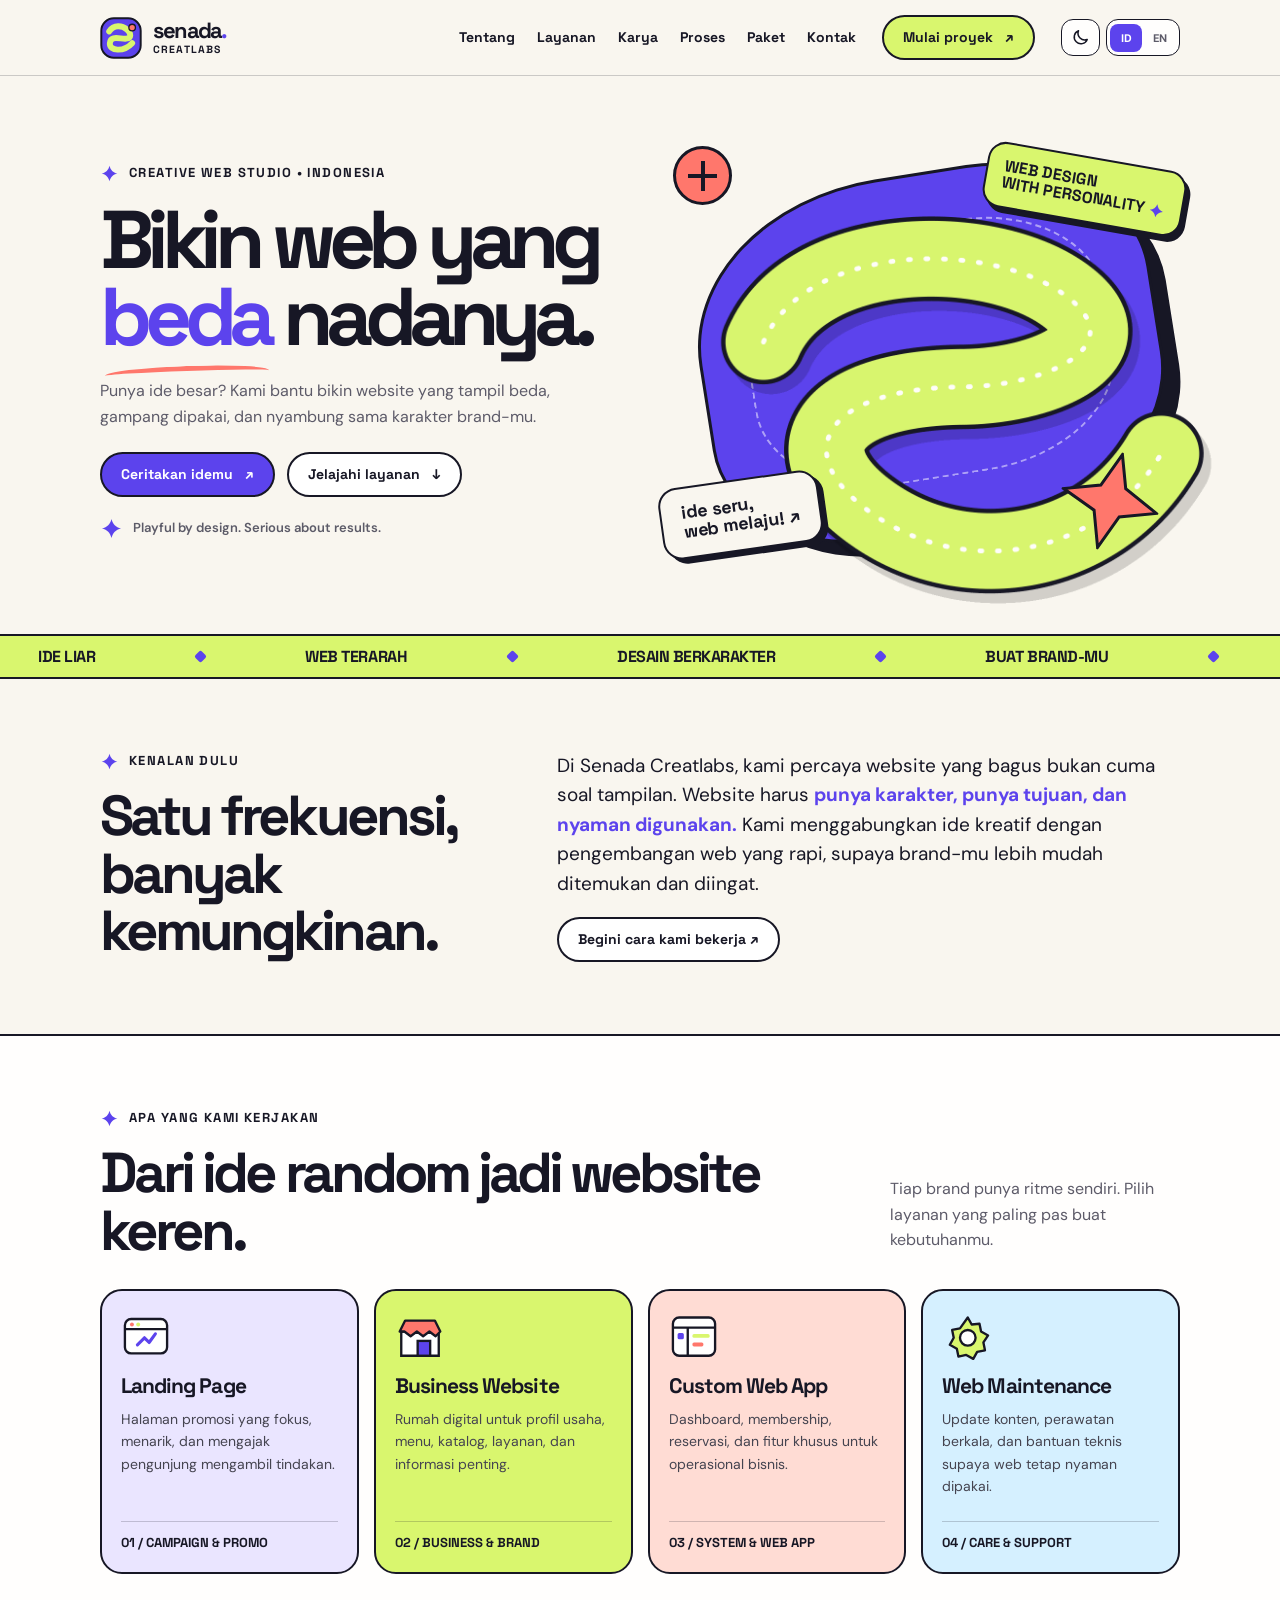
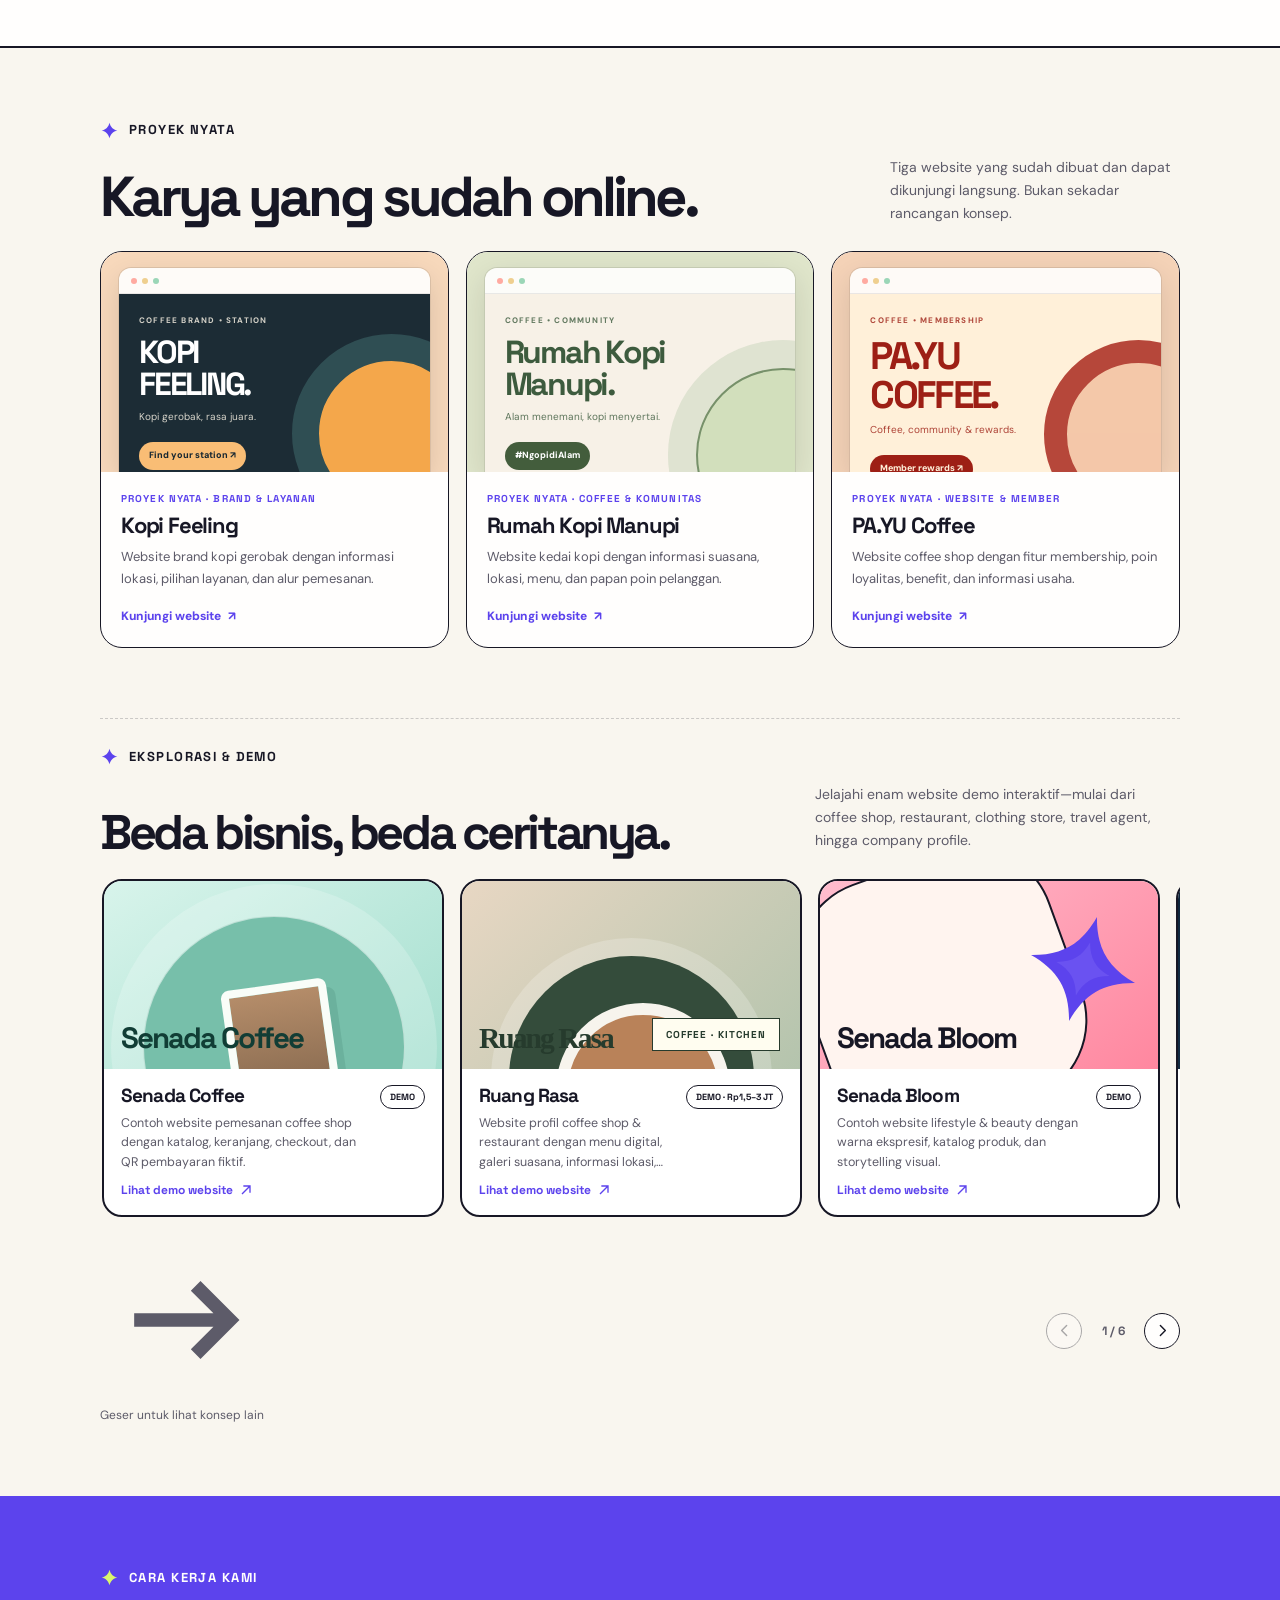
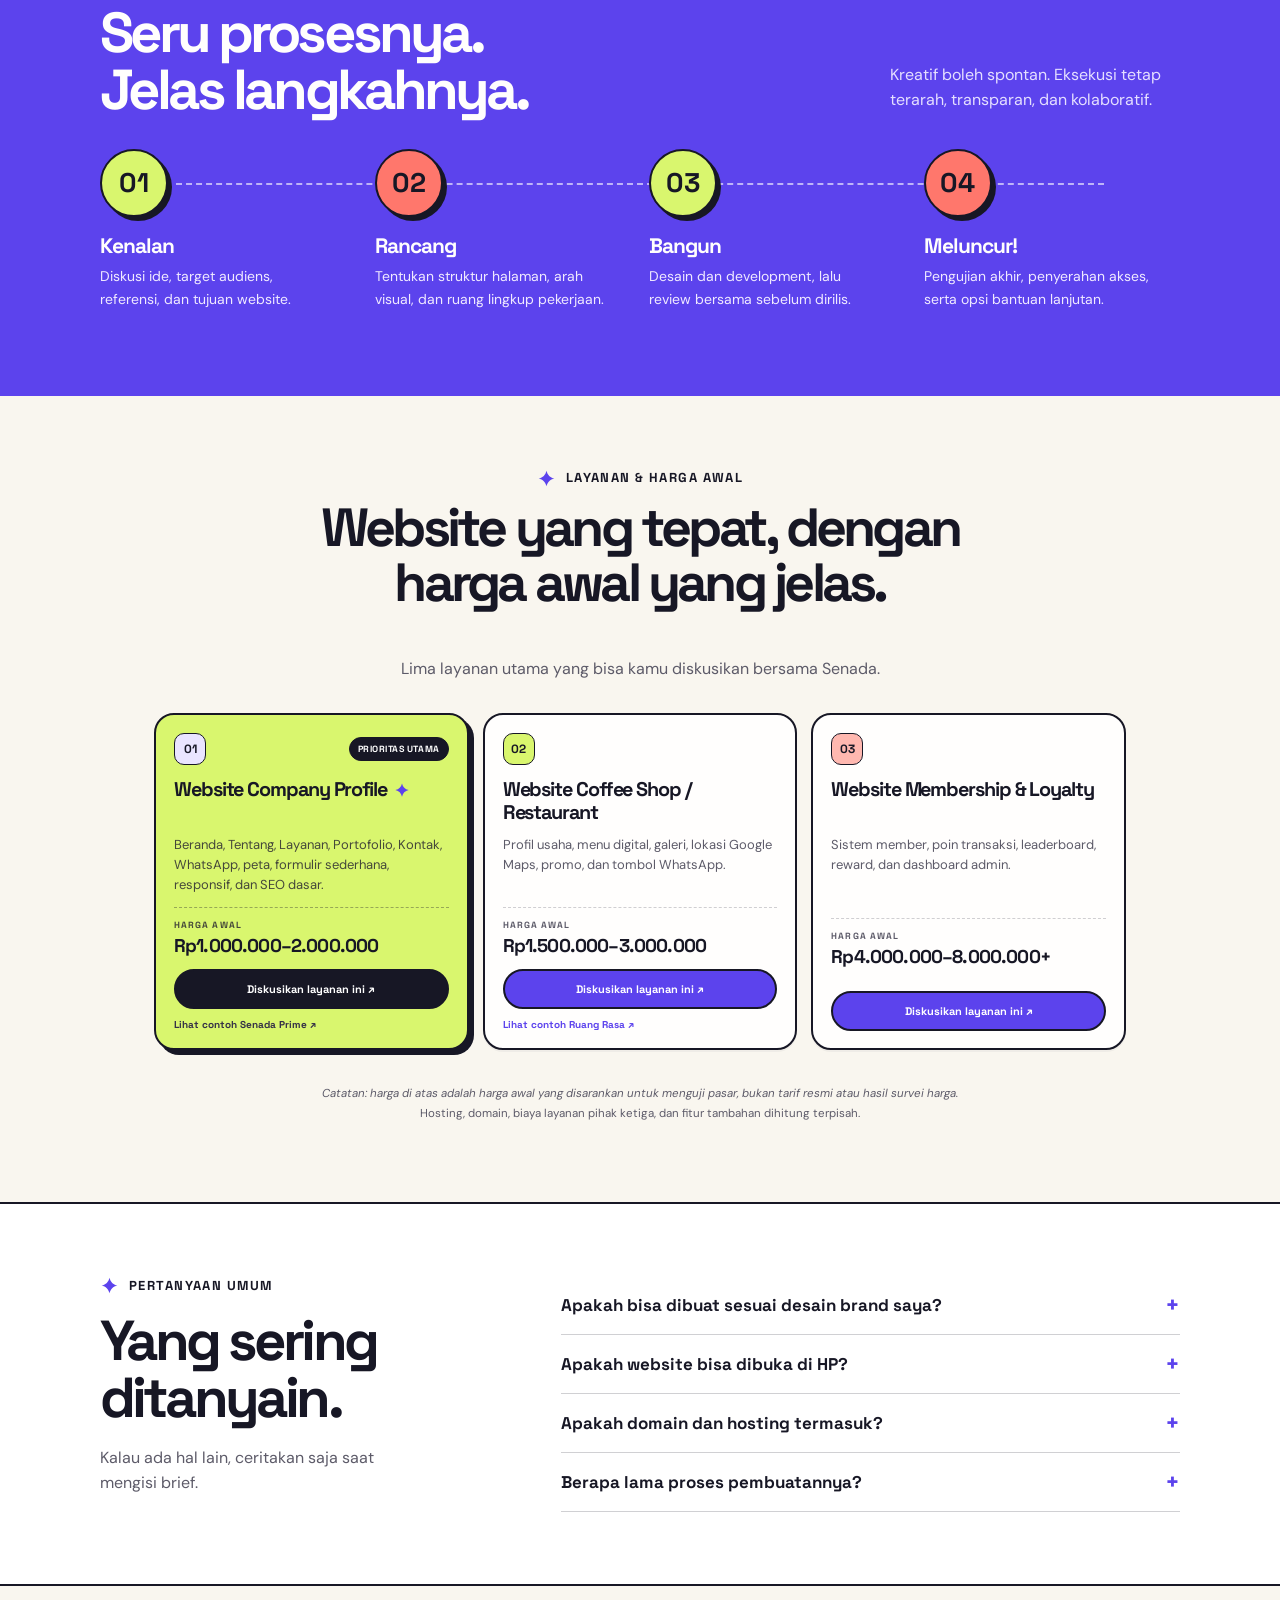
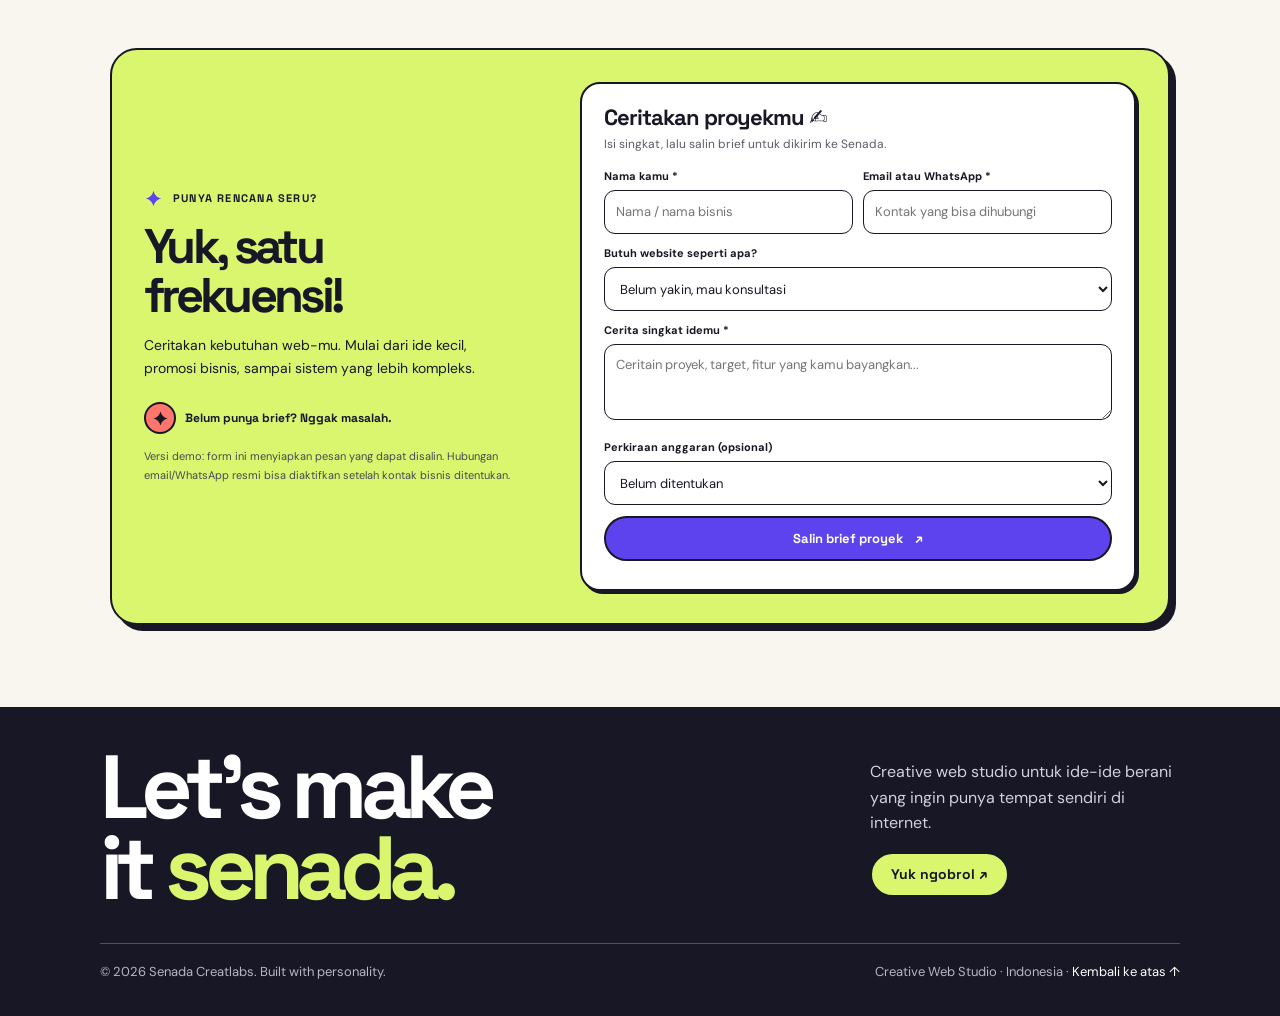
==== index.html @ 8d08e762 "Update portfolio carousel count to six demos" ====
<!doctype html>
<html lang="id">
<head>
  <meta charset="utf-8">
  <meta name="viewport" content="width=device-width, initial-scale=1">
  <meta name="theme-color" content="#f9f6ef">
  <script>try{if(localStorage.getItem('senada-theme')==='dark')document.documentElement.dataset.theme='dark'}catch(e){}</script>
  <meta name="description" content="Senada Creatlabs adalah creative web studio yang merancang website berkarakter untuk bisnis, brand, dan ide-ide baru.">
  <title>Senada Creatlabs — Bikin Web yang Beda Nadanya.</title>
  <link rel="icon" type="image/svg+xml" href="favicon.svg">
  <link rel="preconnect" href="https://fonts.googleapis.com">
  <link rel="preconnect" href="https://fonts.gstatic.com" crossorigin>
  <link href="https://fonts.googleapis.com/css2?family=DM+Sans:wght@400;500;600;700&family=Space+Grotesk:wght@400;500;600;700&display=swap" rel="stylesheet">
  <style>
    :root{--ink:#171725;--muted:#5d5b69;--paper:#f9f6ef;--white:#fffefd;--violet:#5c43ed;--lime:#d9f66e;--coral:#ff776c;--lav:#eae5ff;--line:#242334;--border:rgba(23,23,37,.2);--radius:28px;--shadow:8px 8px 0 var(--ink)}
    *{box-sizing:border-box}html{scroll-behavior:smooth;scroll-padding-top:100px}body{margin:0;overflow-x:clip;background:var(--paper);color:var(--ink);font-family:"DM Sans",system-ui,sans-serif;line-height:1.55}button,input,select,textarea{font:inherit}a{color:inherit}button{cursor:pointer}::selection{background:var(--lime);color:var(--ink)}
    .container{width:min(1180px,calc(100% - 44px));margin-inline:auto}.display,h1,h2,h3,.brand,.btn,.pill,.nav-link{font-family:"Space Grotesk",system-ui,sans-serif}h1,h2,h3,p{margin-top:0}h2{font-size:clamp(2.35rem,5vw,4.6rem);line-height:1.02;letter-spacing:-.07em}h3{line-height:1.13;letter-spacing:-.045em}p{line-height:1.7}section{padding:100px 0}.eyebrow{font-family:"Space Grotesk",sans-serif;font-size:13px;text-transform:uppercase;letter-spacing:.11em;font-weight:700;display:flex;align-items:center;gap:10px;margin-bottom:22px}.eyebrow:before{content:"";display:inline-block;width:10px;height:10px;background:var(--coral);border:2px solid var(--ink);border-radius:50%}.muted{color:var(--muted)}
    .site-header{height:87px;position:sticky;top:0;z-index:50;background:rgba(249,246,239,.92);backdrop-filter:blur(16px);border-bottom:1.5px solid var(--border)}.nav-wrap{height:100%;display:flex;align-items:center;justify-content:space-between;gap:26px}.logo{display:inline-flex;gap:11px;align-items:center;text-decoration:none;min-width:max-content}.logo-mark{width:46px;height:46px}.brand{font-weight:700;font-size:24px;letter-spacing:-.08em;line-height:.95}.brand small{display:block;font-size:10.5px;letter-spacing:.11em;font-weight:700;margin-top:4px}.menu{display:flex;gap:30px;align-items:center;margin-left:auto}.nav-link{font-size:14px;font-weight:700;text-decoration:none;transition:color .2s}.nav-link:hover{color:var(--violet)}.header-cta{white-space:nowrap}.nav-toggle{display:none;background:none;border:1.5px solid var(--ink);width:43px;height:43px;border-radius:12px;align-items:center;justify-content:center}.nav-toggle svg{width:24px}
    .btn{border:2px solid var(--ink);background:var(--ink);color:white;padding:14px 22px;display:inline-flex;gap:12px;justify-content:center;align-items:center;border-radius:100px;font-weight:700;font-size:14px;line-height:1.2;text-decoration:none;transition:transform .17s,box-shadow .17s,background .17s;white-space:nowrap}.btn:hover{transform:translate(-3px,-3px);box-shadow:4px 4px 0 var(--ink)}.btn--lime{background:var(--lime);color:var(--ink)}.btn--white{background:white;color:var(--ink)}.btn--violet{background:var(--violet)}.btn svg{width:18px;height:18px;flex:none}.btn:focus-visible,.nav-link:focus-visible,.faq-question:focus-visible,button:focus-visible,a:focus-visible{outline:3px solid var(--coral);outline-offset:4px}
    .hero{padding:85px 0 100px;overflow:hidden}.hero-grid{display:grid;grid-template-columns:1.04fr .96fr;align-items:center;gap:38px;min-height:550px}.hero-copy{position:relative;z-index:2}.hero .eyebrow{margin-bottom:24px}.hero h1{font-family:"Space Grotesk",system-ui,sans-serif;font-size:clamp(4rem,7.45vw,7.5rem);line-height:.94;letter-spacing:-.088em;margin-bottom:30px;max-width:730px}.hero h1 em{font-style:normal;color:var(--violet);position:relative}.hero h1 em:after{content:"";position:absolute;left:3%;right:0;bottom:-11px;height:9px;border-top:5px solid var(--coral);border-radius:50%;transform:rotate(-2deg)}.hero-lead{font-size:18px;max-width:515px;color:var(--muted);margin-bottom:30px}.hero-actions{display:flex;gap:12px;flex-wrap:wrap}.hero-note{margin-top:28px;display:flex;align-items:center;gap:10px;color:#5c5b68;font-size:13px;font-weight:600}.hero-note .star{font-size:23px;color:var(--violet)}
    .art{height:540px;position:relative;isolation:isolate}.art-board{background:var(--violet);width:91%;height:84%;position:absolute;top:8%;left:5%;border-radius:44% 36% 40% 32%;transform:rotate(-9deg);border:3px solid var(--ink);box-shadow:14px 16px 0 var(--ink)}.art-board:before{content:"";position:absolute;inset:14% 10%;border:2px dashed rgba(255,255,255,.5);border-radius:41% 37% 39% 37%}.art-squiggle{position:absolute;width:110%;max-width:555px;top:10%;left:0;filter:drop-shadow(7px 11px 0 rgba(0,0,0,.16));transform:rotate(-5deg)}.art-sticker{position:absolute;border:2.5px solid var(--ink);font-family:"Space Grotesk",system-ui,sans-serif;font-weight:700;line-height:1.05;z-index:2}.sticker-top{top:4%;right:-1%;font-size:19px;background:var(--lime);padding:17px 20px;border-radius:18px;transform:rotate(10deg);box-shadow:5px 5px 0 var(--ink)}.sticker-bottom{left:-3%;bottom:3%;font-size:21px;background:var(--paper);padding:20px 25px;border-radius:19px;transform:rotate(-8deg);box-shadow:5px 5px 0 var(--ink)}.star-doodle{position:absolute;right:4%;bottom:3%;width:100px;z-index:1;transform:rotate(15deg)}.dot-doodle{position:absolute;width:65px;left:-1%;top:1%}
    .ticker{border-block:2px solid var(--ink);background:var(--lime);overflow:hidden;width:100%;padding:15px 0}.ticker-track{display:flex;gap:28px;width:max-content;white-space:nowrap;animation:marquee 24s linear infinite;font:700 19px "Space Grotesk",system-ui,sans-serif}.ticker-track span:not(.sep){letter-spacing:-.03em}.sep{color:var(--violet)}@keyframes marquee{to{transform:translateX(-50%)}}
    .intro-grid{display:grid;grid-template-columns:.4fr .6fr;gap:65px}.intro-grid h2{margin-bottom:0}.intro-grid .intro-text{font-size:22px;line-height:1.65;max-width:720px}.intro-grid .intro-text strong{color:var(--violet)}
    .services{background:var(--white);border-block:2px solid var(--ink)}.section-heading{display:flex;justify-content:space-between;align-items:end;gap:30px;margin-bottom:43px}.section-heading h2{max-width:770px;margin-bottom:0}.section-heading p{max-width:290px;color:var(--muted);margin-bottom:6px}.cards{display:grid;grid-template-columns:repeat(4,minmax(0,1fr));gap:17px}.service-card{padding:26px 23px 25px;border:2px solid var(--ink);border-radius:24px;min-height:335px;display:flex;flex-direction:column;transition:transform .2s}.service-card:hover{transform:translateY(-7px)}.service-card:nth-child(1){background:var(--lav)}.service-card:nth-child(2){background:var(--lime)}.service-card:nth-child(3){background:#ffdcd4}.service-card:nth-child(4){background:#d5f0ff}.service-icon{height:72px;display:flex;align-items:start}.service-icon svg{width:59px;height:59px}.service-card h3{font-size:25px;margin:0 0 14px}.service-card p{font-size:14px;margin-bottom:18px;color:#454450}.service-card .number{margin-top:auto;font:700 13px "Space Grotesk",system-ui,sans-serif;border-top:1.5px solid var(--border);padding-top:17px}
    .work-grid{display:grid;grid-template-columns:1fr 1fr;gap:24px}.work-card{border:2px solid var(--ink);border-radius:26px;overflow:hidden;background:white}.work-art{height:330px;position:relative;overflow:hidden;display:flex;align-items:center;justify-content:center}.work-art--coffee{background:#e9b795}.work-art--coffee:before{content:"";position:absolute;width:330px;height:330px;border-radius:50%;background:#713d2c;top:70px;left:calc(50% - 165px)}.work-art--coffee:after{content:"";position:absolute;width:190px;height:190px;border:28px solid #fbe7c3;background:#a36442;border-radius:50%;top:112px;left:calc(50% - 95px);box-shadow:0 5px 0 #4b2d27}.work-art--coffee .work-overlay{position:absolute;z-index:1;color:#fff2dc;font:700 clamp(3rem,6vw,5rem) "Space Grotesk",system-ui,sans-serif;letter-spacing:-.09em;transform:rotate(-10deg);text-shadow:4px 4px 0 #713d2c}.work-art--beauty{background:#ff9a9b}.work-art--beauty:before{content:"";position:absolute;width:320px;height:420px;background:#fce8cb;border:2px solid var(--ink);border-radius:47% 47% 25% 25%;transform:rotate(-14deg);top:30px}.work-art--beauty:after{content:"◆";font-size:180px;color:var(--violet);position:absolute;transform:rotate(24deg);line-height:1}.work-art--beauty .work-overlay{z-index:1;position:absolute;font:700 66px "Space Grotesk",system-ui,sans-serif;letter-spacing:-.08em;transform:rotate(-10deg);color:var(--ink);bottom:12px;left:22px}.work-caption{display:flex;justify-content:space-between;gap:20px;align-items:start;padding:25px}.work-caption h3{font-size:24px;margin-bottom:8px}.work-caption p{color:var(--muted);font-size:14px;margin-bottom:0}.demo-tag{border:1.5px solid var(--ink);border-radius:99px;padding:6px 10px;font:700 11px "Space Grotesk",system-ui,sans-serif;white-space:nowrap}
    .process{background:var(--violet);color:var(--white);position:relative;overflow:hidden}.process .eyebrow:before{background:var(--lime);border-color:white}.process .section-heading p{color:#e5dfff}.steps{display:grid;grid-template-columns:repeat(4,1fr);gap:22px;position:relative}.steps:before{content:"";position:absolute;top:41px;left:7%;right:7%;border-top:2px dashed rgba(255,255,255,.6)}.step{position:relative;z-index:1}.step-num{width:82px;height:82px;border:2px solid var(--ink);border-radius:50%;display:flex;align-items:center;justify-content:center;font:700 32px "Space Grotesk",system-ui,sans-serif;background:var(--lime);color:var(--ink);margin-bottom:25px;box-shadow:4px 4px 0 var(--ink)}.step:nth-child(even) .step-num{background:var(--coral)}.step h3{font-size:24px;margin-bottom:12px}.step p{font-size:14px;color:#f0eaff;max-width:235px}
    .packages-head{text-align:center;max-width:760px;margin:0 auto 44px}.packages-head .eyebrow{justify-content:center}.packages{display:grid;grid-template-columns:repeat(3,1fr);gap:18px;align-items:stretch}.package{padding:30px 28px;border:2px solid var(--ink);border-radius:26px;background:white;display:flex;flex-direction:column;min-height:420px;position:relative}.package.featured{background:var(--lime);box-shadow:8px 8px 0 var(--ink);transform:translateY(-7px)}.package-type{font:700 13px "Space Grotesk",system-ui,sans-serif;letter-spacing:.12em;text-transform:uppercase;margin-bottom:18px}.package h3{font-size:33px;margin-bottom:13px}.package .desc{font-size:14px;color:#494854;margin-bottom:25px;min-height:52px}.package ul{list-style:none;padding:0;margin:0 0 30px;display:grid;gap:13px}.package li{display:flex;align-items:start;gap:11px;font-size:14px}.package li:before{content:"✓";font-weight:800;color:var(--violet)}.package .btn{margin-top:auto}.package-note{font-size:12px;color:var(--muted);margin-top:21px;text-align:center}
    .faq{background:white;border-block:2px solid var(--ink)}.faq-grid{display:grid;grid-template-columns:.8fr 1.2fr;gap:80px}.faq-grid h2{margin-bottom:18px}.faq-grid .muted{max-width:320px}.faq-item{border-bottom:1.5px solid var(--border)}.faq-question{width:100%;padding:23px 0;background:none;border:0;display:flex;justify-content:space-between;gap:25px;align-items:center;text-align:left;color:var(--ink);font:700 19px "Space Grotesk",system-ui,sans-serif}.faq-question span.icon{font-size:24px;color:var(--violet);line-height:1;transition:transform .2s}.faq-item[open] .faq-question span.icon{transform:rotate(45deg)}.faq-answer{color:var(--muted);font-size:15px;padding:0 28px 17px 0;margin:0}.faq-item summary{list-style:none;cursor:pointer}.faq-item summary::-webkit-details-marker{display:none}
    .contact{padding:90px 0 105px}.contact-panel{background:var(--lime);border:2px solid var(--ink);border-radius:35px;box-shadow:10px 10px 0 var(--ink);display:grid;grid-template-columns:.9fr 1.1fr;gap:52px;padding:55px}.contact-panel h2{font-size:clamp(2.7rem,5vw,5rem);max-width:470px;margin-bottom:23px}.contact-panel p{max-width:390px}.contact-info{display:flex;align-items:center;gap:11px;font:700 14px "Space Grotesk",system-ui,sans-serif;margin-top:35px}.contact-info .circle{width:34px;height:34px;background:var(--coral);border-radius:50%;border:2px solid var(--ink);display:grid;place-items:center}.brief-form{background:white;border:2px solid var(--ink);border-radius:24px;padding:28px;box-shadow:5px 5px 0 var(--ink)}.brief-form h3{font-size:25px;margin-bottom:5px}.brief-form>p{font-size:13px;color:var(--muted);margin-bottom:22px}.form-row{display:grid;grid-template-columns:1fr 1fr;gap:13px}.field{margin-bottom:15px}.field label{font-size:13px;font-weight:700;display:block;margin-bottom:7px}.field input,.field select,.field textarea{width:100%;border:1.5px solid var(--ink);border-radius:12px;padding:12px 13px;color:var(--ink);background:white;outline:none}.field :is(input,select,textarea):focus{box-shadow:0 0 0 3px var(--lav)}.field textarea{resize:vertical;min-height:95px}.brief-form .btn{width:100%}.form-status{font-size:13px;font-weight:600;margin-top:12px;min-height:19px;color:#244a1c}
    footer{background:var(--ink);color:white;padding:55px 0 25px}.footer-top{display:flex;justify-content:space-between;gap:50px;padding-bottom:60px}.footer-top h2{font-size:clamp(3rem,8vw,7.5rem);line-height:.9;letter-spacing:-.085em;margin:0}.footer-top h2 span{color:var(--lime)}.footer-top p{max-width:310px;margin-top:12px;color:#d3d0dd}.footer-bottom{padding-top:25px;border-top:1px solid #52525e;display:flex;justify-content:space-between;flex-wrap:wrap;gap:14px;color:#b8b6c1;font-size:13px}.footer-link{color:white;text-decoration:none}.footer-link:hover{text-decoration:underline}
    @media(max-width:1050px){.cards{grid-template-columns:repeat(2,1fr)}.service-card{min-height:290px}.hero h1{font-size:clamp(3.7rem,7vw,6.2rem)}.art{height:480px}.sticker-top{right:-3%}.packages{gap:12px}.package{padding:25px 20px}}@media(max-width:790px){section{padding:75px 0}.site-header{height:76px}.nav-toggle{display:flex}.menu{display:none;position:absolute;left:0;right:0;top:75px;padding:18px 22px 25px;flex-direction:column;align-items:stretch;background:var(--paper);border-bottom:2px solid var(--ink);gap:3px}.menu.is-open{display:flex}.menu .nav-link{padding:12px 0}.header-cta{display:none}.hero{padding:65px 0}.hero-grid{grid-template-columns:1fr;gap:0}.hero h1{max-width:630px}.hero .hero-lead{max-width:550px}.art{width:min(520px,95%);margin:40px auto 0;height:480px}.intro-grid,.faq-grid{grid-template-columns:1fr;gap:18px}.intro-grid .intro-text{font-size:19px}.steps{grid-template-columns:repeat(2,1fr);row-gap:35px}.steps:before{display:none}.packages{grid-template-columns:1fr;gap:20px}.package{min-height:0}.package .desc{min-height:0}.package.featured{transform:none;box-shadow:6px 6px 0 var(--ink)}.contact-panel{grid-template-columns:1fr;padding:40px;gap:20px}.footer-top{flex-direction:column;gap:18px}.work-art{height:275px}}@media(max-width:580px){.container{width:min(100% - 32px,1180px)}.brand{font-size:21px}.logo-mark{width:41px;height:41px}.hero{padding-top:52px}.hero h1{font-size:clamp(3.5rem,13vw,5rem);letter-spacing:-.085em}.hero-lead{font-size:16px}.hero-actions{align-items:stretch}.hero-actions .btn{flex:1}.art{height:355px;margin-top:23px}.art-board{height:81%}.sticker-top{font-size:13px;padding:12px;top:3%;right:-2%}.sticker-bottom{font-size:15px;padding:12px 15px}.star-doodle{width:70px}.ticker-track{font-size:15px}.section-heading{display:block}.section-heading p{margin-top:17px}.cards,.work-grid,.steps{grid-template-columns:1fr}.service-card{min-height:260px}.work-art{height:255px}.work-caption h3{font-size:20px}.work-caption{padding:19px}.step{display:grid;grid-template-columns:73px 1fr;column-gap:15px}.step-num{width:65px;height:65px;font-size:25px;grid-row:span 2;margin-bottom:0}.step h3{margin:2px 0 6px}.step p{margin-bottom:0}.faq-grid{gap:5px}.contact-panel{padding:22px 19px;box-shadow:6px 6px 0 var(--ink)}.brief-form{padding:20px}.form-row{grid-template-columns:1fr;gap:0}.contact-panel h2{font-size:clamp(2.65rem,12vw,4rem)}.footer-top h2{font-size:clamp(3rem,12vw,6rem)}.footer-bottom{display:block}.footer-bottom p{margin-top:0}.footer-bottom p+p{margin-top:7px}}
    @media(prefers-reduced-motion:reduce){html{scroll-behavior:auto}*,*:before,*:after{animation-duration:.01ms!important;animation-iteration-count:1!important;transition-duration:.01ms!important}}
  </style>
  <link rel="stylesheet" href="compact.css">
  <link rel="stylesheet" href="mobile-experience.css">
  <link rel="stylesheet" href="preferences.css">
  <link rel="stylesheet" href="portfolio-refresh.css?v=20261111-5">
  <!-- Hero illustration is a pre-rendered PNG; no runtime Canvas or SVG compositing. -->
  <link rel="stylesheet" href="real-projects.css?v=2">
  <link rel="stylesheet" href="demo-expansion.css?v=1">
  <link rel="stylesheet" href="demo-card-photos.css?v=1">
  <link rel="stylesheet" href="layout-refinement.css?v=1">
  <link rel="stylesheet" href="pricing-services.css?v=5">
  <script src="real-project-screenshots.js" defer></script>
  <script src="demo-card-photos.js?v=1" defer></script>
  <script src="preferences.js" defer></script>
</head>
<body data-page="senada">
  <header class="site-header">
    <div class="container nav-wrap">
      <a href="#home" class="logo" aria-label="Senada Creatlabs, beranda">
        <svg class="logo-mark" viewBox="0 0 64 64" role="img" aria-label="Logo Senada"><rect x="2" y="2" width="60" height="60" rx="19" fill="#5c43ed" stroke="#171725" stroke-width="3"/><path d="M14 22c7-11 20-9 27-3s7 13-1 14c-9 1-24-6-25 7-1 12 21 14 34 0" fill="none" stroke="#d9f66e" stroke-width="9" stroke-linecap="round"/><circle cx="49" cy="16" r="5" fill="#ff776c" stroke="#171725" stroke-width="2"/></svg>
        <span class="brand">senada<span style="color:var(--violet)">.</span><small>CREATLABS</small></span>
      </a>
      <nav id="main-menu" class="menu" aria-label="Navigasi utama">
        <a class="nav-link" href="#about">Tentang</a><a class="nav-link" href="#services">Layanan</a><a class="nav-link" href="#work">Karya</a><a class="nav-link" href="#process">Proses</a><a class="nav-link" href="#packages">Paket</a><a class="nav-link" href="#contact">Kontak</a>
      </nav>
      <a class="btn btn--lime header-cta" href="#contact">Mulai proyek <span aria-hidden="true">↗</span></a>
      <div class="preference-controls" role="group" aria-label="Tampilan dan bahasa">
        <button class="preference-theme" type="button" data-theme-toggle aria-label="Aktifkan mode gelap" title="Aktifkan mode gelap" aria-pressed="false">
          <svg class="moon-icon" viewBox="0 0 24 24" aria-hidden="true"><path d="M20.5 14.5A8.5 8.5 0 0 1 9.5 3.5a8.5 8.5 0 1 0 11 11Z"/></svg>
          <svg class="sun-icon" viewBox="0 0 24 24" aria-hidden="true"><circle cx="12" cy="12" r="4"/><path d="M12 2v2m0 16v2M4.9 4.9l1.4 1.4m11.4 11.4 1.4 1.4M2 12h2m16 0h2M4.9 19.1l1.4-1.4M17.7 6.3l1.4-1.4"/></svg>
        </button>
        <div class="preference-lang" role="group" aria-label="Bahasa">
          <button type="button" data-language="id" aria-pressed="true">ID</button>
          <button type="button" data-language="en" aria-pressed="false">EN</button>
        </div>
      </div>
      <a class="mobile-header-cta" href="#contact" aria-label="Mulai proyek dengan Senada Creatlabs">Konsultasi ↗</a>
    </div>
  </header>
  <main>
    <section class="hero" id="home">
      <div class="container hero-grid">
        <div class="hero-copy">
          <div class="eyebrow">Creative web studio • Indonesia</div>
          <h1>Bikin web yang <em>beda</em> nadanya.</h1>
          <p class="hero-lead">Punya ide besar? Kami bantu bikin website yang tampil beda, gampang dipakai, dan nyambung sama karakter brand-mu.</p>
          <div class="hero-actions"><a class="btn btn--violet" href="#contact">Ceritakan idemu <span>↗</span></a><a class="btn btn--white" href="#services">Jelajahi layanan <span>↓</span></a></div>
          <div class="hero-note"><span class="spark-icon" aria-hidden="true"></span> Playful by design. Serious about results.</div>
        </div>
        <div class="art" aria-hidden="true">
          <div class="art-board"></div>
          <img class="art-squiggle" src="hero-illustration-fixed.png?v=4" alt="" width="570" height="500" draggable="false">
          <div class="art-sticker sticker-top">WEB DESIGN<br>WITH PERSONALITY <span class="spark-icon spark-icon--sm" aria-hidden="true"></span></div>
          <div class="art-sticker sticker-bottom">ide seru,<br>web melaju! ↗</div>
          <svg class="star-doodle" viewBox="0 0 100 100"><path d="M50 2 62 34 98 50 63 63 50 98 37 63 2 50 37 37Z" fill="#ff776c" stroke="#171725" stroke-width="3"/></svg>
          <svg class="dot-doodle" viewBox="0 0 65 65"><circle cx="32.5" cy="32.5" r="28" fill="#ff776c" stroke="#171725" stroke-width="3"/><path d="M18 33h29M33 18v30" stroke="#171725" stroke-width="4"/></svg>
        </div>
      </div>
    </section>
    <div class="ticker" aria-label="Branding kreatif, website berkarakter, pengalaman digital menyenangkan">
      <div class="ticker-track" aria-hidden="true">
        <div class="ticker-run"><span>IDE LIAR</span><span class="sep spark-icon" aria-hidden="true"></span><span>WEB TERARAH</span><span class="sep spark-icon" aria-hidden="true"></span><span>DESAIN BERKARAKTER</span><span class="sep spark-icon" aria-hidden="true"></span><span>BUAT BRAND-MU</span><span class="sep spark-icon" aria-hidden="true"></span></div>
        <div class="ticker-run"><span>IDE LIAR</span><span class="sep spark-icon" aria-hidden="true"></span><span>WEB TERARAH</span><span class="sep spark-icon" aria-hidden="true"></span><span>DESAIN BERKARAKTER</span><span class="sep spark-icon" aria-hidden="true"></span><span>BUAT BRAND-MU</span><span class="sep spark-icon" aria-hidden="true"></span></div>
      </div>
    </div>
    <section id="about"><div class="container intro-grid"><div><div class="eyebrow">Kenalan dulu</div><h2>Satu frekuensi, banyak kemungkinan.</h2></div><div><p class="intro-text">Di Senada Creatlabs, kami percaya website yang bagus bukan cuma soal tampilan. Website harus <strong>punya karakter, punya tujuan, dan nyaman digunakan.</strong> Kami menggabungkan ide kreatif dengan pengembangan web yang rapi, supaya brand-mu lebih mudah ditemukan dan diingat.</p><a class="btn btn--white" href="#process">Begini cara kami bekerja ↗</a></div></div></section>
    <section class="services" id="services"><div class="container"><div class="eyebrow">Apa yang kami kerjakan</div><div class="section-heading"><h2>Dari ide random jadi website keren.</h2><p>Tiap brand punya ritme sendiri. Pilih layanan yang paling pas buat kebutuhanmu.</p></div><div class="cards">
      <article class="service-card"><div class="service-icon"><svg viewBox="0 0 64 64" fill="none"><rect x="5" y="9" width="54" height="44" rx="8" fill="#fff" stroke="#171725" stroke-width="3"/><path d="M6 22h52" stroke="#171725" stroke-width="3"/><circle cx="14" cy="16" r="2.5" fill="#ff776c"/><circle cx="22" cy="16" r="2.5" fill="#d9f66e"/><path d="m21 42 9-9 6 6 8-11" stroke="#5c43ed" stroke-width="4" stroke-linecap="round" stroke-linejoin="round"/></svg></div><h3>Landing Page</h3><p>Halaman promosi yang fokus, menarik, dan mengajak pengunjung mengambil tindakan.</p><div class="number">01 / CAMPAIGN & PROMO</div></article>
      <article class="service-card"><div class="service-icon"><svg viewBox="0 0 64 64" fill="none"><path d="M8 25h48v31H8z" fill="#fff" stroke="#171725" stroke-width="3"/><path d="m6 25 7-14h38l7 14-6 6-8-6-8 6-8-6-8 6-8-6z" fill="#ff776c" stroke="#171725" stroke-width="3" stroke-linejoin="round"/><rect x="29" y="37" width="16" height="19" fill="#5c43ed" stroke="#171725" stroke-width="3"/></svg></div><h3>Business Website</h3><p>Rumah digital untuk profil usaha, menu, katalog, layanan, dan informasi penting.</p><div class="number">02 / BUSINESS & BRAND</div></article>
      <article class="service-card"><div class="service-icon"><svg viewBox="0 0 64 64" fill="none"><rect x="5" y="7" width="54" height="49" rx="8" fill="#fff" stroke="#171725" stroke-width="3"/><path d="M5 20h54M24 20v36" stroke="#171725" stroke-width="3"/><rect x="11" y="27" width="8" height="8" rx="2" fill="#5c43ed"/><rect x="30" y="28" width="22" height="5" rx="2" fill="#d9f66e"/><rect x="30" y="39" width="14" height="5" rx="2" fill="#ff776c"/></svg></div><h3>Custom Web App</h3><p>Dashboard, membership, reservasi, dan fitur khusus untuk operasional bisnis.</p><div class="number">03 / SYSTEM & WEB APP</div></article>
      <article class="service-card"><div class="service-icon"><svg viewBox="0 0 64 64" fill="none"><path d="M33 7 38 16l10-1 2 10 9 5-6 9 2 10-10 2-5 9-9-5-10 2-2-10-9-5 5-9-2-10 10-2z" fill="#d9f66e" stroke="#171725" stroke-width="3" stroke-linejoin="round"/><circle cx="33" cy="33" r="10" fill="#fff" stroke="#171725" stroke-width="3"/></svg></div><h3>Web Maintenance</h3><p>Update konten, perawatan berkala, dan bantuan teknis supaya web tetap nyaman dipakai.</p><div class="number">04 / CARE & SUPPORT</div></article>
    </div></div></section>
    <section id="work"><div class="container">
      <div class="real-projects">
        <div class="eyebrow">Proyek Nyata</div>
        <div class="real-heading">
          <h2>Karya yang sudah online.</h2>
          <p>Tiga website yang sudah dibuat dan dapat dikunjungi langsung. Bukan sekadar rancangan konsep.</p>
        </div>
        <div class="real-project-grid" role="region" aria-label="Kumpulan tiga website proyek nyata" tabindex="0">
          <a class="real-card" href="https://www.kopifeeling.com/" target="_blank" rel="noopener noreferrer" aria-label="Kunjungi Kopi Feeling, buka situs eksternal di tab baru">
            <div class="real-preview site-feeling" aria-hidden="true"><img class="real-site-screenshot" data-screenshot-url="https://www.kopifeeling.com/" alt="" loading="lazy" decoding="async"><div class="real-browser"><div class="real-browser-head"><i></i><i></i><i></i></div><div class="real-browser-screen"><span class="preview-kicker">COFFEE BRAND • STATION</span><strong class="preview-title">KOPI<br>FEELING.</strong><span class="preview-sub">Kopi gerobak, rasa juara.</span><span class="preview-pill">Find your station ↗</span></div></div></div>
            <div class="real-card-content"><span class="real-meta">Proyek Nyata · Brand & Layanan</span><h3>Kopi Feeling</h3><p>Website brand kopi gerobak dengan informasi lokasi, pilihan layanan, dan alur pemesanan.</p><span class="real-project-link">Kunjungi website <span aria-hidden="true">↗</span></span></div>
          </a>
          <a class="real-card" href="https://kopimanupi.com/" target="_blank" rel="noopener noreferrer" aria-label="Kunjungi Rumah Kopi Manupi, buka situs eksternal di tab baru">
            <div class="real-preview site-manupi" aria-hidden="true"><img class="real-site-screenshot" data-screenshot-url="https://kopimanupi.com/" alt="" loading="lazy" decoding="async"><div class="real-browser"><div class="real-browser-head"><i></i><i></i><i></i></div><div class="real-browser-screen"><span class="preview-kicker">COFFEE • COMMUNITY</span><strong class="preview-title">Rumah Kopi<br>Manupi.</strong><span class="preview-sub">Alam menemani, kopi menyertai.</span><span class="preview-pill">#NgopidiAlam</span></div></div></div>
            <div class="real-card-content"><span class="real-meta">Proyek Nyata · Coffee & Komunitas</span><h3>Rumah Kopi Manupi</h3><p>Website kedai kopi dengan informasi suasana, lokasi, menu, dan papan poin pelanggan.</p><span class="real-project-link">Kunjungi website <span aria-hidden="true">↗</span></span></div>
          </a>
          <a class="real-card" href="https://payucoffee.com/" target="_blank" rel="noopener noreferrer" aria-label="Kunjungi PA.YU Coffee, buka situs eksternal di tab baru">
            <div class="real-preview site-payu" aria-hidden="true"><img class="real-site-screenshot" data-screenshot-url="https://payucoffee.com/" alt="" loading="lazy" decoding="async"><div class="real-browser"><div class="real-browser-head"><i></i><i></i><i></i></div><div class="real-browser-screen"><span class="preview-kicker">COFFEE • MEMBERSHIP</span><strong class="preview-title">PA.YU<br>COFFEE.</strong><span class="preview-sub">Coffee, community & rewards.</span><span class="preview-pill">Member rewards ↗</span></div></div></div>
            <div class="real-card-content"><span class="real-meta">Proyek Nyata · Website & Member</span><h3>PA.YU Coffee</h3><p>Website coffee shop dengan fitur membership, poin loyalitas, benefit, dan informasi usaha.</p><span class="real-project-link">Kunjungi website <span aria-hidden="true">↗</span></span></div>
          </a>
        </div>
        <p class="real-mobile-hint"><span aria-hidden="true">↔</span> Geser untuk melihat proyek lainnya</p>
      </div>
      <div class="demo-head">
        <div class="eyebrow">Eksplorasi & Demo</div>
        <div class="section-heading"><h2>Beda bisnis, beda ceritanya.</h2><p>Jelajahi enam website demo interaktif—mulai dari coffee shop, restaurant, clothing store, travel agent, hingga company profile.</p></div>
      </div><div class="work-grid" id="work-slider" role="region" aria-roledescription="carousel" aria-label="Geser untuk melihat enam konsep website" tabindex="0">
      <a class="work-card work-card-link" href="demos/senada-coffee.html"><div class="work-art work-art--coffee" aria-hidden="true"><span class="work-overlay">Senada Coffee</span></div><div class="work-caption"><div><h3>Senada Coffee</h3><p>Contoh website pemesanan coffee shop dengan katalog, keranjang, checkout, dan QR pembayaran fiktif.</p><span class="work-cta">Lihat demo website <svg viewBox="0 0 24 24" aria-hidden="true" fill="none" stroke="currentColor" stroke-width="2"><path d="M6 18 18 6M8 6h10v10"/></svg></span></div><span class="demo-tag">DEMO</span></div></a>
      <a class="work-card work-card-link" href="demos/senada-table.html" aria-label="Buka demo Ruang Rasa — coffee shop dan restaurant Rp1,5–3 juta"><div class="work-art work-art--restaurant" aria-hidden="true"><span class="work-overlay">Ruang Rasa</span><span class="restaurant-caption">COFFEE · KITCHEN</span></div><div class="work-caption"><div><h3>Ruang Rasa</h3><p>Website profil coffee shop &amp; restaurant dengan menu digital, galeri suasana, informasi lokasi, jam operasional, dan tombol kontak.</p><span class="work-cta">Lihat demo website <svg viewBox="0 0 24 24" aria-hidden="true" fill="none" stroke="currentColor" stroke-width="2"><path d="M6 18 18 6M8 6h10v10"/></svg></span></div><span class="demo-tag">DEMO · Rp1,5–3 JT</span></div></a>
      <a class="work-card work-card-link" href="demos/senada-bloom.html"><div class="work-art work-art--lifestyle" aria-hidden="true"><span class="work-overlay">Senada Bloom</span></div><div class="work-caption"><div><h3>Senada Bloom</h3><p>Contoh website lifestyle &amp; beauty dengan warna ekspresif, katalog produk, dan storytelling visual.</p><span class="work-cta">Lihat demo website <svg viewBox="0 0 24 24" aria-hidden="true" fill="none" stroke="currentColor" stroke-width="2"><path d="M6 18 18 6M8 6h10v10"/></svg></span></div><span class="demo-tag">DEMO</span></div></a>
      <a class="work-card work-card-link" href="demos/senada-prime.html" aria-label="Buka demo Senada Prime — company profile Rp1–2 juta"><div class="work-art work-art--company" aria-hidden="true"><span class="work-overlay">Senada Prime</span><span class="tower tower--one"></span><span class="tower tower--two"></span><span class="tower tower--three"></span></div><div class="work-caption"><div><h3>Senada Prime</h3><p>Company profile profesional: Beranda, Tentang, Layanan, Portofolio, Kontak, WhatsApp, peta, formulir sederhana, desain responsif, dan SEO dasar.</p><span class="work-cta">Lihat demo website <svg viewBox="0 0 24 24" aria-hidden="true" fill="none" stroke="currentColor" stroke-width="2"><path d="M6 18 18 6M8 6h10v10"/></svg></span></div><span class="demo-tag">DEMO · Rp1–2 JT</span></div></a>

      <a class="work-card work-card-link" href="demos/senada-supply.html"><div class="work-art work-art--supply" aria-hidden="true"><span class="work-overlay">Senada Supply</span><svg class="preview-garment" viewBox="0 0 180 190" fill="none"><path d="M47 29 70 18l20 9 20-9 23 11 28 32-24 25-17-17-4 98H64L60 69 43 86 19 61Z" fill="#5f7560" stroke="#273a2c" stroke-width="5" stroke-linejoin="round"/><path d="M71 19q18 30 38 0" stroke="#d7e6ce" stroke-width="4"/><path d="M68 147h47" stroke="#afc3a8" stroke-width="3"/><text x="91" y="107" text-anchor="middle" fill="#e5f0db" font-family="sans-serif" font-size="13" font-weight="bold">S/S</text></svg></div><div class="work-caption"><div><h3>Senada Supply</h3><p>Demo toko clothing dengan katalog, pilihan ukuran dan warna, wishlist, keranjang, serta checkout simulasi.</p><span class="work-cta">Lihat demo website <svg viewBox="0 0 24 24" aria-hidden="true" fill="none" stroke="currentColor" stroke-width="2"><path d="M6 18 18 6M8 6h10v10"/></svg></span></div><span class="demo-tag">DEMO</span></div></a>
      <a class="work-card work-card-link" href="demos/senada-journey.html"><div class="work-art work-art--journey" aria-hidden="true"><span class="work-overlay">Senada Journey</span><span class="preview-wave"></span></div><div class="work-caption"><div><h3>Senada Journey</h3><p>Demo travel agent dengan pencarian destinasi, itinerary perjalanan, estimasi biaya, dan booking simulasi.</p><span class="work-cta">Lihat demo website <svg viewBox="0 0 24 24" aria-hidden="true" fill="none" stroke="currentColor" stroke-width="2"><path d="M6 18 18 6M8 6h10v10"/></svg></span></div><span class="demo-tag">DEMO</span></div></a>
    </div><div class="slider-controls" data-slider-target="work-slider"><span class="swipe-hint"><svg viewBox="0 0 24 24" fill="none" stroke="currentColor" stroke-width="2" aria-hidden="true"><path d="M5 12h14m-5-5 5 5-5 5"/></svg>Geser untuk lihat konsep lain</span><div class="slider-actions"><button class="slide-arrow" type="button" data-direction="-1" aria-label="konsep sebelumnya"><svg viewBox="0 0 24 24"><path d="m15 5-7 7 7 7"/></svg></button><span class="slide-count" aria-live="polite">1 / 6</span><button class="slide-arrow" type="button" data-direction="1" aria-label="konsep berikutnya"><svg viewBox="0 0 24 24"><path d="m9 5 7 7-7 7"/></svg></button></div></div></div></section>
    <section class="process" id="process"><div class="container"><div class="eyebrow">Cara kerja kami</div><div class="section-heading"><h2>Seru prosesnya.<br>Jelas langkahnya.</h2><p>Kreatif boleh spontan. Eksekusi tetap terarah, transparan, dan kolaboratif.</p></div><div class="steps">
      <div class="step"><div class="step-num">01</div><h3>Kenalan</h3><p>Diskusi ide, target audiens, referensi, dan tujuan website.</p></div><div class="step"><div class="step-num">02</div><h3>Rancang</h3><p>Tentukan struktur halaman, arah visual, dan ruang lingkup pekerjaan.</p></div><div class="step"><div class="step-num">03</div><h3>Bangun</h3><p>Desain dan development, lalu review bersama sebelum dirilis.</p></div><div class="step"><div class="step-num">04</div><h3>Meluncur!</h3><p>Pengujian akhir, penyerahan akses, serta opsi bantuan lanjutan.</p></div>
    </div></div></section>
    <section id="packages"><div class="container"><div class="packages-head"><div class="eyebrow">Layanan & harga awal</div><h2>Website yang tepat, dengan harga awal yang jelas.</h2><p class="muted">Lima layanan utama yang bisa kamu diskusikan bersama Senada.</p></div><div class="packages service-price-grid" id="package-slider" role="region" aria-roledescription="carousel" aria-label="Paket layanan website" tabindex="0">
      <article class="package service-price-card is-priority"><div class="service-price-top"><span class="service-index">01</span><span class="service-priority">Prioritas utama</span></div><h3>Website Company Profile <span class="spark-icon spark-icon--sm" aria-hidden="true"></span></h3><p class="desc">Beranda, Tentang, Layanan, Portofolio, Kontak, WhatsApp, peta, formulir sederhana, responsif, dan SEO dasar.</p><div class="service-price-bottom"><span class="service-price-label">Harga awal</span><strong class="service-price-value">Rp1.000.000–2.000.000</strong></div><a class="btn" href="#contact" data-package="Website Company Profile" data-price="Rp1.000.000–2.000.000">Diskusikan layanan ini ↗</a><a class="package-example-link" href="demos/senada-prime.html">Lihat contoh Senada Prime ↗</a></article>
      <article class="package service-price-card"><div class="service-price-top"><span class="service-index">02</span></div><h3>Website Coffee Shop / Restaurant</h3><p class="desc">Profil usaha, menu digital, galeri, lokasi Google Maps, promo, dan tombol WhatsApp.</p><div class="service-price-bottom"><span class="service-price-label">Harga awal</span><strong class="service-price-value">Rp1.500.000–3.000.000</strong></div><a class="btn" href="#contact" data-package="Website Coffee Shop / Restaurant" data-price="Rp1.500.000–3.000.000">Diskusikan layanan ini ↗</a><a class="package-example-link" href="demos/senada-table.html">Lihat contoh Ruang Rasa ↗</a></article>
      <article class="package service-price-card"><div class="service-price-top"><span class="service-index">03</span></div><h3>Website Membership & Loyalty</h3><p class="desc">Sistem member, poin transaksi, leaderboard, reward, dan dashboard admin.</p><div class="service-price-bottom"><span class="service-price-label">Harga awal</span><strong class="service-price-value">Rp4.000.000–8.000.000+</strong></div><a class="btn" href="#contact" data-package="Website Membership & Loyalty" data-price="Rp4.000.000–8.000.000+">Diskusikan layanan ini ↗</a></article>
      <article class="package service-price-card"><div class="service-price-top"><span class="service-index">04</span></div><h3>Website Toko Online</h3><p class="desc">Katalog produk, keranjang, checkout, dan integrasi pembayaran sesuai kebutuhan.</p><div class="service-price-bottom"><span class="service-price-label">Harga awal</span><strong class="service-price-value">Rp2.500.000–5.000.000</strong></div><a class="btn" href="#contact" data-package="Website Toko Online" data-price="Rp2.500.000–5.000.000">Diskusikan layanan ini ↗</a></article>
      <article class="package service-price-card"><div class="service-price-top"><span class="service-index">05</span></div><h3>Website Travel & Booking</h3><p class="desc">Paket perjalanan, destinasi wisata, formulir reservasi, dan WhatsApp.</p><div class="service-price-bottom"><span class="service-price-label">Harga awal</span><strong class="service-price-value">Rp2.000.000–4.000.000</strong></div><a class="btn" href="#contact" data-package="Website Travel & Booking" data-price="Rp2.000.000–4.000.000">Diskusikan layanan ini ↗</a></article>
    </div><div class="slider-controls" data-slider-target="package-slider"><span class="swipe-hint"><svg viewBox="0 0 24 24" fill="none" stroke="currentColor" stroke-width="2" aria-hidden="true"><path d="M5 12h14m-5-5 5 5-5 5"/></svg>Geser untuk melihat semua layanan</span><div class="slider-actions"><button class="slide-arrow" type="button" data-direction="-1" aria-label="layanan sebelumnya"><svg viewBox="0 0 24 24"><path d="m15 5-7 7 7 7"/></svg></button><span class="slide-count" aria-live="polite">1 / 5</span><button class="slide-arrow" type="button" data-direction="1" aria-label="layanan berikutnya"><svg viewBox="0 0 24 24"><path d="m9 5 7 7-7 7"/></svg></button></div></div><p class="package-note"><em>Catatan: harga di atas adalah harga awal yang disarankan untuk menguji pasar, bukan tarif resmi atau hasil survei harga.</em><br>Hosting, domain, biaya layanan pihak ketiga, dan fitur tambahan dihitung terpisah.</p></div></section>
    <section class="faq" id="faq"><div class="container faq-grid"><div><div class="eyebrow">Pertanyaan umum</div><h2>Yang sering ditanyain.</h2><p class="muted">Kalau ada hal lain, ceritakan saja saat mengisi brief.</p></div><div>
      <details class="faq-item"><summary class="faq-question">Apakah bisa dibuat sesuai desain brand saya? <span class="icon">+</span></summary><p class="faq-answer">Bisa. Warna, tipografi, tampilan, dan fitur akan disesuaikan dengan identitas brand dan kebutuhan yang disepakati.</p></details>
      <details class="faq-item"><summary class="faq-question">Apakah website bisa dibuka di HP? <span class="icon">+</span></summary><p class="faq-answer">Ya, desain responsif menjadi bagian dari pendekatan kami. Setiap proyek tetap melewati pengecekan tampilan di berbagai ukuran layar.</p></details>
      <details class="faq-item"><summary class="faq-question">Apakah domain dan hosting termasuk? <span class="icon">+</span></summary><p class="faq-answer">Bisa dibantu pengadaannya, tetapi biaya dan kepemilikan domain/hosting akan dijelaskan terpisah dalam proposal agar transparan.</p></details>
      <details class="faq-item"><summary class="faq-question">Berapa lama proses pembuatannya? <span class="icon">+</span></summary><p class="faq-answer">Tergantung kompleksitas dan kesiapan materi. Estimasi timeline akan diberikan setelah kebutuhan dan ruang lingkup proyek jelas.</p></details>
    </div></div></section>
    <section class="contact" id="contact"><div class="container"><div class="contact-panel"><div><div class="eyebrow">Punya rencana seru?</div><h2>Yuk, satu frekuensi!</h2><p>Ceritakan kebutuhan web-mu. Mulai dari ide kecil, promosi bisnis, sampai sistem yang lebih kompleks.</p><div class="contact-info"><span class="circle spark-circle"><span class="spark-icon" aria-hidden="true"></span></span><span>Belum punya brief? Nggak masalah.</span></div><p class="contact-demo-note">Versi demo: form ini menyiapkan pesan yang dapat disalin. Hubungan email/WhatsApp resmi bisa diaktifkan setelah kontak bisnis ditentukan.</p></div>
      <form class="brief-form" id="brief-form"><h3>Ceritakan proyekmu ✍</h3><p>Isi singkat, lalu salin brief untuk dikirim ke Senada.</p><div class="form-row"><div class="field"><label for="name">Nama kamu *</label><input id="name" name="name" placeholder="Nama / nama bisnis" autocomplete="name" required maxlength="120"></div><div class="field"><label for="contact-info">Email atau WhatsApp *</label><input id="contact-info" name="contact" placeholder="Kontak yang bisa dihubungi" required maxlength="150"></div></div><div class="field"><label for="type">Butuh website seperti apa?</label><select id="type" name="type"><option>Belum yakin, mau konsultasi</option><option>Website Company Profile</option><option>Website Coffee Shop / Restaurant</option><option>Website Membership & Loyalty</option><option>Website Toko Online</option><option>Website Travel & Booking</option></select></div><div class="field"><label for="detail">Cerita singkat idemu *</label><textarea id="detail" name="detail" placeholder="Ceritain proyek, target, fitur yang kamu bayangkan..." required maxlength="1500"></textarea></div><div class="field"><label for="budget">Perkiraan anggaran (opsional)</label><select id="budget" name="budget"><option value="Belum ditentukan">Belum ditentukan</option><option value="Rp1–2 juta">Rp1–2 juta</option><option value="Rp2–4 juta">Rp2–4 juta</option><option value="Rp4–8 juta">Rp4–8 juta</option><option value="Di atas Rp8 juta">Di atas Rp8 juta</option></select></div><button class="btn btn--violet" type="submit">Salin brief proyek <span aria-hidden="true">↗</span></button><div id="form-status" class="form-status" role="status" aria-live="polite"></div></form>
    </div></div></section>
  </main>
  <footer><div class="container"><div class="footer-top"><h2>Let's make<br>it <span>senada.</span></h2><div><p>Creative web studio untuk ide-ide berani yang ingin punya tempat sendiri di internet.</p><a class="btn btn--lime" href="#contact">Yuk ngobrol ↗</a></div></div><div class="footer-bottom"><p>© <span id="year">2026</span> Senada Creatlabs. Built with personality.</p><p>Creative Web Studio · Indonesia · <a class="footer-link" href="#home">Kembali ke atas ↑</a></p></div></div></footer>
  <nav class="mobile-dock" aria-label="Navigasi cepat Senada pada layar mobile">
    <a class="dock-link active" href="#home" aria-label="Beranda" aria-current="location"><svg viewBox="0 0 24 24" aria-hidden="true"><path d="m3 10 9-7 9 7v10a1 1 0 0 1-1 1h-5v-7H9v7H4a1 1 0 0 1-1-1z"/></svg><span>Beranda</span></a>
    <a class="dock-link" href="#services" aria-label="Layanan"><svg viewBox="0 0 24 24" aria-hidden="true"><rect x="3" y="4" width="18" height="16" rx="3"/><path d="M3 9h18M8 15h4"/></svg><span>Layanan</span></a>
    <a class="dock-link" href="#work" aria-label="Karya"><svg viewBox="0 0 24 24" aria-hidden="true"><rect x="3" y="3" width="18" height="18" rx="3"/><circle cx="8" cy="9" r="1.5"/><path d="m3 17 6-5 4 3 4-6 4 5"/></svg><span>Karya</span></a>
    <a class="dock-link" href="#packages" aria-label="Paket"><svg viewBox="0 0 24 24" aria-hidden="true"><path d="M3 8.5 12 3l9 5.5v9L12 23l-9-5.5z"/><path d="M3 8.5 12 14l9-5.5M12 14v9"/></svg><span>Paket</span></a>
    <a class="dock-link" href="#contact" aria-label="Kontak"><svg viewBox="0 0 24 24" aria-hidden="true"><path d="M20 11.5a8.5 8.5 0 0 1-8.5 8.5 9.5 9.5 0 0 1-4-.9L3 21l1.9-4.5a9 9 0 0 1-.9-4A8.5 8.5 0 0 1 12.5 4 8.5 8.5 0 0 1 20 11.5z"/><path d="M8 12h9"/></svg><span>Kontak</span></a>
  </nav>
  <script>
    (() => {
      // Scroll-aware floating navigation, as on the PA.YU mobile website.
      const dockLinks=[...document.querySelectorAll('.mobile-dock .dock-link')];
      const syncDock=()=>{
        const position=window.scrollY+Math.min(230,window.innerHeight*.38);
        let active='home';
        for(const link of dockLinks){
          const target=document.querySelector(link.getAttribute('href'));
          if(target && target.offsetTop<=position)active=target.id;
        }
        if(window.innerHeight+window.scrollY>=document.documentElement.scrollHeight-75)active='contact';
        for(const link of dockLinks){
          const on=link.getAttribute('href')==='#'+active;
          link.classList.toggle('active',on);
          if(on)link.setAttribute('aria-current','location');else link.removeAttribute('aria-current');
        }
      };
      window.addEventListener('scroll',syncDock,{passive:true});
      window.addEventListener('resize',syncDock);
      syncDock();

      // Both carousels support touch swipes, button controls and keyboard arrows.
      document.querySelectorAll('[data-slider-target]').forEach(controls=>{
        const track=document.getElementById(controls.dataset.sliderTarget);
        if(!track)return;
        const cards=[...track.children];
        const previous=controls.querySelector('[data-direction="-1"]');
        const next=controls.querySelector('[data-direction="1"]');
        const counter=controls.querySelector('.slide-count');
        const getIndex=()=>{
          if(!cards.length)return 0;
          const origin=cards[0].offsetLeft;
          let winner=0,dist=Infinity;
          cards.forEach((card,i)=>{const d=Math.abs(track.scrollLeft-(card.offsetLeft-origin));if(d<dist){dist=d;winner=i;}});
          return winner;
        };
        const update=()=>{
          const index=getIndex();
          counter.textContent=(index+1)+' / '+cards.length;
          const maxScroll=Math.max(0,track.scrollWidth-track.clientWidth);
          previous.disabled=track.scrollLeft<=2;
          next.disabled=track.scrollLeft>=maxScroll-2;
        };
        const move=direction=>{
          const index=Math.max(0,Math.min(cards.length-1,getIndex()+direction));
          const maxScroll=Math.max(0,track.scrollWidth-track.clientWidth);
          const target=Math.max(0,Math.min(maxScroll,cards[index].offsetLeft-cards[0].offsetLeft));
          track.scrollTo({left:target,behavior:window.matchMedia('(prefers-reduced-motion: reduce)').matches?'auto':'smooth'});
        };
        previous.addEventListener('click',()=>move(-1));
        next.addEventListener('click',()=>move(1));
        track.addEventListener('scroll',update,{passive:true});
        track.addEventListener('keydown',event=>{
          if(event.key==='ArrowRight'||event.key==='ArrowLeft'){event.preventDefault();move(event.key==='ArrowRight'?1:-1);}
        });
        window.addEventListener('resize',update);
        update();
      });
      document.querySelectorAll('[data-package]').forEach(link=>link.addEventListener('click',()=>{
        const type=document.getElementById('type');
        const selected=link.dataset.package;
        if([...type.options].some(option=>option.value===selected))type.value=selected;
        const details=document.getElementById('detail');
        if(!details.value.trim()){
          const english=window.SenadaPrefs?.language()==='en';
          const label=window.SenadaPrefs?.t(selected)??selected;
          const price=link.dataset.price||'';
          details.value=english
            ?'I am interested in '+label+'. The displayed starting price is '+price+'. I would like to discuss the scope and final quotation.'
            :'Saya tertarik dengan '+selected+'. Harga awal yang ditampilkan: '+price+'. Saya ingin mendiskusikan ruang lingkup dan penawaran final.';
        }
      }));
      document.getElementById('year').textContent=new Date().getFullYear();
      document.getElementById('brief-form').addEventListener('submit',async e=>{
        e.preventDefault();const f=e.currentTarget; if(!f.reportValidity())return;
        const d=new FormData(f);
        const english=window.SenadaPrefs?.language()==='en';
        const translated=value=>window.SenadaPrefs?.t(String(value))??String(value);
        const message=english?[
          'Hello Senada Creatlabs! 👋','I would like to discuss a website project.','',
          `Name: ${d.get('name')}`,`Contact: ${d.get('contact')}`,
          `Website type: ${translated(d.get('type'))}`,`Budget: ${translated(d.get('budget'))}`,
          '',`Project details:\n${d.get('detail')}`
        ].join('\n'):[
          'Halo Senada Creatlabs! 👋','Saya ingin diskusi proyek website.','',
          `Nama: ${d.get('name')}`,`Kontak: ${d.get('contact')}`,
          `Jenis: ${d.get('type')}`,`Anggaran: ${d.get('budget')}`,
          '',`Kebutuhan:\n${d.get('detail')}`
        ].join('\n');
        const status=document.getElementById('form-status');
        const copied=english?'✓ Brief copied! Paste it into Senada’s WhatsApp or email once the official contact is available.':'✓ Brief tersalin! Tempelkan ke WhatsApp/email Senada setelah kontak resminya tersedia.';
        const manual=english?'Copying was blocked by the browser. Please select and copy the form content manually.':'Penyalinan diblokir browser. Pilih dan salin isi form secara manual.';
        try{if(navigator.clipboard?.writeText){await navigator.clipboard.writeText(message)}else{throw Error('clipboard unavailable')}status.textContent=copied;}
        catch(err){const t=document.createElement('textarea');t.value=message;t.style.position='fixed';t.style.left='-9999px';document.body.appendChild(t);t.select();const ok=document.execCommand('copy');t.remove();status.textContent=ok?copied:manual;}
      });
    })();
  </script>
</body>
</html>
---- compact.css ----
/*
 * Senada Creatlabs — compact layout refinement
 * Reduce oversized spacing and card heights while preserving the playful identity.
 * Loaded after the base styles in index.html.
 */

/* Shared rhythm and readable content width */
.container { width: min(1080px, calc(100% - 44px)); }
section { padding: 72px 0; }
h2 { font-size: clamp(2.1rem, 4.4vw, 3.8rem); }
p { line-height: 1.6; }
.eyebrow { margin-bottom: 16px; }
.section-heading { gap: 24px; margin-bottom: 30px; }
.section-heading h2 { max-width: 670px; }
.btn { padding: 12px 19px; }

/* Header and first-screen impression */
.site-header { height: 76px; }
.menu { gap: 22px; }
.logo-mark { width: 42px; height: 42px; }
.brand { font-size: 22px; }
.hero { padding: 58px 0 65px; }
.hero-grid { min-height: 435px; gap: 28px; }
.hero .eyebrow { margin-bottom: 18px; }
.hero h1 { font-size: clamp(3.3rem, 6.4vw, 5.8rem); margin-bottom: 23px; }
.hero-lead { font-size: 16px; margin-bottom: 23px; }
.hero-note { margin-top: 20px; }
.art { height: 425px; }
.sticker-top { font-size: 16px; padding: 14px 16px; }
.sticker-bottom { font-size: 18px; padding: 15px 20px; }
.ticker { padding: 10px 0; }
.ticker-track { font-size: 16px; }

/* About, services and project concepts */
.intro-grid { gap: 42px; }
.intro-grid .intro-text { font-size: 19px; line-height: 1.55; }
.cards { gap: 15px; }
.service-card { min-height: 285px; padding: 21px 19px; border-radius: 22px; }
.service-icon { height: 62px; }
.service-icon svg { width: 50px; height: 50px; }
.service-card h3 { font-size: 21px; margin-bottom: 10px; }
.service-card p { margin-bottom: 12px; }
.service-card .number { padding-top: 12px; }
.work-grid { gap: 18px; }
.work-art { height: 250px; }
.work-caption { padding: 19px 20px; }
.work-caption h3 { font-size: 21px; margin-bottom: 5px; }

/* Process and packages */
.steps { gap: 18px; }
.steps:before { top: 34px; }
.step-num { width: 68px; height: 68px; font-size: 27px; margin-bottom: 17px; }
.step h3 { font-size: 21px; margin-bottom: 8px; }
.packages-head { margin-bottom: 30px; }
.packages { gap: 16px; }
.package { padding: 24px 22px; min-height: 365px; }
.package-type { margin-bottom: 12px; }
.package h3 { font-size: 28px; margin-bottom: 10px; }
.package .desc { margin-bottom: 16px; min-height: 44px; }
.package ul { gap: 10px; margin-bottom: 22px; }
.package-note { margin-top: 16px; }

/* FAQ, consultation and footer */
.faq-grid { gap: 48px; }
.faq-question { font-size: 17px; padding: 17px 0; }
.faq-answer { padding-bottom: 13px; }
.contact { padding: 65px 0 76px; }
.contact-panel { gap: 34px; padding: 36px; border-radius: 28px; }
.contact-panel h2 { font-size: clamp(2.4rem, 4.5vw, 4rem); margin-bottom: 16px; }
.contact-info { margin-top: 23px; }
.brief-form { padding: 23px; }
.brief-form > p { margin-bottom: 17px; }
.field { margin-bottom: 12px; }
.field textarea { min-height: 82px; }
footer { padding: 40px 0 20px; }
.footer-top { padding-bottom: 35px; gap: 32px; }
.footer-top h2 { font-size: clamp(2.75rem, 7vw, 6rem); }
.footer-bottom { padding-top: 18px; }

@media (max-width: 1050px) {
  .hero h1 { font-size: clamp(3.1rem, 6.4vw, 5.3rem); }
  .art { height: 395px; }
  .service-card { min-height: 260px; }
}

@media (max-width: 790px) {
  section { padding: 58px 0; }
  .site-header { height: 70px; }
  .menu { top: 69px; }
  .hero { padding: 47px 0 54px; }
  .hero-grid { min-height: 0; gap: 0; }
  .hero h1 { font-size: clamp(3rem, 8vw, 4.8rem); }
  .art { height: 355px; margin-top: 28px; }
  .intro-grid, .faq-grid { gap: 16px; }
  .intro-grid .intro-text { font-size: 18px; }
  .steps { row-gap: 26px; }
  .packages { gap: 15px; }
  .package { min-height: 0; }
  .work-art { height: 230px; }
  .contact-panel { padding: 30px; gap: 18px; }
  .footer-top { gap: 15px; }
}

@media (max-width: 580px) {
  .container { width: calc(100% - 36px); }
  section { padding: 49px 0; }
  .hero { padding: 42px 0 46px; }
  .hero h1 { font-size: clamp(2.85rem, 11.5vw, 4.2rem); line-height: .97; }
  .hero-lead { font-size: 15.5px; }
  .hero-note { margin-top: 16px; }
  .art { width: min(420px, 94%); height: 305px; margin-top: 18px; }
  .sticker-top { font-size: 12px; padding: 10px; }
  .sticker-bottom { font-size: 14px; padding: 11px 13px; }
  .section-heading { margin-bottom: 24px; }
  .section-heading p { margin-top: 11px; }
  .cards, .work-grid { gap: 13px; }
  .service-card { min-height: 0; padding: 20px; }
  .service-icon { height: 55px; }
  .work-art { height: 215px; }
  .work-caption { padding: 17px; }
  .steps { row-gap: 20px; }
  .step p { max-width: none; }
  .package { padding: 22px 20px; }
  .faq-question { font-size: 16px; padding: 15px 0; }
  .contact { padding: 52px 0 60px; }
  .contact-panel { padding: 21px 17px; }
  .contact-panel h2 { font-size: clamp(2.35rem, 11vw, 3.6rem); }
  .brief-form { padding: 19px; }
  footer { padding-top: 34px; }
  .footer-top { padding-bottom: 27px; }
  .footer-top h2 { font-size: clamp(2.85rem, 12vw, 5rem); }
}
---- mobile-experience.css ----
/* Senada Creatlabs — mobile navigation and swipeable showcases.
   The desktop navigation and card grids are intentionally preserved. */
.work-card-link { display:block; color:inherit; text-decoration:none; transition:transform .2s, box-shadow .2s; }
.work-card-link:hover { transform:translateY(-5px); box-shadow:5px 7px 0 var(--ink); }
.work-card-link:focus-visible { outline:3px solid var(--violet); outline-offset:4px; }
.work-card-link .work-caption { align-items:flex-start; }
.work-cta { display:inline-flex; align-items:center; gap:7px; margin-top:13px; font:700 13px "Space Grotesk",sans-serif; color:var(--violet); }
.work-cta svg { width:16px; height:16px; transition:transform .2s; }
.work-card-link:hover .work-cta svg { transform:translate(3px,-3px); }
.mobile-dock, .mobile-header-cta, .slider-controls { display:none; }

@media (max-width:790px) {
  html { scroll-padding-top:85px; }
  body { padding-bottom:calc(91px + env(safe-area-inset-bottom, 0px)); }
  .nav-toggle { display:none!important; }
  .menu { display:none!important; }
  .header-cta { display:none!important; }
  .nav-wrap { gap:12px; }
  .mobile-header-cta { display:inline-flex; align-items:center; justify-content:center; font:700 12px "Space Grotesk",sans-serif; color:var(--ink); background:var(--lime); border:1.5px solid var(--ink); border-radius:999px; padding:11px 14px; text-decoration:none; white-space:nowrap; }
  .mobile-header-cta:focus-visible { outline:3px solid var(--violet); outline-offset:3px; }

  /* Five-icon floating dock based on the PA.YU mobile interaction pattern. */
  .mobile-dock { display:grid; position:fixed; z-index:70; bottom:max(11px,env(safe-area-inset-bottom,0px)); left:12px; right:12px; grid-template-columns:repeat(5,minmax(0,1fr)); gap:2px; padding:7px 6px; background:rgba(249,246,239,.86); border:1px solid rgba(255,255,255,.8); border-radius:23px; box-shadow:0 10px 36px rgba(23,23,37,.18), 0 2px 8px rgba(23,23,37,.09); backdrop-filter:blur(20px) saturate(160%); -webkit-backdrop-filter:blur(20px) saturate(160%); }
  .dock-link { display:flex; min-width:0; min-height:57px; align-items:center; justify-content:center; flex-direction:column; gap:4px; border-radius:16px; color:#625e70; text-decoration:none; font:700 10.5px/1.1 "DM Sans",sans-serif; transition:background .18s,color .18s,transform .18s; }
  .dock-link svg { width:21px; height:21px; flex:none; stroke:currentColor; fill:none; stroke-width:1.9; stroke-linecap:round; stroke-linejoin:round; }
  .dock-link.active { color:var(--violet); background:rgba(92,67,237,.12); }
  .dock-link:active { transform:scale(.95); }
  .dock-link:focus-visible { outline:2px solid var(--violet); outline-offset:-2px; }

  /* Touch-first horizontal swipers with visible partial next cards. */
  #work .work-grid, #packages .packages { display:flex!important; grid-template-columns:none!important; gap:14px; overflow-x:auto; overflow-y:hidden; scroll-snap-type:x mandatory; scroll-padding-inline:18px; -webkit-overflow-scrolling:touch; overscroll-behavior-x:contain; padding:4px 18px 16px; margin-inline:-18px; scrollbar-width:none; align-items:stretch; }
  #work .work-grid::-webkit-scrollbar, #packages .packages::-webkit-scrollbar { display:none; }
  #work .work-grid > .work-card { flex:0 0 min(82vw,380px); scroll-snap-align:start; scroll-snap-stop:always; min-width:0; }
  #packages .packages > .package { flex:0 0 min(82vw,370px); scroll-snap-align:start; scroll-snap-stop:always; min-width:0; height:auto; }
  #packages .package.featured { transform:none; box-shadow:4px 4px 0 var(--ink); }
  .slider-controls { display:flex; align-items:center; justify-content:space-between; gap:12px; margin-top:0; margin-bottom:5px; }
  .swipe-hint { display:flex; gap:7px; align-items:center; color:var(--muted); font:600 12px "DM Sans",sans-serif; }
  .swipe-hint svg { width:15px; height:15px; }
  .slider-actions { display:flex; align-items:center; gap:8px; }
  .slide-count { min-width:30px; text-align:center; font:700 12px "Space Grotesk",sans-serif; white-space:nowrap; }
  .slide-arrow { display:grid; place-items:center; flex:none; width:36px; height:36px; background:var(--white); color:var(--ink); border:1.5px solid var(--ink); border-radius:50%; cursor:pointer; transition:background .15s; }
  .slide-arrow svg { width:17px; height:17px; fill:none; stroke:currentColor; stroke-width:2.2; stroke-linecap:round; stroke-linejoin:round; }
  .slide-arrow:disabled { cursor:default; opacity:.35; }
  .slide-arrow:not(:disabled):active { background:var(--lime); }
  .slide-arrow:focus-visible { outline:3px solid var(--violet); outline-offset:2px; }
  .package-note { padding-inline:6px; }
}

@media (max-width:380px) {
  .mobile-dock { left:8px; right:8px; }
  .dock-link { font-size:10px; }
  .dock-link svg { width:20px; height:20px; }
  #work .work-grid > .work-card, #packages .packages > .package { flex-basis:83vw; }
}
@media (prefers-reduced-motion:reduce) {
  .work-card-link, .dock-link, .work-cta svg { transition:none; }
}
---- preferences.css ----
/* Shared Senada controls — theme + ID / EN on desktop and mobile. */
.preference-controls{display:inline-flex;align-items:center;gap:6px;flex:none;font-family:"DM Sans",system-ui,sans-serif}
.preference-theme,.preference-lang{height:37px;border:1.5px solid var(--ink,#171725);background:var(--white,#fffefd);color:var(--ink,#171725);border-radius:12px}
.preference-theme{width:39px;display:grid;place-items:center;cursor:pointer;padding:0}
.preference-theme svg{width:19px;height:19px;stroke:currentColor;fill:none;stroke-width:1.9;stroke-linecap:round;stroke-linejoin:round}
.preference-theme .moon-icon{display:block}.preference-theme .sun-icon{display:none}
:root[data-theme="dark"] .preference-theme .moon-icon{display:none}
:root[data-theme="dark"] .preference-theme .sun-icon{display:block}
.preference-lang{display:flex;align-items:center;gap:2px;padding:3px;border-radius:12px}
.preference-lang button{display:grid;place-items:center;min-width:32px;min-height:28px;padding:3px 5px;border:0;border-radius:8px;color:var(--muted,#5d5b69);background:transparent;font:800 11px "DM Sans",system-ui,sans-serif;cursor:pointer}
.preference-lang button[aria-pressed="true"]{background:var(--violet,#5c43ed);color:white}
.preference-theme:focus-visible,.preference-lang button:focus-visible{outline:3px solid var(--violet,#5c43ed);outline-offset:3px}
.preference-theme:hover{background:var(--lav,#eae5ff)}
:root[data-theme="dark"]{color-scheme:dark;--paper:#141321;--white:#222134;--ink:#efedf9;--muted:#c3bed5;--line:#e4e0f3;--border:rgba(224,221,244,.28);--lav:#302b52;--shadow:6px 7px 0 #090914}
:root[data-theme="dark"] body[data-page="senada"]{background:#141321;color:var(--ink)}
:root[data-theme="dark"] body[data-page="senada"] .site-header{background:rgba(22,20,36,.92);border-bottom-color:#48425c}
:root[data-theme="dark"] body[data-page="senada"] .logo-mark rect{stroke:#171725}
:root[data-theme="dark"] body[data-page="senada"] .services,
:root[data-theme="dark"] body[data-page="senada"] .faq{background:#1d1a2d}
:root[data-theme="dark"] body[data-page="senada"] .service-card{border-color:#a5a0b7;color:#171725}
:root[data-theme="dark"] body[data-page="senada"] .service-card:nth-child(1){background:#dcd6ff}
:root[data-theme="dark"] body[data-page="senada"] .service-card:nth-child(2){background:#d9f66e}
:root[data-theme="dark"] body[data-page="senada"] .service-card:nth-child(3){background:#ffdbd2}
:root[data-theme="dark"] body[data-page="senada"] .service-card:nth-child(4){background:#d2edff}
:root[data-theme="dark"] body[data-page="senada"] .service-card p{color:#434053}
:root[data-theme="dark"] body[data-page="senada"] .work-card{background:#27243a;border-color:#9d95ba}
:root[data-theme="dark"] body[data-page="senada"] .work-caption p{color:#cfc9df}
:root[data-theme="dark"] body[data-page="senada"] .demo-tag{border-color:#b8b1d2}
:root[data-theme="dark"] body[data-page="senada"] .work-cta{color:#baaaff}
:root[data-theme="dark"] body[data-page="senada"] .process{background:#35227d}
:root[data-theme="dark"] body[data-page="senada"] .package{background:#262239;border-color:#aea4ca}
:root[data-theme="dark"] body[data-page="senada"] .package.featured{background:#d9f66e;color:#171725;border-color:#171725;box-shadow:6px 6px 0 #090914}
:root[data-theme="dark"] body[data-page="senada"] .package.featured .desc{color:#383a32}
:root[data-theme="dark"] body[data-page="senada"] .package .desc{color:#c9c3d9}
:root[data-theme="dark"] body[data-page="senada"] .package.featured .desc{color:#464937}
:root[data-theme="dark"] body[data-page="senada"] .package.featured li:before{color:#5c43ed}
:root[data-theme="dark"] body[data-page="senada"] .faq-question{color:#f1ecff}
:root[data-theme="dark"] body[data-page="senada"] .faq-answer{color:#c4bdd5}
:root[data-theme="dark"] body[data-page="senada"] .contact-panel{background:#d9f66e;color:#171725;border-color:#171725;box-shadow:8px 8px 0 #090914}
:root[data-theme="dark"] body[data-page="senada"] .contact-panel p{color:#474b39}
:root[data-theme="dark"] body[data-page="senada"] .brief-form{background:#222134;color:#f0ecff;border-color:#171725;box-shadow:5px 5px 0 #171725}
:root[data-theme="dark"] body[data-page="senada"] .brief-form p{color:#cbc4df}
:root[data-theme="dark"] body[data-page="senada"] .brief-form :is(input,select,textarea){background:#302d45;color:#f2eefa;border-color:#9188ac}
:root[data-theme="dark"] body[data-page="senada"] .brief-form :is(input,select,textarea)::placeholder{color:#b7afcc;opacity:1}
:root[data-theme="dark"] body[data-page="senada"] .form-status{color:#b1f2aa}
:root[data-theme="dark"] body[data-page="senada"] .btn{background:#5c43ed;border-color:#b2a3fa;color:white}
:root[data-theme="dark"] body[data-page="senada"] .btn--white{background:#272438;color:#f5f0ff}
:root[data-theme="dark"] body[data-page="senada"] .btn--lime{background:#d9f66e;color:#171725;border-color:#171725}
:root[data-theme="dark"] body[data-page="senada"] .package.featured .btn{background:#171725;color:#fff;border-color:#171725}
:root[data-theme="dark"] body[data-page="senada"] .ticker{color:#171725;border-color:#171725}
:root[data-theme="dark"] body[data-page="senada"] .mobile-dock{background:rgba(27,24,43,.9);border-color:#777088;box-shadow:0 12px 32px #0909158c}
:root[data-theme="dark"] body[data-page="senada"] .dock-link{color:#cbc5dd}
:root[data-theme="dark"] body[data-page="senada"] .dock-link.active{background:#5c43ed;color:white}
:root[data-theme="dark"] body[data-page="senada"] .slide-arrow{background:#29263b;color:#fff}
:root[data-theme="dark"] body[data-page="senada"] .mobile-header-cta{background:#d9f66e;color:#171725}
:root[data-theme="dark"] body[data-page="senada"] footer{background:#0c0b16}
:root[data-theme="dark"] body[data-page="senada"] .hero h1 em{color:#b7a7ff}
:root[data-theme="dark"] body[data-page="senada"] .intro-grid .intro-text strong{color:#b7a7ff}
:root[data-theme="dark"] body[data-page="senada"] .hero-note{color:#b9b4cb}

/* Keep demo illustrations vivid while giving all written content a high-contrast dark surface. */
:root[data-theme="dark"] body[data-page="coffee"]{background:#18130f;color:#ffefd9}
:root[data-theme="dark"] body[data-page="coffee"] .hero p,
:root[data-theme="dark"] body[data-page="coffee"] .section-top p,
:root[data-theme="dark"] body[data-page="coffee"] .story-copy p{color:#e4c8ad}
:root[data-theme="dark"] body[data-page="coffee"] .menu-card{background:#30241c;border-color:#d7b99b}
:root[data-theme="dark"] body[data-page="coffee"] .menu-copy p{color:#ddc2a8}
:root[data-theme="dark"] body[data-page="coffee"] .menu-copy small{color:#f2b38d}
:root[data-theme="dark"] body[data-page="coffee"] .story{background:#2c2119}
:root[data-theme="dark"] body[data-page="coffee"] .plain-link{color:#f5c6a0}
:root[data-theme="dark"] body[data-page="coffee"] .filter{color:#ffe5cb;border-color:#d6b898}
:root[data-theme="dark"] body[data-page="coffee"] .filter[aria-pressed="true"]{background:#f3c49a;color:#2f2219}
:root[data-theme="dark"] body[data-page="coffee"] .btn,.site-nav .nav-cta{color:white}
:root[data-theme="dark"] body[data-page="coffee"] .footer{background:#0f0c0a}
:root[data-theme="dark"] body[data-page="coffee"] .logo span{color:#f2a272}
:root[data-theme="dark"] body[data-page="coffee"] .preference-theme,
:root[data-theme="dark"] body[data-page="coffee"] .preference-lang{background:#332821;color:#ffe9d5;border-color:#d6b898}
:root[data-theme="dark"] body[data-page="coffee"] .preference-lang button{color:#d6bfae}
:root[data-theme="dark"] body[data-page="coffee"] .preference-lang button[aria-pressed="true"]{background:#ecab80;color:#251b15}

/* bloom. — richer purple in dark mode, with preserved colorful product art. */
:root[data-theme="dark"] body[data-page="bloom"]{background:#1b142b;color:#f9eaff}
:root[data-theme="dark"] body[data-page="bloom"] .hero p,
:root[data-theme="dark"] body[data-page="bloom"] .section-heading p{color:#ded0f1}
:root[data-theme="dark"] body[data-page="bloom"] .product{background:#2d2342;border-color:#a98ad1}
:root[data-theme="dark"] body[data-page="bloom"] .product-copy p{color:#dfd0ed}
:root[data-theme="dark"] body[data-page="bloom"] .product-copy small{color:#c5afff}
:root[data-theme="dark"] body[data-page="bloom"] .brand-story{background:#392145}
:root[data-theme="dark"] body[data-page="bloom"] .cta-panel{background:#34294e;border-color:#bea6e3;box-shadow:7px 7px 0 #0e0a19}
:root[data-theme="dark"] body[data-page="bloom"] .footer{background:#100b1c}
:root[data-theme="dark"] body[data-page="bloom"] .hero h1 em{color:#b5a0ff}
:root[data-theme="dark"] body[data-page="bloom"] .kicker:before{color:#c7afff}
:root[data-theme="dark"] body[data-page="bloom"] .filter{border-color:#c6b4e1;color:#f8e9ff}
:root[data-theme="dark"] body[data-page="bloom"] .filter[aria-pressed="true"]{background:#c4acf6;color:#201c38}
:root[data-theme="dark"] body[data-page="bloom"] .preference-theme,
:root[data-theme="dark"] body[data-page="bloom"] .preference-lang{background:#322747;color:#f5eaff;border-color:#ad97c6}
:root[data-theme="dark"] body[data-page="bloom"] .preference-lang button{color:#d1bde5}
:root[data-theme="dark"] body[data-page="bloom"] .preference-lang button[aria-pressed="true"]{background:#6946eb;color:white}

/* Original palette in demo light mode. */
body[data-page="coffee"]{--white:#fffaf2;--muted:#765445;--violet:#a75b3d;--lav:#f6d3b4}
body[data-page="bloom"]{--white:#fff9f3;--muted:#625b75;--lav:#f1ddfc}
body[data-page="coffee"] .preference-controls,
body[data-page="bloom"] .preference-controls{margin-left:auto}
body[data-page="coffee"] .preference-lang button[aria-pressed="true"]{background:#6b3d29}
@media (max-width:790px){
  body[data-page="senada"] .mobile-header-cta{display:none!important}
  body[data-page="senada"] .nav-wrap{gap:8px}
  body[data-page="senada"] .preference-controls{margin-left:auto}
  body[data-page="coffee"] .nav-cta,body[data-page="bloom"] .nav>.btn{display:none}
  body[data-page="coffee"] .site-nav,body[data-page="bloom"] .nav{gap:10px}
}
@media (max-width:390px){
  .preference-theme{width:35px;height:34px}
  .preference-lang{height:34px;padding:2px}
  .preference-lang button{min-width:29px;min-height:27px;padding:2px 4px;font-size:10px}
  body[data-page="senada"] .brand{font-size:20px}
  body[data-page="senada"] .logo-mark{width:38px;height:38px}
  body[data-page="coffee"] .logo,body[data-page="bloom"] .logo{font-size:33px}
}


/* Keep bright illustrated elements readable in dark mode. */
:root[data-theme="dark"] body[data-page="senada"] .art-sticker{color:#171725;border-color:#171725;box-shadow:4px 5px 0 #10101d}
:root[data-theme="dark"] body[data-page="senada"] .sticker-bottom{background:#f9f6ef}
:root[data-theme="dark"] body[data-page="senada"] .step-num{color:#171725;border-color:#171725}
:root[data-theme="dark"] body[data-page="senada"] .contact-panel .eyebrow:before{border-color:#171725}
@media(min-width:791px) and (max-width:1060px){
  body[data-page="senada"] .nav-wrap{gap:12px}
  body[data-page="senada"] .menu{gap:13px}
  body[data-page="senada"] .nav-link{font-size:12px}
  body[data-page="senada"] .header-cta{padding:11px 15px;font-size:12px}
  body[data-page="senada"] .preference-controls{gap:4px}
}

/* Prevent crowded desktop navigation immediately above the mobile breakpoint. */
@media(min-width:791px) and (max-width:870px){
  body[data-page="senada"] .nav-wrap{gap:8px}
  body[data-page="senada"] .menu{gap:8px}
  body[data-page="senada"] .nav-link{font-size:11px}
  body[data-page="senada"] .logo-mark{width:37px;height:37px}
  body[data-page="senada"] .brand{font-size:20px}
  body[data-page="senada"] .header-cta{padding:10px 12px;font-size:11px}
}
---- portfolio-refresh.css ----
/* Refined icon system, editorial portfolio, and truly seamless running text.
   Loaded last to extend rather than replace the existing theme/mobile styles. */

/* One consistent eight-ray mark instead of font-dependent star glyphs. */
.spark-icon,.ticker .sep.spark-icon {
  display:inline-block;flex:none;width:19px;height:19px;vertical-align:middle;
  background-color:var(--violet,#5c43ed);
  -webkit-mask:url("senada-glint-v2.svg") center/contain no-repeat;
  mask:url("senada-glint-v2.svg") center/contain no-repeat;
}
.spark-icon--sm{width:16px;height:16px}
.eyebrow::before {
  content:"";display:inline-block;flex:none;width:19px;height:19px;
  border:0;border-radius:0;background:var(--violet,#5c43ed);
  -webkit-mask:url("senada-glint-v2.svg") center/contain no-repeat;
  mask:url("senada-glint-v2.svg") center/contain no-repeat;
}
.process .eyebrow::before { background:var(--lime,#d9f66e);border:0; }
.ticker .sep.spark-icon {background:#5c43ed;width:9px;height:9px;border-radius:2px;transform:rotate(45deg);-webkit-mask:none;mask:none}
.hero-note .spark-icon{width:23px;height:23px}
.contact-info .circle.spark-circle{display:grid;place-items:center}
.contact-info .circle .spark-icon{background-color:#171725;width:17px;height:17px}
.package h3 .spark-icon{vertical-align:-2px;margin-left:3px}
:root[data-theme="dark"] .eyebrow::before{background-color:#b9aaff}
:root[data-theme="dark"] .process .eyebrow::before{background-color:#d9f66e}
:root[data-theme="dark"] .contact-panel .eyebrow::before{background-color:#5c43ed}

/* The first and second ticker runs contain identical items. Both are
   at least a viewport wide, avoiding blank areas at large screen widths.
   The track has zero gap, so -50% aligns the second run exactly at the seam. */
.ticker {overflow:hidden;}
.ticker-track{
  display:flex;align-items:center;gap:0!important;width:max-content;white-space:nowrap;
  animation:senada-ticker-loop 27s linear infinite;
  will-change:transform;
}
.ticker-run{
  display:flex;align-items:center;gap:24px;justify-content:space-around;
  flex:0 0 auto;min-width:100vw;padding-right:24px;
}
.ticker-run > span:not(.sep){flex:none}
@keyframes senada-ticker-loop{to{transform:translate3d(-50%,0,0)}}
@media (prefers-reduced-motion:reduce){.ticker-track{animation:none!important}}

/* Three visual directions: warm F&B, colorful lifestyle, corporate B2B. */
#work .work-grid{display:grid;grid-template-columns:repeat(3,minmax(0,1fr));gap:18px}
#work .work-grid>.work-card{min-width:0}
#work .work-art{height:240px}
#work .work-card .work-overlay{z-index:2;position:absolute;font:700 clamp(26px,2.6vw,38px)/1.03 "Space Grotesk",system-ui,sans-serif;letter-spacing:-.07em}
#work .work-art--coffee .work-overlay{left:20px;right:15px;top:22px;bottom:auto;color:#fff4e5;text-align:left;transform:none;text-shadow:2px 3px 0 #713d2c}
#work .work-art--lifestyle{background:linear-gradient(140deg,#ffbdce,#ff879f)}
#work .work-art--lifestyle::before{
  content:"";position:absolute;inset:auto auto -55px -10px;width:260px;height:260px;
  background:#fff4ef;border:2px solid #171725;border-radius:32%;transform:rotate(-20deg);
}
#work .work-art--lifestyle::after{
  content:"";position:absolute;right:10px;top:23px;width:130px;height:130px;
  background:url("senada-glint-v2.svg") center/contain no-repeat;transform:rotate(15deg);
}
#work .work-art--lifestyle .work-overlay{left:20px;bottom:22px;top:auto;color:#171725;transform:rotate(-7deg)}
#work .work-art--company{background:linear-gradient(130deg,#0c2339,#31567b);isolation:isolate}
#work .work-art--company::after{
  content:"";position:absolute;inset:0;
  background:linear-gradient(transparent 35%,rgba(12,35,57,.55) 100%);z-index:1;pointer-events:none;
}
#work .work-art--company .work-overlay{top:26px;left:20px;color:#f7f7f1;text-shadow:0 2px 6px #0c233980}
#work .work-art--company .tower{
  position:absolute;bottom:0;width:23%;background:#92b0c6;border:1px solid #dce8f3;
  box-shadow:inset -14px 0 0 #203e5e70;
}
#work .work-art--company .tower::before{
  content:"";position:absolute;inset:13px 11px 0;
  background:repeating-linear-gradient(to bottom,#ebf5ff8a 0 8px,transparent 8px 18px);
}
#work .work-art--company .tower--one{left:10%;height:52%}
#work .work-art--company .tower--two{left:41%;height:69%}
#work .work-art--company .tower--three{left:75%;height:43%}
#work .work-caption{padding:20px}
#work .work-caption h3{font-size:23px}
#work .work-cta{color:var(--violet);margin-top:11px}
:root[data-theme="dark"] #work .work-cta{color:#bcaaff}
#work .work-card-link:hover .work-cta svg{transform:translate(3px,-3px)}
@media(min-width:791px) and (max-width:1080px){
  #work .work-grid{grid-template-columns:repeat(2,minmax(0,1fr));gap:18px}
  #work .work-grid>.work-card:last-child{grid-column:1/-1;width:min(100%,500px);justify-self:center}
}
@media(max-width:790px){
  #work .work-grid{display:flex!important;grid-template-columns:none!important;gap:14px}
  #work .work-grid>.work-card{flex:0 0 min(82vw,380px);scroll-snap-align:start;scroll-snap-stop:always}
  #work .work-art{height:220px}
  #work .work-card .work-overlay{font-size:clamp(27px,7vw,35px)}
}

/* Four-point filled glint: no eight-spoke asterisk icon. */
.spark-icon,.eyebrow::before{background-color:var(--violet,#5c43ed)}
.ticker .sep.spark-icon{width:9px;height:9px}
@media(max-width:580px){.ticker-run{gap:20px}}

/* Coffee showcase now reflects its clean teal online-ordering experience. */
#work .work-art--coffee { background:linear-gradient(145deg,#d8f4eb,#a5dfcf); }
#work .work-art--coffee::before { background:#77bfaa;top:35px;width:260px;height:260px;left:calc(50% - 130px);border:1px solid #fff8;box-shadow:0 0 0 32px #fff3; }
#work .work-art--coffee::after { content:"";position:absolute;top:103px;left:calc(50% - 45px);width:90px;height:107px;border:8px solid #f9fdf8;background:linear-gradient(180deg,#b48c69,#85684e);border-radius:8px 8px 26px 26px;box-shadow:8px 10px 0 #265f5124;transform:rotate(-8deg); }
#work .work-art--coffee .work-overlay { color:#113d35;text-shadow:none;font-size:clamp(26px,2.7vw,39px); }

/* iOS Safari: transformed inline SVG + CSS drop-shadow can show vertical
   hairline tile seams. Use isolated SVG image with its own vector shadow. */
.art .art-squiggle {
  display:block;
  height:auto;
  filter:none!important;
  -webkit-filter:none!important;
  will-change:auto;
}

/* Definitive Safari iOS safeguard: keep the hero PNG in normal image rendering.
   Rotation is baked into hero-illustration-fixed.png itself. */
.art img.art-squiggle{
  transform:none!important;
  -webkit-transform:none!important;
  filter:none!important;
  -webkit-filter:none!important;
  will-change:auto!important;
  backface-visibility:visible;
  image-rendering:auto;
}
---- real-projects.css ----
/* Real client/work showcase — separate from fictional demo concepts. */
/* Stylized title cards are illustrations, not screenshots of external sites. */
#work .real-projects{margin-bottom:70px}
#work .real-heading{display:flex;align-items:end;justify-content:space-between;gap:28px;margin-bottom:26px}
#work .real-heading h2{max-width:700px;margin:0;font-size:clamp(2.05rem,4.4vw,3.8rem)}
#work .real-heading p{max-width:290px;color:var(--muted);margin:0;font-size:14px;line-height:1.65}
#work .real-project-grid{display:grid;grid-template-columns:repeat(3,minmax(0,1fr));gap:17px}
#work .real-card{display:flex;flex-direction:column;min-width:0;overflow:hidden;border:1.8px solid var(--ink);border-radius:22px;background:var(--white);color:var(--ink);text-decoration:none;transition:transform .2s,box-shadow .2s}
#work .real-card:hover{transform:translateY(-5px);box-shadow:5px 6px 0 var(--ink)}
#work .real-card:focus-visible{outline:3px solid var(--violet);outline-offset:4px}
#work .real-preview{height:220px;overflow:hidden;position:relative;isolation:isolate;padding:15px 17px 0}
#work .real-browser{height:100%;border:1px solid rgba(0,0,0,.12);border-bottom:0;border-radius:13px 13px 0 0;position:relative;overflow:hidden;box-shadow:0 10px 32px rgba(0,0,0,.12)}
#work .real-browser-head{height:26px;display:flex;align-items:center;gap:5px;padding:0 12px;background:rgba(255,255,255,.89);border-bottom:1px solid rgba(0,0,0,.08)}
#work .real-browser-head i{width:6px;height:6px;border-radius:50%;background:#cdd4d9}
#work .real-browser-head i:first-child{background:#ffaaa1}
#work .real-browser-head i:nth-child(2){background:#efcf8f}
#work .real-browser-head i:nth-child(3){background:#9bd6b7}
#work .real-browser-screen{height:calc(100% - 26px);padding:20px;display:flex;flex-direction:column;align-items:flex-start;gap:9px;position:relative}
#work .real-browser-screen .preview-kicker{font-size:8px;font-weight:800;letter-spacing:.15em;text-transform:uppercase;opacity:.8}
#work .real-browser-screen .preview-title{font:800 clamp(22px,2.7vw,32px)/1.02 "Space Grotesk",sans-serif;letter-spacing:-.07em;max-width:92%;margin:0}
#work .real-browser-screen .preview-sub{font-size:10px;max-width:85%;line-height:1.45;opacity:.82}
#work .real-browser-screen .preview-pill{display:inline-block;margin-top:8px;border-radius:99px;padding:7px 10px;font-size:9px;font-weight:800}
#work .real-browser-screen::after{content:"";position:absolute;border-radius:50%;pointer-events:none}
#work .site-feeling{background:#f8d9bc}
#work .site-feeling .real-browser-screen{background:#1c2c35;color:#fff8ea}
#work .site-feeling .real-browser-screen .preview-title{color:#fff}
#work .site-feeling .real-browser-screen .preview-pill{background:#f9bd75;color:#172731}
#work .site-feeling .real-browser-screen::after{width:145px;height:145px;right:-61px;bottom:-61px;background:#f4a74b;border:27px solid #2f4e53}
#work .site-manupi{background:#e0e6cb}
#work .site-manupi .real-browser-screen{background:#f7f1e7;color:#3d5b3e}
#work .site-manupi .real-browser-screen .preview-pill{background:#435d3c;color:#fff}
#work .site-manupi .real-browser-screen::after{width:170px;height:170px;right:-75px;bottom:-70px;background:#d2dfbc;border:2px solid #77916a;box-shadow:0 0 0 28px #a7c19b4d}
#work .site-payu{background:#f5d3b8}
#work .site-payu .real-browser-screen{background:#fff0d9;color:#9d1f15}
#work .site-payu .real-browser-screen .preview-title{font-size:clamp(25px,3vw,40px)}
#work .site-payu .real-browser-screen .preview-pill{background:#9d1f15;color:#fff0d9}
#work .site-payu .real-browser-screen::after{width:143px;height:143px;right:-72px;bottom:-57px;background:#f2c0a0;border:23px solid #a9271c;opacity:.84}
#work .real-card-content{display:flex;flex-direction:column;flex:1;padding:20px 20px 21px;gap:8px}
#work .real-meta{font:800 10px "Space Grotesk",sans-serif;text-transform:uppercase;letter-spacing:.11em;color:var(--violet)}
#work .real-card h3{font-size:22px;margin:0;letter-spacing:-.055em}
#work .real-card p{font-size:13px;line-height:1.65;color:var(--muted);margin:0;flex:1}
#work .real-project-link{margin-top:10px;display:inline-flex;align-items:center;gap:7px;font-size:12px;font-weight:800;color:var(--violet)}
#work .demo-head{padding-top:35px;border-top:1.5px dashed var(--border);margin-bottom:24px}
#work .demo-head .section-heading{margin-bottom:0}
#work .real-mobile-hint{display:none}
:root[data-theme="dark"] #work .real-card{background:#262239;border-color:#aaa1c0}
:root[data-theme="dark"] #work .real-meta,:root[data-theme="dark"] #work .real-project-link{color:#bcaaff}
:root[data-theme="dark"] #work .real-card p{color:#cbc4dd}
:root[data-theme="dark"] #work .demo-head{border-top-color:#665b80}
@media(min-width:791px) and (max-width:1050px){
 #work .real-project-grid{grid-template-columns:repeat(2,minmax(0,1fr))}
 #work .real-project-grid>.real-card:last-child{grid-column:1/-1;max-width:500px;width:100%;justify-self:center}
}
@media(max-width:790px){
 #work .real-projects{margin-bottom:48px}
 #work .real-heading{display:block;margin-bottom:18px}
 #work .real-heading h2{font-size:clamp(2rem,7vw,3rem)}
 #work .real-heading p{margin-top:12px;max-width:460px}
 #work .real-project-grid{display:flex;overflow-x:auto;scroll-snap-type:x mandatory;scroll-padding-inline:18px;gap:13px;margin-inline:-18px;padding:4px 18px 17px;-webkit-overflow-scrolling:touch;scrollbar-width:none;overscroll-behavior-x:contain}
 #work .real-project-grid::-webkit-scrollbar{display:none}
 #work .real-card{flex:0 0 min(82vw,355px);scroll-snap-align:start;scroll-snap-stop:always}
 #work .real-preview{height:195px}
 #work .real-browser-screen .preview-title{font-size:30px}
 #work .real-mobile-hint{display:flex;align-items:center;gap:7px;font-size:12px;color:var(--muted);font-weight:700;margin-top:0}
 #work .demo-head{padding-top:29px}
}
@media(max-width:380px){
 #work .real-card{flex-basis:83vw}
 #work .real-preview{height:185px}
}
@media(prefers-reduced-motion:reduce){#work .real-card{transition:none}}


/* Actual homepage capture (via a screenshot service). An illustrated preview is
   always kept behind the image in case the remote capture cannot be loaded. */
#work .real-site-screenshot {
  position:absolute;inset:0;width:100%;height:100%;object-fit:cover;object-position:top center;
  z-index:5;opacity:0;pointer-events:none;background:transparent;transition:opacity .28s ease;
}
#work .real-preview.has-homepage-screenshot .real-site-screenshot{opacity:1}
#work .real-preview.has-homepage-screenshot .real-browser{visibility:hidden}
@media(prefers-reduced-motion:reduce){#work .real-site-screenshot{transition:none}}
---- demo-expansion.css ----
/* Six demo previews. Keep carousel behavior unchanged at mobile widths. */
@media(min-width:1081px){
 #work .work-grid{grid-template-columns:repeat(6,minmax(0,1fr))}
 #work .work-grid>.work-card{grid-column:span 2}
 #work .work-grid>.work-card:nth-last-child(2),#work .work-grid>.work-card:last-child{grid-column:span 2}
}
#work .work-art--supply{background:linear-gradient(145deg,#d7ddcb,#a6b8a0)}
#work .work-art--supply::before{content:"";position:absolute;border:1px solid #fbfff5a3;border-radius:50%;width:250px;height:250px;left:calc(50% - 125px);top:23px;box-shadow:0 0 0 27px #ffffff31}
#work .work-art--supply .work-overlay{color:#243a2b;top:21px;left:20px;font-size:clamp(25px,2.7vw,38px);text-shadow:none}
#work .work-art--supply .preview-garment{position:absolute;left:calc(50% - 75px);top:78px;width:150px;height:166px;transform:rotate(-11deg);filter:drop-shadow(8px 10px 4px #31452b35)}
#work .work-art--journey{background:linear-gradient(180deg,#9ad7da,#7bc3c5 50%,#4594a6)}
#work .work-art--journey::before{content:"";position:absolute;right:20px;top:32px;width:106px;height:106px;background:#ffe0a3;border-radius:50%;opacity:.9}
#work .work-art--journey::after{content:"";position:absolute;left:-8%;bottom:-3%;width:118%;height:69%;background:#236a71;clip-path:polygon(0 100%,0 84%,17% 51%,31% 75%,50% 14%,67% 72%,83% 43%,100% 91%,100% 100%)}
#work .work-art--journey .work-overlay{top:24px;left:20px;position:absolute;color:#fff;z-index:2;text-shadow:0 2px 8px #234e5790}
#work .work-art--journey .preview-wave{position:absolute;left:0;right:0;bottom:0;height:32px;background:#124d5f;z-index:2;opacity:.8}
:root[data-theme="dark"] #work .work-art--supply .work-overlay{color:#203b2c}
:root[data-theme="dark"] #work .work-art--journey .work-overlay{color:#fff}
@media(max-width:790px){
 #work .work-grid{grid-template-columns:none!important}
 #work .work-art--supply .work-overlay,#work .work-art--journey .work-overlay{font-size:clamp(27px,7vw,37px)}
}

/* Senada Table — coffee shop / restaurant profile preview. */
#work .work-art--restaurant{background:linear-gradient(135deg,#e8d7c3,#b4c4ad);isolation:isolate}
#work .work-art--restaurant:before{content:"";position:absolute;width:245px;height:245px;border-radius:50%;background:#344c3b;left:calc(50% - 122px);top:75px;box-shadow:0 0 0 18px #ffffff36}
#work .work-art--restaurant:after{content:"";position:absolute;width:150px;height:150px;border:12px solid #f7f4ed;border-radius:50%;background:#b98259;left:calc(50% - 75px);top:122px;box-shadow:0 8px 0 #6b4734}
#work .work-art--restaurant .work-overlay{position:absolute;z-index:2;left:22px;top:22px;color:#263b2d;font:700 clamp(28px,3vw,43px) "Playfair Display",Georgia,serif;letter-spacing:-.06em;text-shadow:none;transform:none}
#work .work-art--restaurant .restaurant-caption{position:absolute;z-index:3;right:20px;bottom:18px;padding:9px 13px;background:#fffdf0;border:1.5px solid #263b2d;color:#263b2d;font:700 10px "Space Grotesk",sans-serif;letter-spacing:.1em}
@media(max-width:790px){#work .work-art--restaurant .work-overlay{font-size:clamp(28px,7vw,40px)}}
---- demo-card-photos.css ----
/* Five photographic demo thumbnails, decorative fallback kept if remote images fail. */
#work .work-art{isolation:isolate}
#work .work-art>.demo-preview-photo{position:absolute;inset:0;width:100%;height:100%;object-fit:cover;object-position:center 46%;opacity:0;z-index:2;pointer-events:none;transition:opacity .28s ease}
#work .work-art.has-real-photo>.demo-preview-photo{opacity:1}
#work .work-art.has-real-photo::before,#work .work-art.has-real-photo::after{visibility:hidden}
#work .work-art.has-real-photo .work-overlay{position:relative;z-index:5;color:#fff!important;text-shadow:0 2px 18px #071c1dc7,0 2px 2px #05161b85}
#work .work-art.has-real-photo .tower,#work .work-art.has-real-photo .preview-garment,#work .work-art.has-real-photo .preview-wave{visibility:hidden}
#work .work-art.has-real-photo>.demo-preview-shade{position:absolute;inset:0;z-index:3;pointer-events:none;background:linear-gradient(180deg,#0d2a342e,transparent 45%,#0d2a348f)}
@media(prefers-reduced-motion:reduce){#work .work-art>.demo-preview-photo{transition:none}}
---- layout-refinement.css ----
/* Senada Creatlabs — compact portfolio and project brief section, 12 Nov 2026.
 * Intentionally loaded last to override earlier desktop/grid and mobile rules.
 * Five demos use ONE navigable horizontal rail rather than a staggered 3+2 grid.
 */

/* 1. Demo showcase: airy photography cards + predictable carousel at all sizes. */
#work .demo-head{
  padding-top:28px;
  margin-bottom:17px;
}
#work .demo-head .section-heading{
  align-items:end;
  gap:24px;
}
#work .demo-head .section-heading h2{
  font-size:clamp(2rem,3.8vw,3.35rem);
  line-height:1.05;
}
#work .demo-head .section-heading p{
  max-width:365px;
  font-size:14px;
  line-height:1.65;
}
#work #work-slider.work-grid{
  display:flex!important;
  grid-template-columns:none!important;
  flex-wrap:nowrap!important;
  align-items:stretch;
  gap:16px;
  width:100%;
  margin:0;
  padding:4px 2px 15px;
  overflow-x:auto;
  overflow-y:hidden;
  scroll-snap-type:x mandatory;
  scroll-padding-inline:2px;
  -webkit-overflow-scrolling:touch;
  scrollbar-width:none;
  overscroll-behavior-x:contain;
}
#work #work-slider.work-grid::-webkit-scrollbar{display:none}
#work #work-slider.work-grid>.work-card{
  display:flex!important;
  flex:0 0 calc((100% - 50px)/3)!important;
  flex-direction:column;
  grid-column:auto!important;
  width:auto!important;
  max-width:none!important;
  min-width:0;
  height:auto;
  scroll-snap-align:start;
  scroll-snap-stop:always;
  border-radius:20px;
  box-shadow:none;
}
#work #work-slider .work-art{
  width:100%;
  height:188px;
  flex:0 0 auto;
}
#work #work-slider .work-card .work-overlay{
  top:auto!important;
  bottom:15px!important;
  left:17px!important;
  right:14px!important;
  transform:none!important;
  text-align:left!important;
  font-size:clamp(21px,2.3vw,30px)!important;
  line-height:1.05;
  letter-spacing:-.065em;
  font-weight:700;
}
#work #work-slider .work-caption{
  flex:1;
  display:flex;
  justify-content:space-between;
  align-items:flex-start;
  padding:16px 17px 17px;
  gap:8px;
}
#work #work-slider .work-caption>div{display:flex;flex-direction:column;min-width:0;flex:1}
#work #work-slider .work-caption h3{
  font-size:19px;
  margin:0 0 7px;
  line-height:1.15;
}
#work #work-slider .work-caption p{
  font-size:12.5px;
  line-height:1.55;
  margin:0 0 10px;
  max-width:none;
  display:-webkit-box;
  -webkit-box-orient:vertical;
  -webkit-line-clamp:3;
  line-clamp:3;
  overflow:hidden;
}
#work #work-slider .work-cta{
  display:inline-flex;
  gap:5px;
  align-items:center;
  margin-top:auto;
  font-size:12px;
  font-weight:800;
}
#work #work-slider .demo-tag{
  flex:0 0 auto;
  font-size:9px;
  padding:5px 9px;
  margin-top:0;
}
#work .slider-controls[data-slider-target="work-slider"]{
  display:flex!important;
  justify-content:space-between;
  align-items:center;
  gap:18px;
  margin:6px 0 0;
}
#work .slider-controls[data-slider-target="work-slider"] .swipe-hint{
  font-size:12px;
  line-height:1.4;
  color:var(--muted);
}
#work .slider-controls[data-slider-target="work-slider"] .slider-actions{
  display:flex;
  align-items:center;
  gap:10px;
}
#work .slider-controls[data-slider-target="work-slider"] .slide-count{
  font:700 12px "Space Grotesk",system-ui,sans-serif;
  color:var(--muted);
  min-width:42px;
  text-align:center;
}
#work .slider-controls[data-slider-target="work-slider"] .slide-arrow{
  display:grid;
  place-items:center;
  border:1.5px solid var(--ink);
  background:var(--white);
  color:var(--ink);
  border-radius:50%;
  width:36px;
  height:36px;
  padding:0;
}
#work .slider-controls[data-slider-target="work-slider"] .slide-arrow svg{
  width:17px;
  height:17px;
  fill:none;
  stroke:currentColor;
  stroke-width:2;
  stroke-linecap:round;
  stroke-linejoin:round;
}
#work .slider-controls[data-slider-target="work-slider"] .slide-arrow:disabled{opacity:.35;cursor:default}
#work .slider-controls[data-slider-target="work-slider"] .slide-arrow:not(:disabled):hover{background:var(--lime)}
#work .slider-controls[data-slider-target="work-slider"] .slide-arrow:focus-visible{outline:3px solid var(--violet);outline-offset:2px}

/* 2. Project enquiry: keep the lime personality, reduce mass and whitespace. */
#contact.contact{
  padding:62px 0 82px;
}
#contact .contact-panel{
  width:min(100%,1060px);
  margin:0 auto;
  display:grid;
  grid-template-columns:minmax(0,.85fr) minmax(0,1.15fr);
  align-items:center;
  gap:25px;
  padding:32px;
  border-radius:27px;
  box-shadow:6px 6px 0 var(--ink);
}
#contact .contact-panel>div:first-child{
  min-width:0;
  align-self:center;
}
#contact .contact-panel .eyebrow{
  font-size:11px;
  margin-bottom:14px;
}
#contact .contact-panel h2{
  font-size:clamp(2.4rem,3.8vw,3.5rem);
  line-height:1;
  letter-spacing:-.075em;
  max-width:350px;
  margin:0 0 15px;
}
#contact .contact-panel p{
  max-width:375px;
  font-size:14px;
  line-height:1.65;
  margin-bottom:0;
}
#contact .contact-panel .contact-info{
  font-size:12px;
  line-height:1.45;
  gap:9px;
  margin-top:22px;
}
#contact .contact-panel .contact-info .circle{
  width:32px;
  height:32px;
  flex:0 0 32px;
}
#contact .contact-panel .contact-demo-note{
  margin-top:13px;
  font-size:11px;
  color:#494854;
  line-height:1.65;
}
#contact .brief-form{
  width:100%;
  min-width:0;
  padding:21px 22px 20px;
  border-radius:20px;
  box-shadow:3px 3px 0 var(--ink);
}
#contact .brief-form h3{
  font-size:22px;
  line-height:1.15;
  margin-bottom:5px;
}
#contact .brief-form>p{
  font-size:12px;
  line-height:1.5;
  margin-bottom:15px;
}
#contact .brief-form .form-row{
  grid-template-columns:repeat(2,minmax(0,1fr));
  gap:10px;
}
#contact .brief-form .field{
  min-width:0;
  margin-bottom:11px;
}
#contact .brief-form .field label{
  font-size:11px;
  margin-bottom:5px;
}
#contact .brief-form .field input,
#contact .brief-form .field select,
#contact .brief-form .field textarea{
  min-width:0;
  min-height:44px;
  padding:10px 11px;
  border-radius:11px;
  font-size:13px;
}
#contact .brief-form .field textarea{
  min-height:76px;
  resize:vertical;
}
#contact .brief-form .btn{
  width:100%;
  min-height:45px;
  padding:10px 16px;
  font-size:13px;
}
#contact .brief-form .form-status{
  font-size:12px;
  min-height:0;
  margin-top:8px;
}
@media(max-width:1060px) and (min-width:791px){
 #work #work-slider.work-grid>.work-card{flex-basis:calc((100% - 34px)/2.2)!important}
 #contact .contact-panel{width:min(100%,930px);gap:22px;padding:27px}
 #contact .contact-panel h2{font-size:clamp(2.3rem,4.4vw,3.15rem)}
 #contact .brief-form{padding:20px}
}
@media(max-width:790px){
 #work .demo-head{padding-top:20px}
 #work .demo-head .section-heading h2{font-size:clamp(2rem,7.3vw,2.9rem)}
 #work .demo-head .section-heading p{font-size:13px;max-width:460px}
 #work #work-slider.work-grid{
   gap:13px;
   padding:3px 18px 14px;
   margin:0 -18px;
   width:calc(100% + 36px);
   scroll-padding-inline:18px;
 }
 #work #work-slider.work-grid>.work-card{flex:0 0 min(77vw,330px)!important}
 #work #work-slider .work-art{height:183px}
 #work #work-slider .work-card .work-overlay{font-size:25px!important}
 #work #work-slider .work-caption{padding:15px}
 #work #work-slider .work-caption h3{font-size:18px}
 #work #work-slider .work-caption p{font-size:12.5px}
 #work .slider-controls[data-slider-target="work-slider"]{margin-top:2px}
 #contact.contact{padding:50px 0 62px}
 #contact .contact-panel{
   width:100%;
   grid-template-columns:minmax(0,1fr);
   align-items:start;
   gap:19px;
   padding:23px;
   border-radius:24px;
   box-shadow:5px 5px 0 var(--ink);
 }
 #contact .contact-panel h2{font-size:clamp(2.3rem,7.5vw,3.2rem);max-width:none}
 #contact .contact-panel p{max-width:600px}
 #contact .contact-panel .contact-info{margin-top:16px}
 #contact .brief-form{padding:19px}
 #contact .brief-form .field textarea{min-height:85px}
}
@media(max-width:580px){
 #work #work-slider.work-grid{gap:12px}
 #work #work-slider.work-grid>.work-card{flex:0 0 min(83vw,325px)!important}
 #work #work-slider .work-art{height:175px}
 #work .slider-controls[data-slider-target="work-slider"] .swipe-hint{font-size:11px}
 #contact.contact{padding:45px 0 58px}
 #contact .contact-panel{padding:18px 16px;gap:15px;border-radius:21px}
 #contact .contact-panel h2{font-size:clamp(2.2rem,10vw,3rem)}
 #contact .contact-panel .eyebrow{margin-bottom:10px}
 #contact .contact-panel .contact-info{font-size:11px}
 #contact .brief-form{padding:16px 15px;border-radius:17px}
 #contact .brief-form .form-row{grid-template-columns:minmax(0,1fr);gap:0}
 #contact .brief-form h3{font-size:20px}
 #contact .brief-form .field input,#contact .brief-form .field select,#contact .brief-form .field textarea{font-size:14px}
}
@media(prefers-reduced-motion:reduce){#work #work-slider.work-grid{scroll-behavior:auto}}
---- pricing-services.css ----
/* Senada Creatlabs — five core services and starting-price cards.
   Loaded after all layout/theme refinements so the pricing section stays consistent. */
#packages .packages.service-price-grid{
  display:grid;
  grid-template-columns:repeat(6,minmax(0,1fr));
  gap:18px;
  align-items:stretch;
}
#packages .service-price-card{
  grid-column:span 2;
  display:flex;
  flex-direction:column;
  min-width:0;
  min-height:360px;
  height:auto;
  padding:23px 23px 21px;
  border:2px solid var(--ink);
  border-radius:23px;
  background:var(--white);
  color:var(--ink);
  box-shadow:0 2px 0 rgba(23,23,37,.04);
  transition:transform .18s ease,box-shadow .18s ease;
}
#packages .service-price-card:hover{
  transform:translateY(-4px);
  box-shadow:5px 6px 0 var(--ink);
}
#packages .service-price-card:nth-child(4){grid-column:2 / span 2}
#packages .service-price-card:nth-child(5){grid-column:4 / span 2}
#packages .service-price-top{
  display:flex;
  align-items:center;
  justify-content:space-between;
  gap:10px;
  min-height:38px;
  margin-bottom:20px;
}
#packages .service-index{
  display:grid;
  place-items:center;
  width:38px;
  height:38px;
  flex:0 0 38px;
  border:1.5px solid var(--ink);
  border-radius:12px;
  background:var(--lav);
  color:var(--ink);
  font:700 14px "Space Grotesk",system-ui,sans-serif;
}
#packages .service-price-card:nth-child(2) .service-index{background:#d9f66e}
#packages .service-price-card:nth-child(3) .service-index{background:#ffb8b0}
#packages .service-price-card:nth-child(4) .service-index{background:#eae5ff}
#packages .service-price-card:nth-child(5) .service-index{background:#d5f0ff}
#packages .service-priority{
  display:inline-flex;
  align-items:center;
  border:1px solid var(--ink);
  border-radius:999px;
  padding:6px 10px;
  background:var(--ink);
  color:white;
  font:700 10px "Space Grotesk",system-ui,sans-serif;
  letter-spacing:.06em;
  text-transform:uppercase;
}
#packages .service-price-card h3{
  min-height:60px;
  margin:0 0 12px;
  font-size:clamp(22px,2.05vw,27px);
  line-height:1.12;
  letter-spacing:-.055em;
}
#packages .service-price-card .desc{
  min-height:76px;
  margin:0 0 17px;
  color:var(--muted);
  font-size:14px;
  line-height:1.6;
}
#packages .service-price-bottom{
  display:flex;
  flex-direction:column;
  gap:4px;
  margin-top:auto;
  margin-bottom:17px;
  padding-top:14px;
  border-top:1.5px dashed var(--border);
}
#packages .service-price-label{
  color:var(--muted);
  font:700 10px "Space Grotesk",system-ui,sans-serif;
  letter-spacing:.12em;
  text-transform:uppercase;
}
#packages .service-price-value{
  display:block;
  color:var(--ink);
  font:700 clamp(17px,1.75vw,22px)/1.25 "Space Grotesk",system-ui,sans-serif;
  letter-spacing:-.045em;
  white-space:normal;
  overflow-wrap:anywhere;
}
#packages .service-price-card .btn{
  width:100%;
  min-height:44px;
  padding:11px 13px;
  border-color:var(--ink);
  background:var(--violet);
  color:white;
  font-size:12px;
}
#packages .service-price-card.is-priority{
  background:var(--lime);
  box-shadow:7px 7px 0 var(--ink);
}
#packages .service-price-card.is-priority .desc,
#packages .service-price-card.is-priority .service-price-label{color:#45483a}
#packages .service-price-card.is-priority .service-price-bottom{border-color:rgba(23,23,37,.35)}
#packages .service-price-card.is-priority .btn{
  background:var(--ink);
  color:white;
}
#packages .package-note{
  max-width:850px;
  margin:25px auto 0;
  color:var(--muted);
  font-size:12px;
  line-height:1.7;
  text-align:center;
}
#packages .package-note em{font-style:italic}
:root[data-theme="dark"] #packages .service-price-card{
  background:#262239;
  color:#efedf9;
  border-color:#aea4ca;
  box-shadow:none;
}
:root[data-theme="dark"] #packages .service-price-card .desc,
:root[data-theme="dark"] #packages .service-price-card .service-price-label{color:#c9c3d9}
:root[data-theme="dark"] #packages .service-price-card .service-price-value{color:#f3efff}
:root[data-theme="dark"] #packages .service-price-card.is-priority{
  background:#d9f66e;
  color:#171725;
  border-color:#171725;
  box-shadow:6px 6px 0 #090914;
}
:root[data-theme="dark"] #packages .service-price-card.is-priority .desc,
:root[data-theme="dark"] #packages .service-price-card.is-priority .service-price-label{color:#464937}
:root[data-theme="dark"] #packages .service-price-card.is-priority .service-price-value{color:#171725}
@media(max-width:1050px) and (min-width:791px){
  #packages .packages.service-price-grid{grid-template-columns:repeat(2,minmax(0,1fr));gap:15px}
  #packages .service-price-card,
  #packages .service-price-card:nth-child(4){grid-column:span 1}
  #packages .service-price-card:nth-child(5){
    grid-column:1 / -1;
    width:min(100%,500px);
    justify-self:center;
  }
  #packages .service-price-card h3{font-size:25px}
  #packages .service-price-value{font-size:20px}
}
@media(max-width:790px){
  #packages .packages.service-price-grid{
    display:flex!important;
    flex-wrap:nowrap!important;
    gap:14px;
    align-items:stretch;
    padding:4px 18px 17px;
    margin-inline:-18px;
    overflow-x:auto;
    overflow-y:hidden;
    scroll-snap-type:x mandatory;
    scroll-padding-inline:18px;
    -webkit-overflow-scrolling:touch;
    overscroll-behavior-x:contain;
    scrollbar-width:none;
  }
  #packages .packages.service-price-grid::-webkit-scrollbar{display:none}
  #packages .service-price-card,
  #packages .service-price-card:nth-child(4),
  #packages .service-price-card:nth-child(5){
    flex:0 0 min(82vw,370px);
    width:auto;
    min-height:350px;
    grid-column:auto;
    scroll-snap-align:start;
    scroll-snap-stop:always;
  }
  #packages .service-price-card.is-priority{transform:none}
  #packages .service-price-card h3{font-size:25px}
  #packages .service-price-value{font-size:20px}
  #packages .package-note{
    padding-inline:4px;
    margin-top:17px;
    text-align:left;
    font-size:11.5px;
  }
}
@media(max-width:380px){
  #packages .service-price-card,
  #packages .service-price-card:nth-child(4),
  #packages .service-price-card:nth-child(5){flex-basis:84vw}
  #packages .service-price-card{padding:20px 18px}
  #packages .service-price-card h3{font-size:23px}
}
@media(prefers-reduced-motion:reduce){
  #packages .service-price-card{transition:none}
  #packages .packages.service-price-grid{scroll-behavior:auto}
}


/* Compact refinement: keep the five service cards clear without dominating the page. */
#packages{padding:72px 0 78px}
#packages .packages-head{max-width:700px;margin:0 auto 28px}
#packages .packages-head h2{font-size:clamp(2.15rem,4.2vw,3.65rem)}
#packages .packages-head .eyebrow{margin-bottom:13px}
#packages .packages.service-price-grid{
  max-width:980px;
  margin-inline:auto;
  gap:14px;
}
#packages .service-price-card{
  min-height:300px;
  padding:18px 18px 17px;
  border-radius:20px;
}
#packages .service-price-card:hover{transform:translateY(-3px)}
#packages .service-price-top{
  min-height:32px;
  margin-bottom:13px;
}
#packages .service-index{
  width:32px;
  height:32px;
  flex-basis:32px;
  border-radius:10px;
  font-size:12px;
}
#packages .service-priority{padding:5px 8px;font-size:9px}
#packages .service-price-card h3{
  min-height:48px;
  margin-bottom:9px;
  font-size:clamp(19px,1.55vw,22px);
  line-height:1.13;
}
#packages .service-price-card .desc{
  min-height:60px;
  margin-bottom:12px;
  font-size:13px;
  line-height:1.52;
}
#packages .service-price-bottom{
  gap:3px;
  margin-bottom:12px;
  padding-top:11px;
}
#packages .service-price-label{font-size:9px}
#packages .service-price-value{font-size:clamp(16px,1.45vw,19px)}
#packages .service-price-card .btn{
  min-height:40px;
  padding:9px 12px;
  font-size:11px;
}
#packages .service-price-card.is-priority{box-shadow:5px 5px 0 var(--ink)}
#packages .package-note{
  max-width:790px;
  margin-top:18px;
  font-size:11.5px;
}
:root[data-theme="dark"] #packages .service-price-card.is-priority{
  box-shadow:5px 5px 0 #090914;
}
@media(max-width:1050px) and (min-width:791px){
  #packages{padding:64px 0 72px}
  #packages .packages.service-price-grid{max-width:800px;gap:13px}
  #packages .service-price-card{min-height:285px;padding:17px}
  #packages .service-price-card h3{font-size:21px;min-height:47px}
  #packages .service-price-card .desc{font-size:12.5px;min-height:57px}
  #packages .service-price-value{font-size:18px}
}
@media(max-width:790px){
  #packages{padding:58px 0 68px}
  #packages .packages-head{margin-bottom:22px;padding-inline:2px}
  #packages .packages-head h2{font-size:clamp(2rem,8vw,2.8rem)}
  #packages .packages.service-price-grid{
    max-width:none;
    gap:12px;
    padding:3px 16px 13px;
    margin-inline:-16px;
    scroll-padding-inline:16px;
  }
  #packages .service-price-card,
  #packages .service-price-card:nth-child(4),
  #packages .service-price-card:nth-child(5){
    flex:0 0 min(84vw,330px);
    min-height:300px;
    padding:18px 17px 16px;
  }
  #packages .service-price-top{min-height:30px;margin-bottom:12px}
  #packages .service-index{width:30px;height:30px;flex-basis:30px}
  #packages .service-price-card h3{min-height:46px;font-size:21px;margin-bottom:8px}
  #packages .service-price-card .desc{min-height:58px;font-size:12.5px;line-height:1.5;margin-bottom:10px}
  #packages .service-price-bottom{padding-top:10px;margin-bottom:10px}
  #packages .service-price-value{font-size:17px}
  #packages .service-price-card .btn{min-height:39px;padding:9px 10px;font-size:10.5px}
  #packages .package-note{margin-top:14px;font-size:11px}
}
@media(max-width:380px){
  #packages .service-price-card,
  #packages .service-price-card:nth-child(4),
  #packages .service-price-card:nth-child(5){flex-basis:86vw;min-height:295px}
  #packages .service-price-card{padding:17px 15px 15px}
  #packages .service-price-card h3{font-size:20px}
}

/* Horizontal service-price carousel on every screen size.
   Desktop shows three cards, tablet two, and mobile one card at a time. */
#packages .packages.service-price-grid{
  display:flex!important;
  flex-wrap:nowrap!important;
  align-items:stretch;
  gap:14px;
  overflow-x:auto;
  overflow-y:hidden;
  padding:4px 4px 16px;
  scroll-snap-type:x mandatory;
  scroll-padding-inline:4px;
  scroll-behavior:smooth;
  overscroll-behavior-x:contain;
  -webkit-overflow-scrolling:touch;
  scrollbar-width:thin;
  scrollbar-color:var(--violet) var(--border);
}
#packages .packages.service-price-grid::-webkit-scrollbar{height:7px}
#packages .packages.service-price-grid::-webkit-scrollbar-track{
  background:var(--border);
  border-radius:999px;
}
#packages .packages.service-price-grid::-webkit-scrollbar-thumb{
  background:var(--violet);
  border-radius:999px;
}
#packages .service-price-card,
#packages .service-price-card:nth-child(4),
#packages .service-price-card:nth-child(5){
  flex:0 0 calc((100% - 28px)/3);
  width:auto;
  min-width:0;
  grid-column:auto;
  scroll-snap-align:start;
  scroll-snap-stop:always;
}
@media(max-width:1050px) and (min-width:791px){
  #packages .packages.service-price-grid{gap:13px}
  #packages .service-price-card,
  #packages .service-price-card:nth-child(4),
  #packages .service-price-card:nth-child(5){
    flex-basis:calc((100% - 13px)/2);
  }
}
@media(max-width:790px){
  #packages .packages.service-price-grid{
    gap:12px;
    padding:3px 16px 13px;
    margin-inline:-16px;
    scroll-padding-inline:16px;
    scrollbar-width:none;
  }
  #packages .packages.service-price-grid::-webkit-scrollbar{display:none}
  #packages .service-price-card,
  #packages .service-price-card:nth-child(4),
  #packages .service-price-card:nth-child(5){
    flex:0 0 min(84vw,330px);
    min-height:300px;
    padding:18px 17px 16px;
  }
}
@media(max-width:380px){
  #packages .service-price-card,
  #packages .service-price-card:nth-child(4),
  #packages .service-price-card:nth-child(5){flex-basis:86vw}
}
@media(prefers-reduced-motion:reduce){
  #packages .packages.service-price-grid{scroll-behavior:auto}
}

/* Dark-mode contrast fix for the highlighted priority service card.
   --ink becomes a light color in dark mode, so these controls use a fixed
   deep ink surface to keep white labels readable on the lime card. */
:root[data-theme="dark"] body[data-page="senada"] #packages .service-price-card.is-priority .service-priority{
  background:#171725;
  color:#ffffff;
  border-color:#171725;
}
:root[data-theme="dark"] body[data-page="senada"] #packages .service-price-card.is-priority .btn{
  background:#171725;
  color:#ffffff;
  border:2px solid #171725;
  text-shadow:none;
}
:root[data-theme="dark"] body[data-page="senada"] #packages .service-price-card.is-priority .btn:hover{
  background:#29263b;
  color:#ffffff;
  border-color:#171725;
  box-shadow:4px 4px 0 #090914;
}
:root[data-theme="dark"] body[data-page="senada"] #packages .service-price-card.is-priority .btn:focus-visible{
  outline:3px solid #ff776c;
  outline-offset:3px;
}


/* Link the entry-level company profile package to its matching Senada Prime demo. */
#packages .package-example-link{
  display:inline-flex;
  align-items:center;
  gap:6px;
  align-self:flex-start;
  margin-top:9px;
  color:var(--violet);
  font:700 10px "Space Grotesk",system-ui,sans-serif;
  text-decoration:none;
}
#packages .package-example-link:hover{text-decoration:underline;text-underline-offset:3px}
#packages .service-price-card.is-priority .package-example-link{color:#343047}
:root[data-theme="dark"] #packages .service-price-card:not(.is-priority) .package-example-link{color:#c3b5ff}
@media(max-width:790px){
  #packages .package-example-link{font-size:10px;margin-top:8px}
}
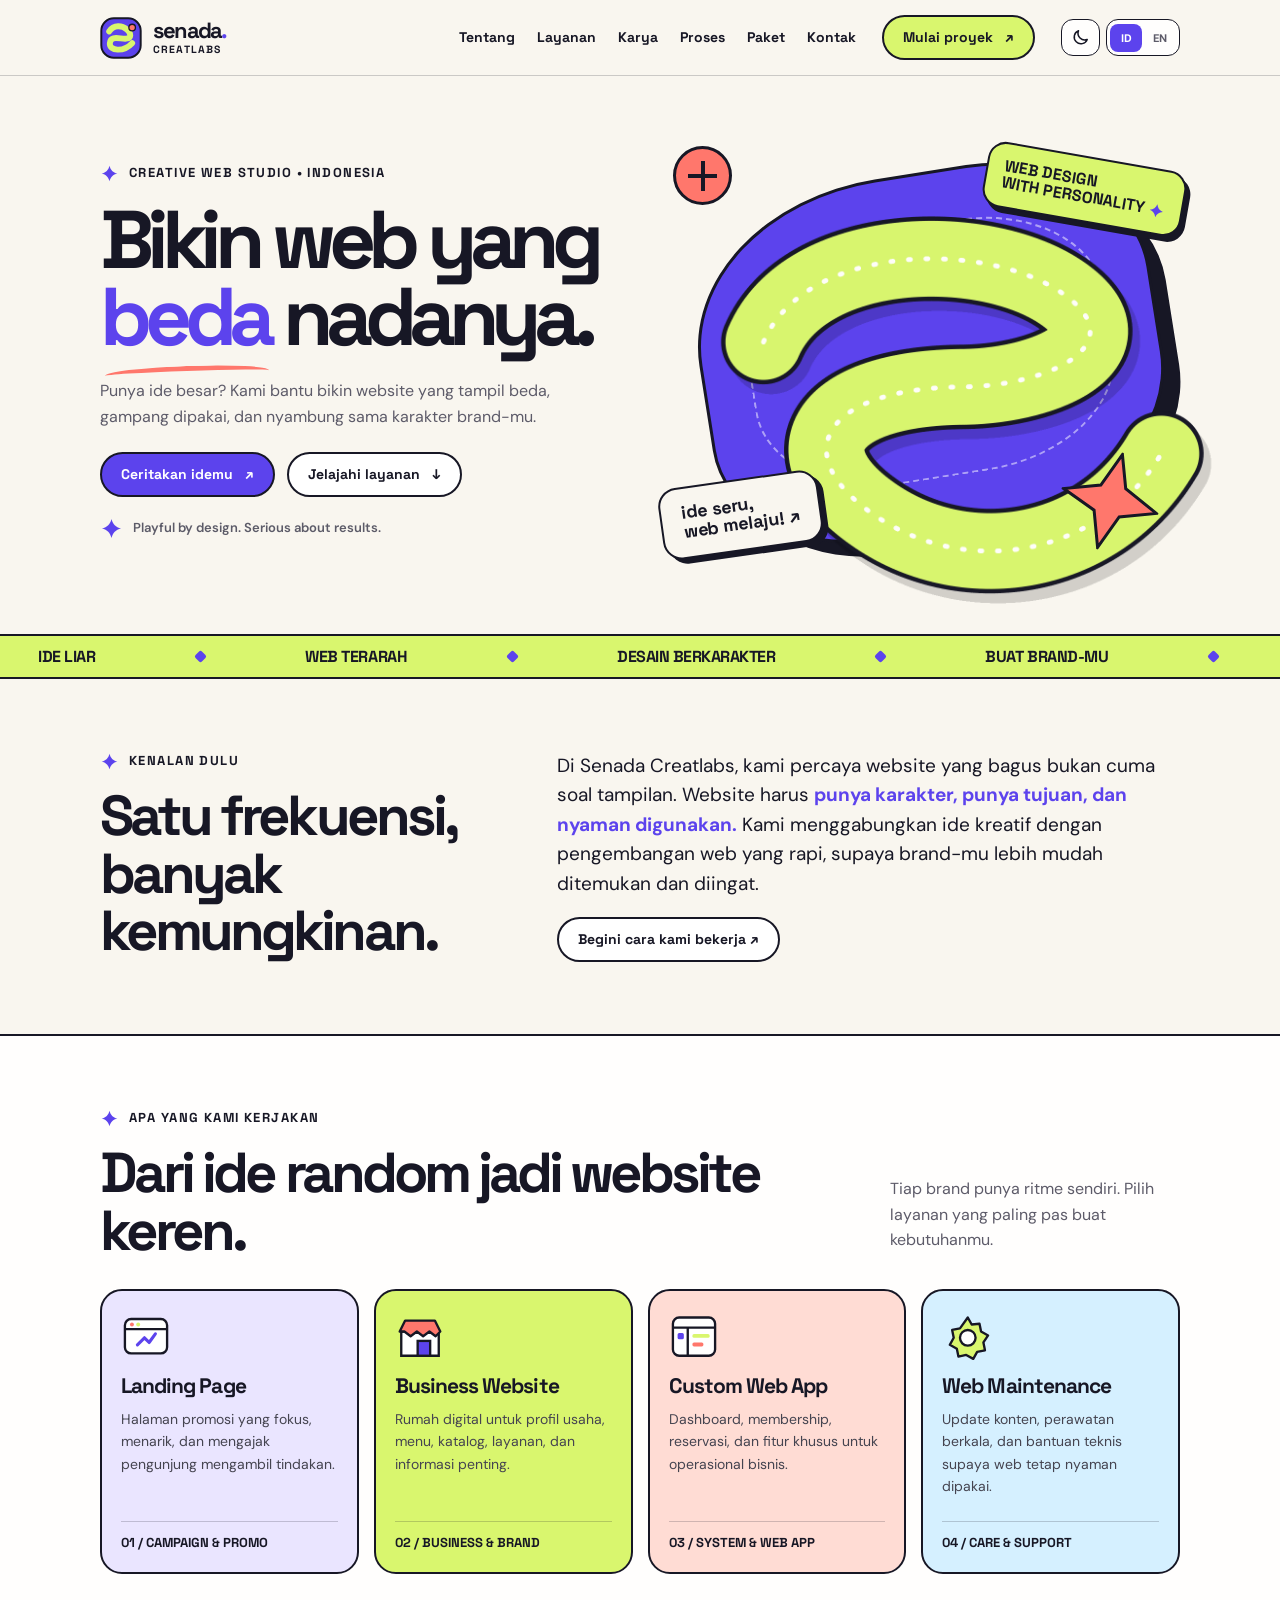
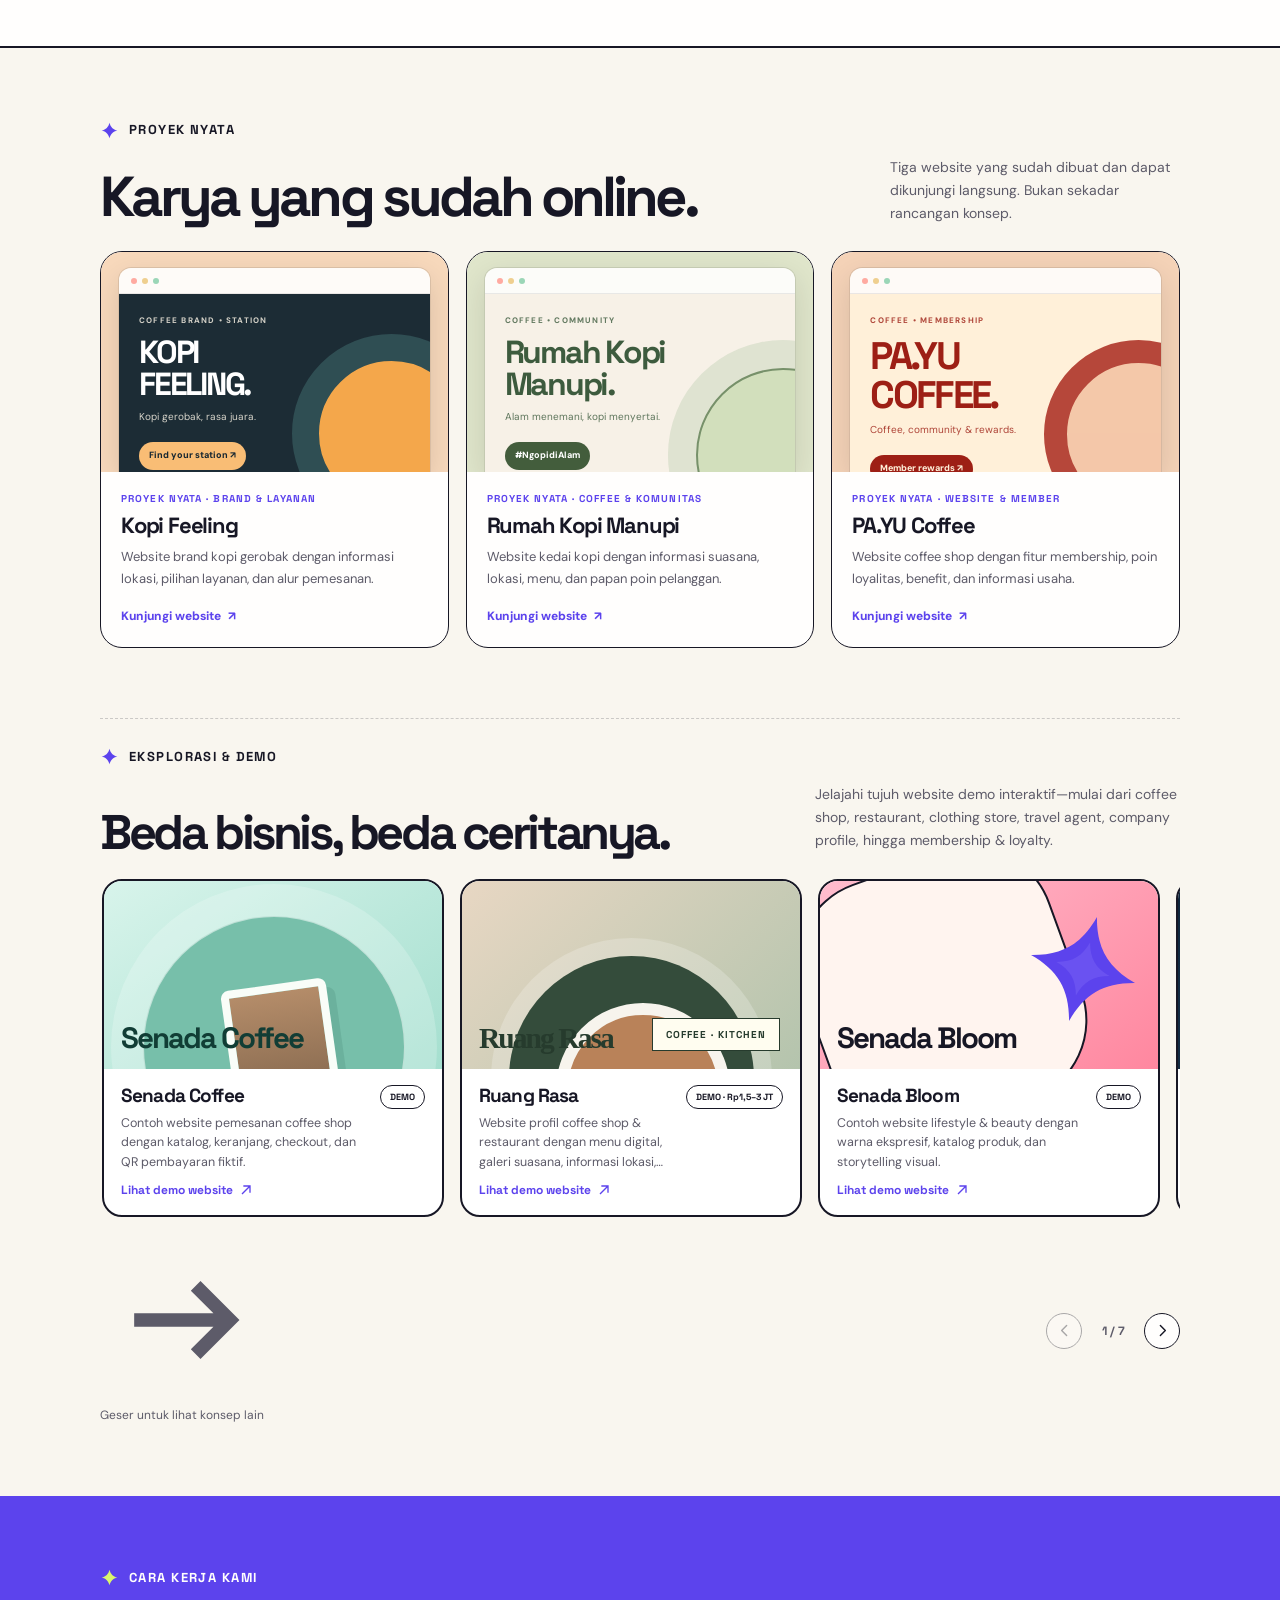
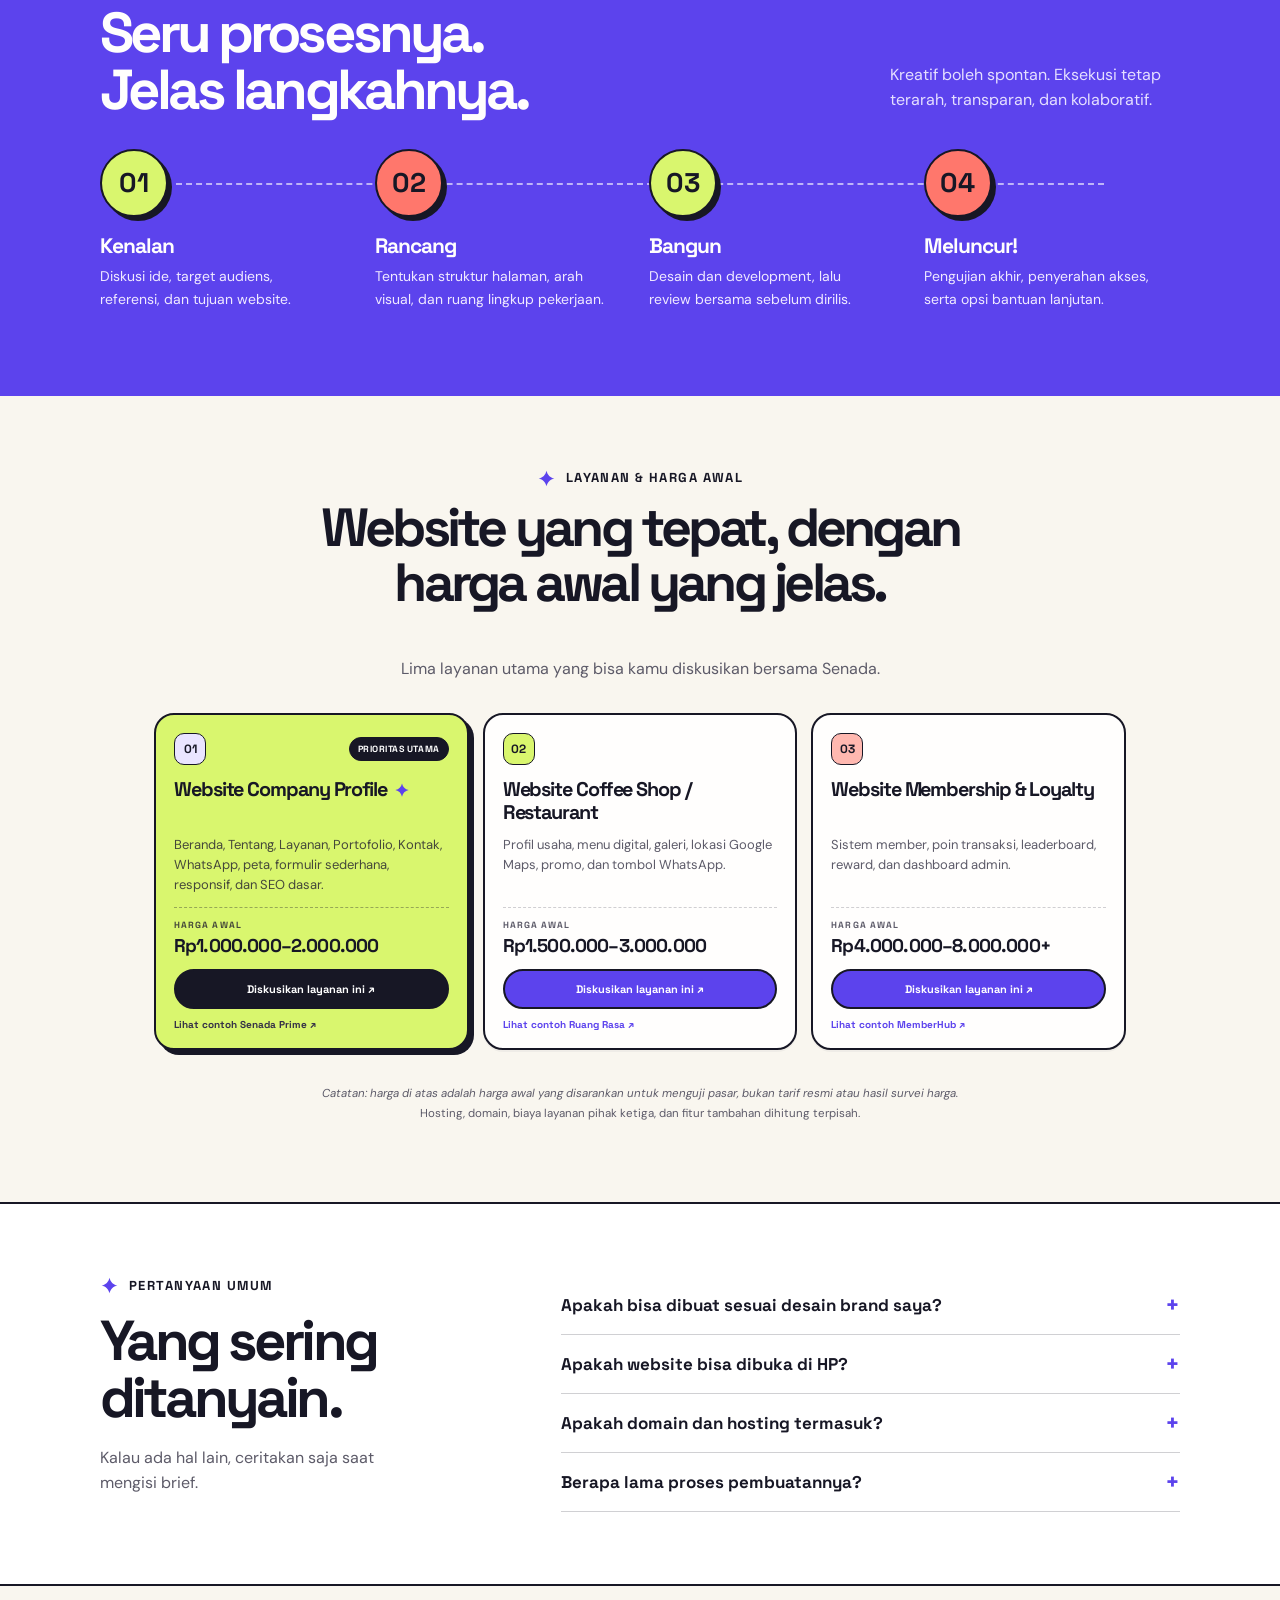
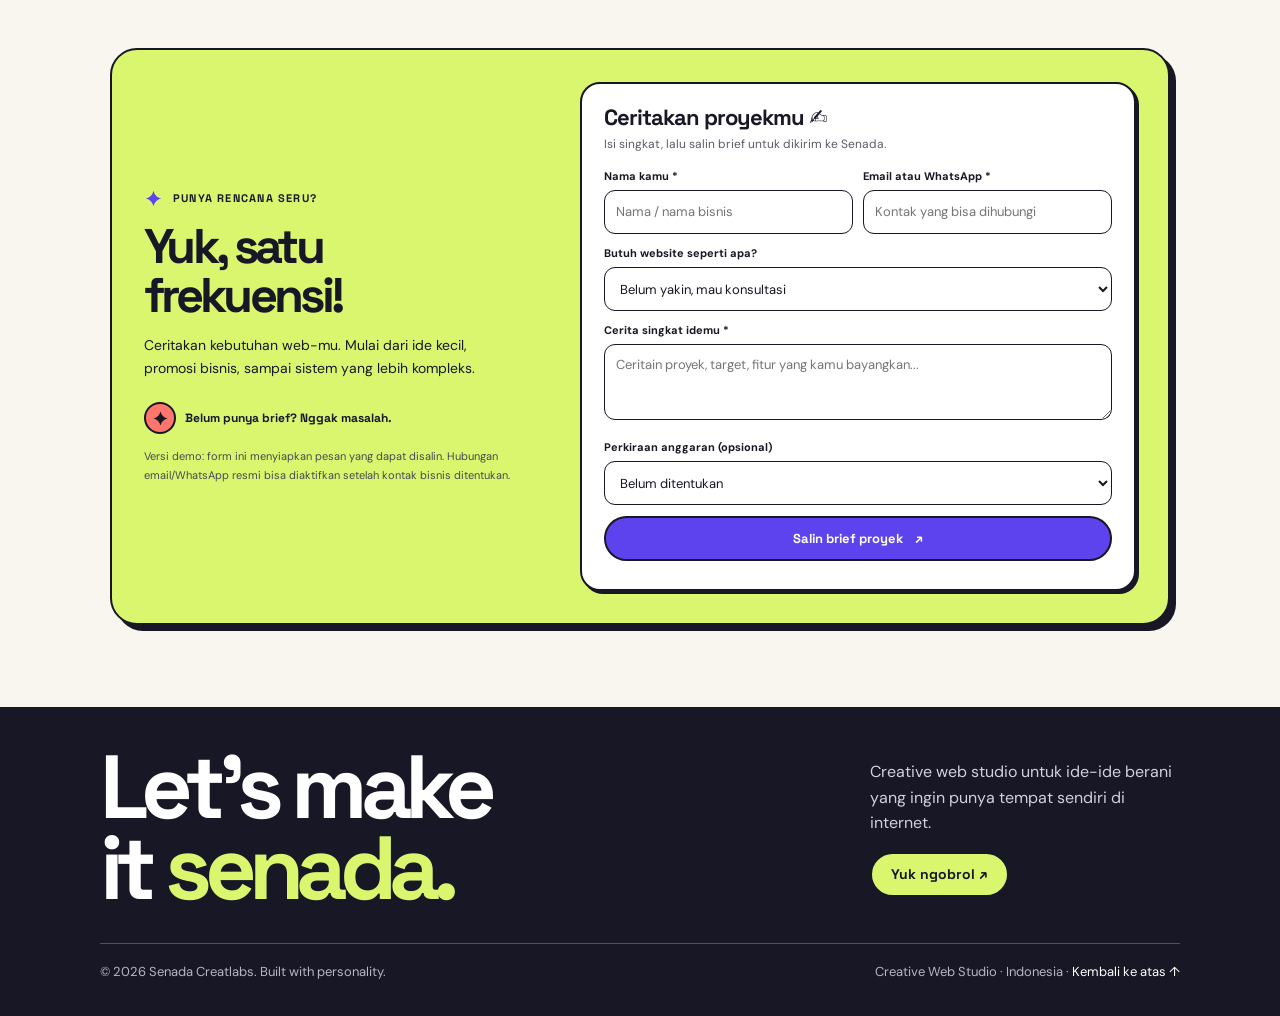
==== commit 4c5fa974: "Add MemberHub to Senada portfolio" ====
--- a/index.html
+++ b/index.html
@@ -127,8 +127,8 @@
       </div>
       <div class="demo-head">
         <div class="eyebrow">Eksplorasi & Demo</div>
-        <div class="section-heading"><h2>Beda bisnis, beda ceritanya.</h2><p>Jelajahi enam website demo interaktif—mulai dari coffee shop, restaurant, clothing store, travel agent, hingga company profile.</p></div>
-      </div><div class="work-grid" id="work-slider" role="region" aria-roledescription="carousel" aria-label="Geser untuk melihat enam konsep website" tabindex="0">
+        <div class="section-heading"><h2>Beda bisnis, beda ceritanya.</h2><p>Jelajahi tujuh website demo interaktif—mulai dari coffee shop, restaurant, clothing store, travel agent, company profile, hingga membership & loyalty.</p></div>
+      </div><div class="work-grid" id="work-slider" role="region" aria-roledescription="carousel" aria-label="Geser untuk melihat tujuh konsep website" tabindex="0">
       <a class="work-card work-card-link" href="demos/senada-coffee.html"><div class="work-art work-art--coffee" aria-hidden="true"><span class="work-overlay">Senada Coffee</span></div><div class="work-caption"><div><h3>Senada Coffee</h3><p>Contoh website pemesanan coffee shop dengan katalog, keranjang, checkout, dan QR pembayaran fiktif.</p><span class="work-cta">Lihat demo website <svg viewBox="0 0 24 24" aria-hidden="true" fill="none" stroke="currentColor" stroke-width="2"><path d="M6 18 18 6M8 6h10v10"/></svg></span></div><span class="demo-tag">DEMO</span></div></a>
       <a class="work-card work-card-link" href="demos/senada-table.html" aria-label="Buka demo Ruang Rasa — coffee shop dan restaurant Rp1,5–3 juta"><div class="work-art work-art--restaurant" aria-hidden="true"><span class="work-overlay">Ruang Rasa</span><span class="restaurant-caption">COFFEE · KITCHEN</span></div><div class="work-caption"><div><h3>Ruang Rasa</h3><p>Website profil coffee shop &amp; restaurant dengan menu digital, galeri suasana, informasi lokasi, jam operasional, dan tombol kontak.</p><span class="work-cta">Lihat demo website <svg viewBox="0 0 24 24" aria-hidden="true" fill="none" stroke="currentColor" stroke-width="2"><path d="M6 18 18 6M8 6h10v10"/></svg></span></div><span class="demo-tag">DEMO · Rp1,5–3 JT</span></div></a>
       <a class="work-card work-card-link" href="demos/senada-bloom.html"><div class="work-art work-art--lifestyle" aria-hidden="true"><span class="work-overlay">Senada Bloom</span></div><div class="work-caption"><div><h3>Senada Bloom</h3><p>Contoh website lifestyle &amp; beauty dengan warna ekspresif, katalog produk, dan storytelling visual.</p><span class="work-cta">Lihat demo website <svg viewBox="0 0 24 24" aria-hidden="true" fill="none" stroke="currentColor" stroke-width="2"><path d="M6 18 18 6M8 6h10v10"/></svg></span></div><span class="demo-tag">DEMO</span></div></a>
@@ -136,14 +136,15 @@
 
       <a class="work-card work-card-link" href="demos/senada-supply.html"><div class="work-art work-art--supply" aria-hidden="true"><span class="work-overlay">Senada Supply</span><svg class="preview-garment" viewBox="0 0 180 190" fill="none"><path d="M47 29 70 18l20 9 20-9 23 11 28 32-24 25-17-17-4 98H64L60 69 43 86 19 61Z" fill="#5f7560" stroke="#273a2c" stroke-width="5" stroke-linejoin="round"/><path d="M71 19q18 30 38 0" stroke="#d7e6ce" stroke-width="4"/><path d="M68 147h47" stroke="#afc3a8" stroke-width="3"/><text x="91" y="107" text-anchor="middle" fill="#e5f0db" font-family="sans-serif" font-size="13" font-weight="bold">S/S</text></svg></div><div class="work-caption"><div><h3>Senada Supply</h3><p>Demo toko clothing dengan katalog, pilihan ukuran dan warna, wishlist, keranjang, serta checkout simulasi.</p><span class="work-cta">Lihat demo website <svg viewBox="0 0 24 24" aria-hidden="true" fill="none" stroke="currentColor" stroke-width="2"><path d="M6 18 18 6M8 6h10v10"/></svg></span></div><span class="demo-tag">DEMO</span></div></a>
       <a class="work-card work-card-link" href="demos/senada-journey.html"><div class="work-art work-art--journey" aria-hidden="true"><span class="work-overlay">Senada Journey</span><span class="preview-wave"></span></div><div class="work-caption"><div><h3>Senada Journey</h3><p>Demo travel agent dengan pencarian destinasi, itinerary perjalanan, estimasi biaya, dan booking simulasi.</p><span class="work-cta">Lihat demo website <svg viewBox="0 0 24 24" aria-hidden="true" fill="none" stroke="currentColor" stroke-width="2"><path d="M6 18 18 6M8 6h10v10"/></svg></span></div><span class="demo-tag">DEMO</span></div></a>
-    </div><div class="slider-controls" data-slider-target="work-slider"><span class="swipe-hint"><svg viewBox="0 0 24 24" fill="none" stroke="currentColor" stroke-width="2" aria-hidden="true"><path d="M5 12h14m-5-5 5 5-5 5"/></svg>Geser untuk lihat konsep lain</span><div class="slider-actions"><button class="slide-arrow" type="button" data-direction="-1" aria-label="konsep sebelumnya"><svg viewBox="0 0 24 24"><path d="m15 5-7 7 7 7"/></svg></button><span class="slide-count" aria-live="polite">1 / 6</span><button class="slide-arrow" type="button" data-direction="1" aria-label="konsep berikutnya"><svg viewBox="0 0 24 24"><path d="m9 5 7 7-7 7"/></svg></button></div></div></div></section>
+      <a class="work-card work-card-link" href="demos/senada-memberhub.html" aria-label="Buka demo MemberHub — membership dan loyalty Rp4–5 juta"><div class="work-art work-art--memberhub" aria-hidden="true"><span class="memberhub-orbit"></span><span class="work-overlay">MemberHub</span><span class="memberhub-chip">LOYALTY CLUB</span></div><div class="work-caption"><div><h3>MemberHub</h3><p>Website membership &amp; loyalty dengan login member, poin transaksi, level keanggotaan, reward, leaderboard, dan dashboard admin interaktif.</p><span class="work-cta">Lihat demo website <svg viewBox="0 0 24 24" aria-hidden="true" fill="none" stroke="currentColor" stroke-width="2"><path d="M6 18 18 6M8 6h10v10"/></svg></span></div><span class="demo-tag">DEMO · Rp4–5 JT</span></div></a>
+    </div><div class="slider-controls" data-slider-target="work-slider"><span class="swipe-hint"><svg viewBox="0 0 24 24" fill="none" stroke="currentColor" stroke-width="2" aria-hidden="true"><path d="M5 12h14m-5-5 5 5-5 5"/></svg>Geser untuk lihat konsep lain</span><div class="slider-actions"><button class="slide-arrow" type="button" data-direction="-1" aria-label="konsep sebelumnya"><svg viewBox="0 0 24 24"><path d="m15 5-7 7 7 7"/></svg></button><span class="slide-count" aria-live="polite">1 / 7</span><button class="slide-arrow" type="button" data-direction="1" aria-label="konsep berikutnya"><svg viewBox="0 0 24 24"><path d="m9 5 7 7-7 7"/></svg></button></div></div></div></section>
     <section class="process" id="process"><div class="container"><div class="eyebrow">Cara kerja kami</div><div class="section-heading"><h2>Seru prosesnya.<br>Jelas langkahnya.</h2><p>Kreatif boleh spontan. Eksekusi tetap terarah, transparan, dan kolaboratif.</p></div><div class="steps">
       <div class="step"><div class="step-num">01</div><h3>Kenalan</h3><p>Diskusi ide, target audiens, referensi, dan tujuan website.</p></div><div class="step"><div class="step-num">02</div><h3>Rancang</h3><p>Tentukan struktur halaman, arah visual, dan ruang lingkup pekerjaan.</p></div><div class="step"><div class="step-num">03</div><h3>Bangun</h3><p>Desain dan development, lalu review bersama sebelum dirilis.</p></div><div class="step"><div class="step-num">04</div><h3>Meluncur!</h3><p>Pengujian akhir, penyerahan akses, serta opsi bantuan lanjutan.</p></div>
     </div></div></section>
     <section id="packages"><div class="container"><div class="packages-head"><div class="eyebrow">Layanan & harga awal</div><h2>Website yang tepat, dengan harga awal yang jelas.</h2><p class="muted">Lima layanan utama yang bisa kamu diskusikan bersama Senada.</p></div><div class="packages service-price-grid" id="package-slider" role="region" aria-roledescription="carousel" aria-label="Paket layanan website" tabindex="0">
       <article class="package service-price-card is-priority"><div class="service-price-top"><span class="service-index">01</span><span class="service-priority">Prioritas utama</span></div><h3>Website Company Profile <span class="spark-icon spark-icon--sm" aria-hidden="true"></span></h3><p class="desc">Beranda, Tentang, Layanan, Portofolio, Kontak, WhatsApp, peta, formulir sederhana, responsif, dan SEO dasar.</p><div class="service-price-bottom"><span class="service-price-label">Harga awal</span><strong class="service-price-value">Rp1.000.000–2.000.000</strong></div><a class="btn" href="#contact" data-package="Website Company Profile" data-price="Rp1.000.000–2.000.000">Diskusikan layanan ini ↗</a><a class="package-example-link" href="demos/senada-prime.html">Lihat contoh Senada Prime ↗</a></article>
       <article class="package service-price-card"><div class="service-price-top"><span class="service-index">02</span></div><h3>Website Coffee Shop / Restaurant</h3><p class="desc">Profil usaha, menu digital, galeri, lokasi Google Maps, promo, dan tombol WhatsApp.</p><div class="service-price-bottom"><span class="service-price-label">Harga awal</span><strong class="service-price-value">Rp1.500.000–3.000.000</strong></div><a class="btn" href="#contact" data-package="Website Coffee Shop / Restaurant" data-price="Rp1.500.000–3.000.000">Diskusikan layanan ini ↗</a><a class="package-example-link" href="demos/senada-table.html">Lihat contoh Ruang Rasa ↗</a></article>
-      <article class="package service-price-card"><div class="service-price-top"><span class="service-index">03</span></div><h3>Website Membership & Loyalty</h3><p class="desc">Sistem member, poin transaksi, leaderboard, reward, dan dashboard admin.</p><div class="service-price-bottom"><span class="service-price-label">Harga awal</span><strong class="service-price-value">Rp4.000.000–8.000.000+</strong></div><a class="btn" href="#contact" data-package="Website Membership & Loyalty" data-price="Rp4.000.000–8.000.000+">Diskusikan layanan ini ↗</a></article>
+      <article class="package service-price-card"><div class="service-price-top"><span class="service-index">03</span></div><h3>Website Membership & Loyalty</h3><p class="desc">Sistem member, poin transaksi, leaderboard, reward, dan dashboard admin.</p><div class="service-price-bottom"><span class="service-price-label">Harga awal</span><strong class="service-price-value">Rp4.000.000–8.000.000+</strong></div><a class="btn" href="#contact" data-package="Website Membership & Loyalty" data-price="Rp4.000.000–8.000.000+">Diskusikan layanan ini ↗</a><a class="package-example-link" href="demos/senada-memberhub.html">Lihat contoh MemberHub ↗</a></article>
       <article class="package service-price-card"><div class="service-price-top"><span class="service-index">04</span></div><h3>Website Toko Online</h3><p class="desc">Katalog produk, keranjang, checkout, dan integrasi pembayaran sesuai kebutuhan.</p><div class="service-price-bottom"><span class="service-price-label">Harga awal</span><strong class="service-price-value">Rp2.500.000–5.000.000</strong></div><a class="btn" href="#contact" data-package="Website Toko Online" data-price="Rp2.500.000–5.000.000">Diskusikan layanan ini ↗</a></article>
       <article class="package service-price-card"><div class="service-price-top"><span class="service-index">05</span></div><h3>Website Travel & Booking</h3><p class="desc">Paket perjalanan, destinasi wisata, formulir reservasi, dan WhatsApp.</p><div class="service-price-bottom"><span class="service-price-label">Harga awal</span><strong class="service-price-value">Rp2.000.000–4.000.000</strong></div><a class="btn" href="#contact" data-package="Website Travel & Booking" data-price="Rp2.000.000–4.000.000">Diskusikan layanan ini ↗</a></article>
     </div><div class="slider-controls" data-slider-target="package-slider"><span class="swipe-hint"><svg viewBox="0 0 24 24" fill="none" stroke="currentColor" stroke-width="2" aria-hidden="true"><path d="M5 12h14m-5-5 5 5-5 5"/></svg>Geser untuk melihat semua layanan</span><div class="slider-actions"><button class="slide-arrow" type="button" data-direction="-1" aria-label="layanan sebelumnya"><svg viewBox="0 0 24 24"><path d="m15 5-7 7 7 7"/></svg></button><span class="slide-count" aria-live="polite">1 / 5</span><button class="slide-arrow" type="button" data-direction="1" aria-label="layanan berikutnya"><svg viewBox="0 0 24 24"><path d="m9 5 7 7-7 7"/></svg></button></div></div><p class="package-note"><em>Catatan: harga di atas adalah harga awal yang disarankan untuk menguji pasar, bukan tarif resmi atau hasil survei harga.</em><br>Hosting, domain, biaya layanan pihak ketiga, dan fitur tambahan dihitung terpisah.</p></div></section>
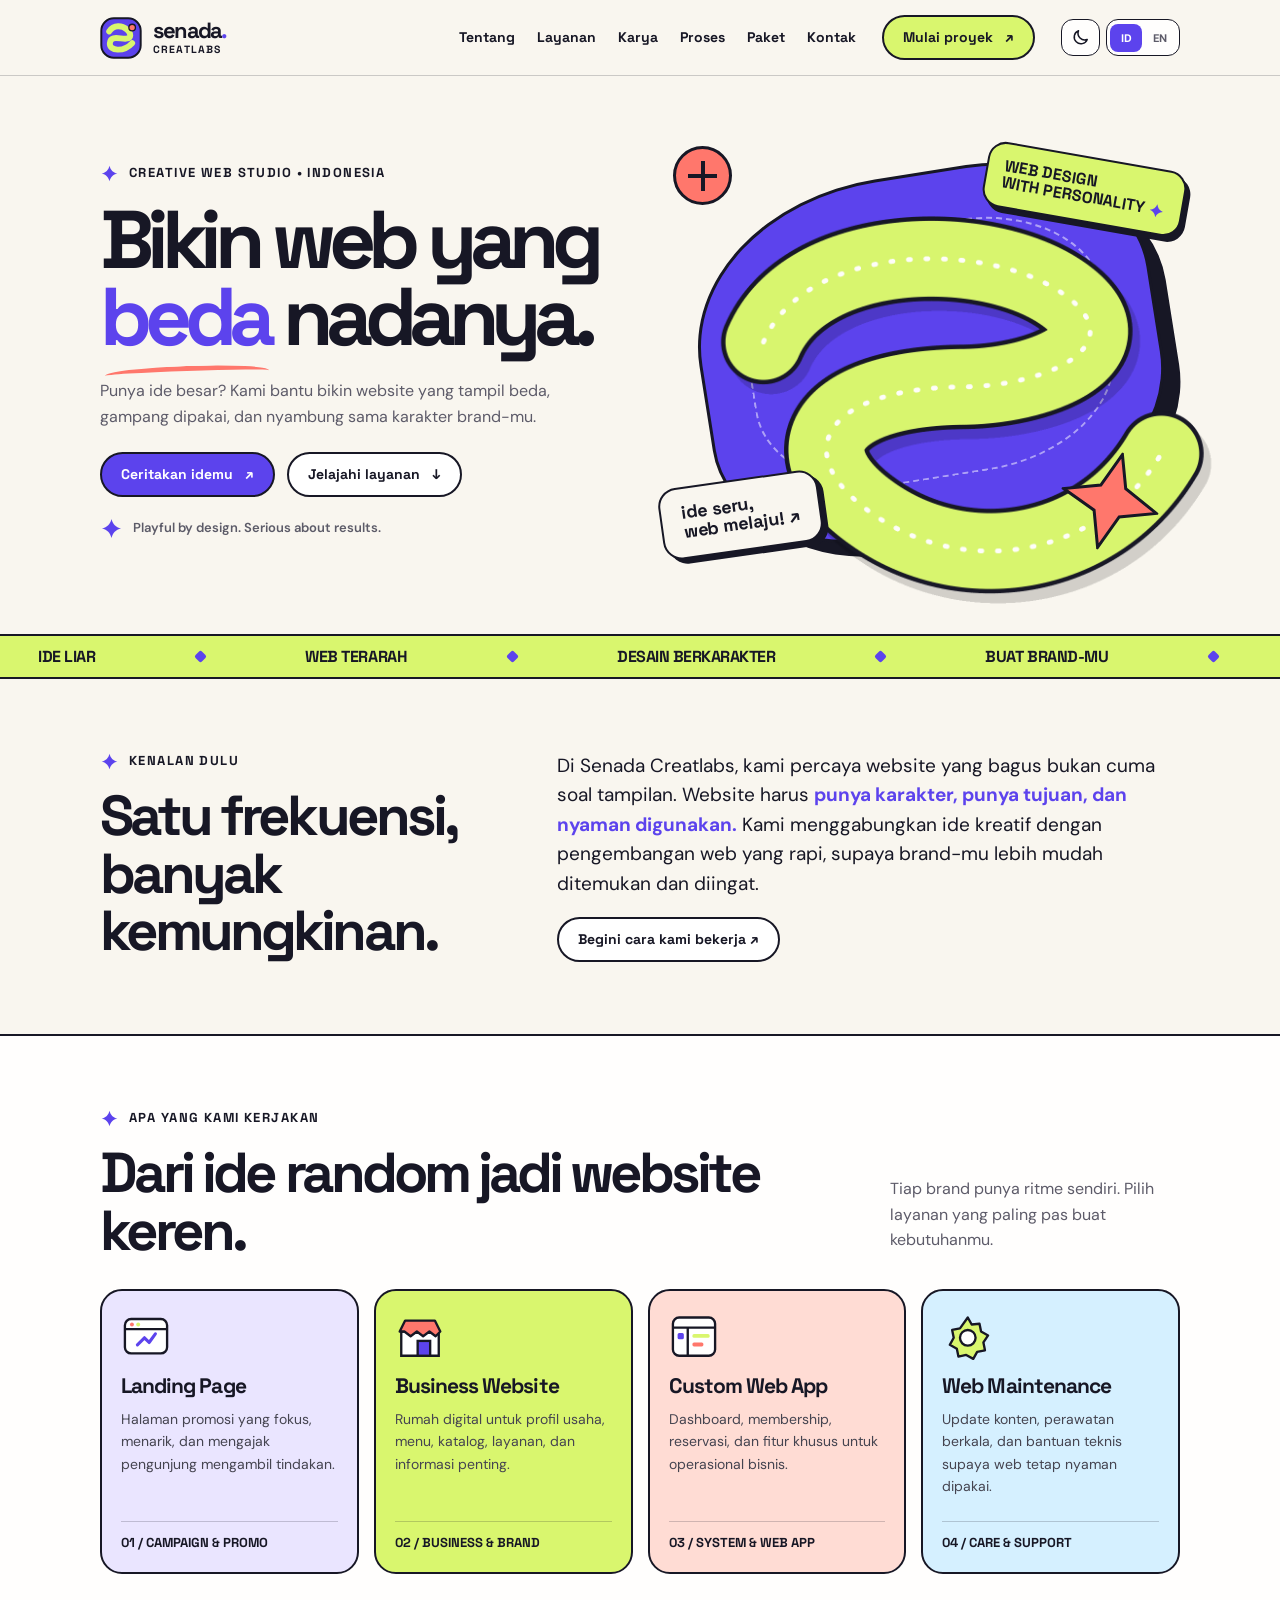
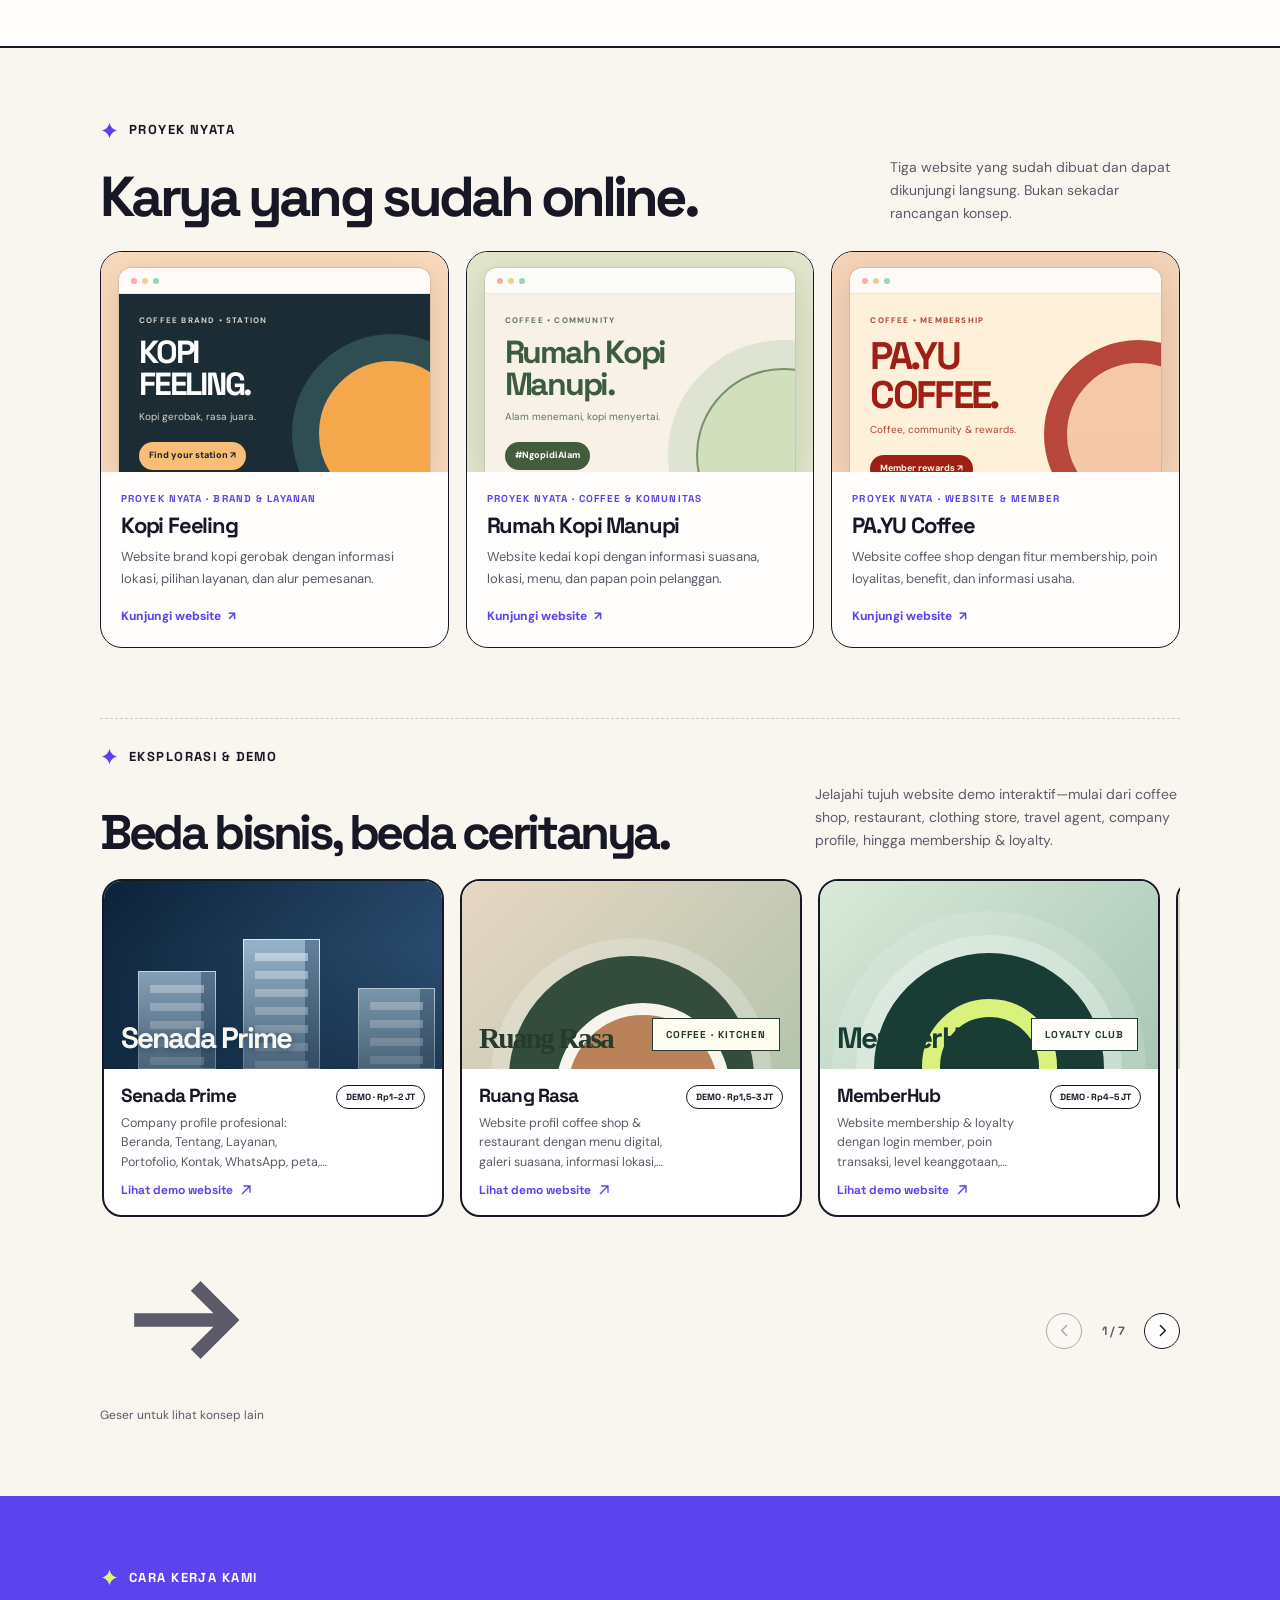
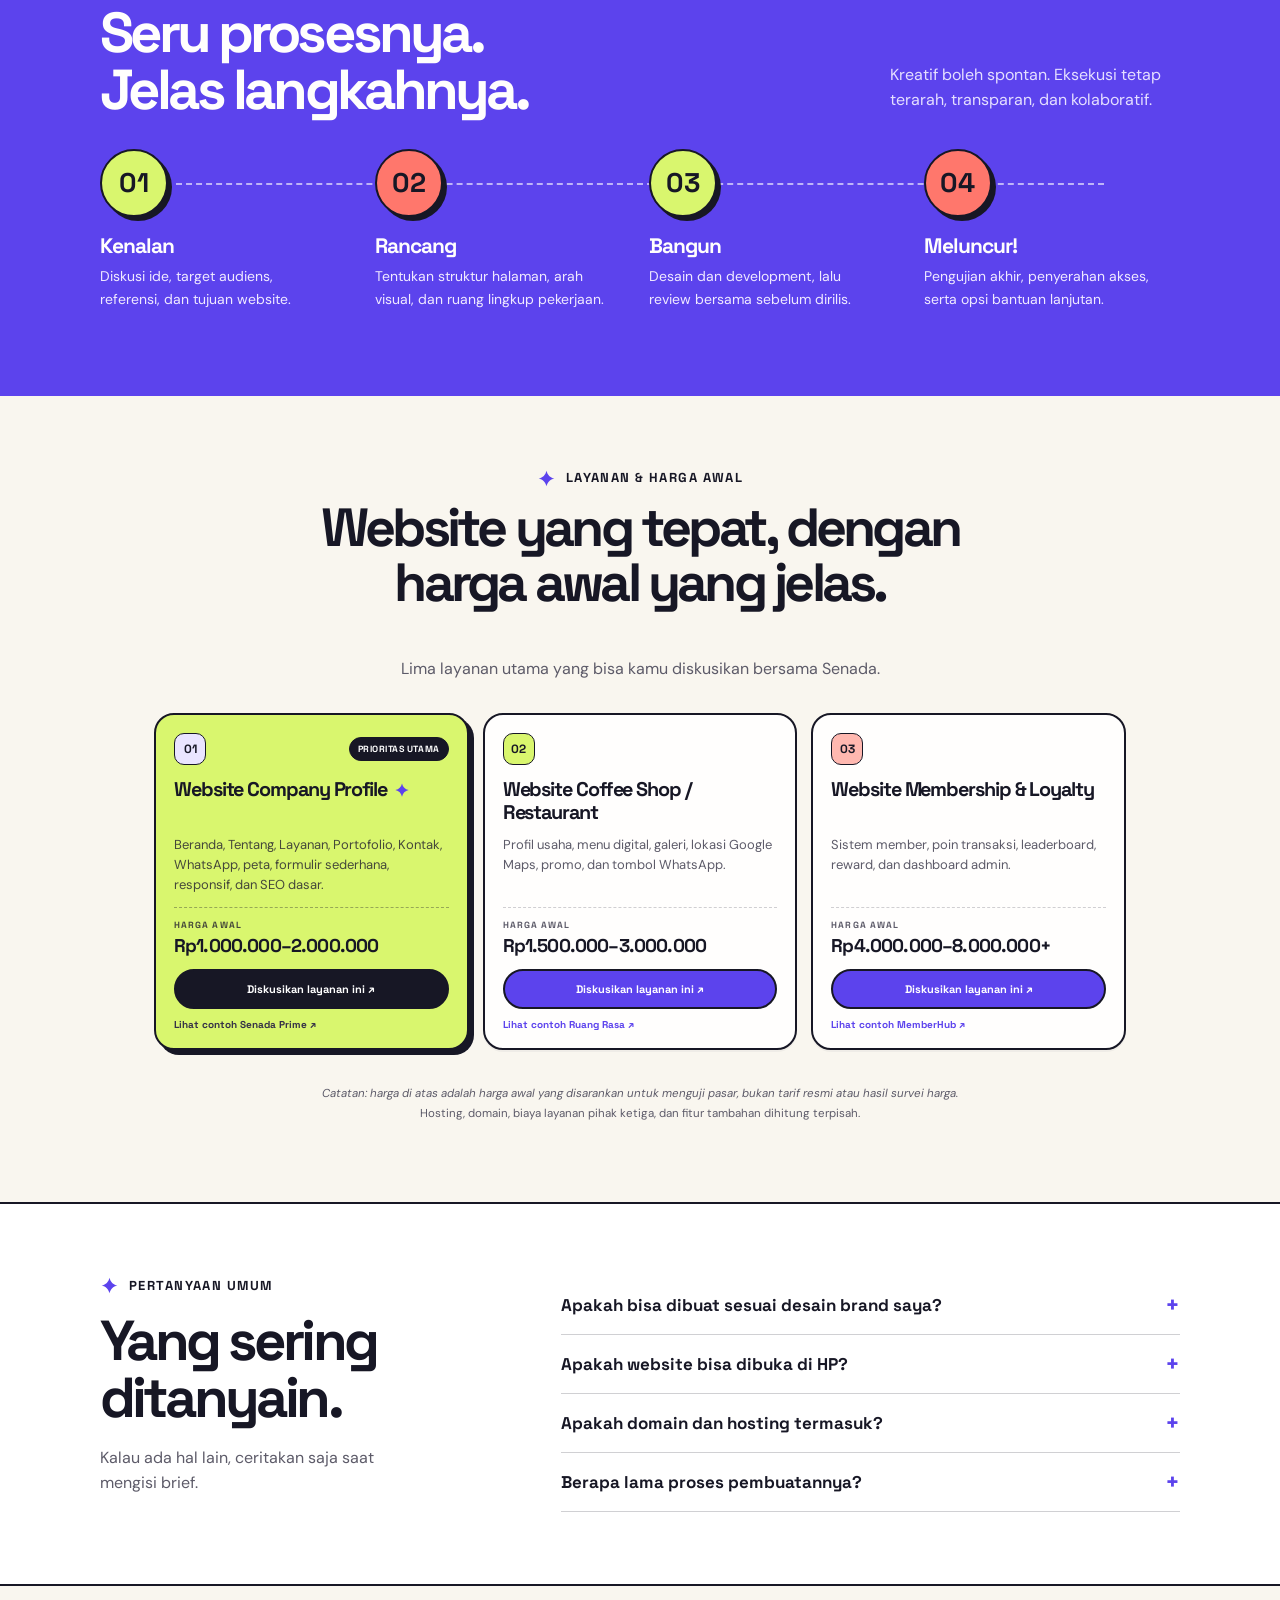
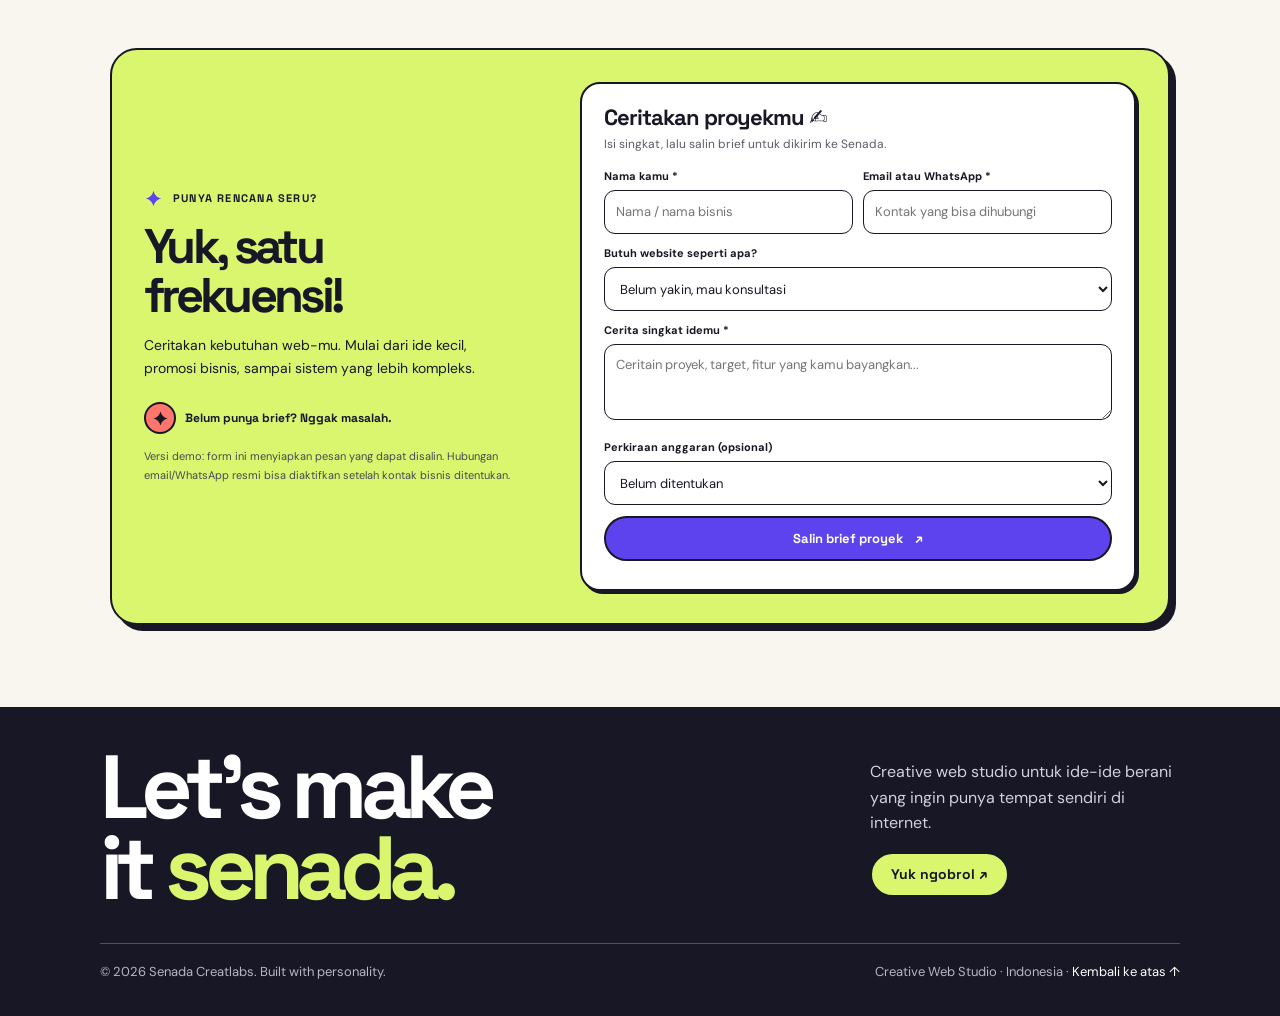
==== commit 71a61e26: "Match portfolio demo order to service packages" ====
--- a/index.html
+++ b/index.html
@@ -38,11 +38,11 @@
   <!-- Hero illustration is a pre-rendered PNG; no runtime Canvas or SVG compositing. -->
   <link rel="stylesheet" href="real-projects.css?v=2">
   <link rel="stylesheet" href="demo-expansion.css?v=1">
-  <link rel="stylesheet" href="demo-card-photos.css?v=1">
+  <link rel="stylesheet" href="demo-card-photos.css?v=2">
   <link rel="stylesheet" href="layout-refinement.css?v=1">
   <link rel="stylesheet" href="pricing-services.css?v=5">
   <script src="real-project-screenshots.js" defer></script>
-  <script src="demo-card-photos.js?v=1" defer></script>
+  <script src="demo-card-photos.js?v=2" defer></script>
   <script src="preferences.js" defer></script>
 </head>
 <body data-page="senada">
@@ -129,14 +129,14 @@
         <div class="eyebrow">Eksplorasi & Demo</div>
         <div class="section-heading"><h2>Beda bisnis, beda ceritanya.</h2><p>Jelajahi tujuh website demo interaktif—mulai dari coffee shop, restaurant, clothing store, travel agent, company profile, hingga membership & loyalty.</p></div>
       </div><div class="work-grid" id="work-slider" role="region" aria-roledescription="carousel" aria-label="Geser untuk melihat tujuh konsep website" tabindex="0">
+      <a class="work-card work-card-link" href="demos/senada-prime.html" aria-label="Buka demo Senada Prime — company profile Rp1–2 juta"><div class="work-art work-art--company" aria-hidden="true"><span class="work-overlay">Senada Prime</span><span class="tower tower--one"></span><span class="tower tower--two"></span><span class="tower tower--three"></span></div><div class="work-caption"><div><h3>Senada Prime</h3><p>Company profile profesional: Beranda, Tentang, Layanan, Portofolio, Kontak, WhatsApp, peta, formulir sederhana, desain responsif, dan SEO dasar.</p><span class="work-cta">Lihat demo website <svg viewBox="0 0 24 24" aria-hidden="true" fill="none" stroke="currentColor" stroke-width="2"><path d="M6 18 18 6M8 6h10v10"/></svg></span></div><span class="demo-tag">DEMO · Rp1–2 JT</span></div></a>
+      <a class="work-card work-card-link" href="demos/senada-table.html" aria-label="Buka demo Ruang Rasa — coffee shop dan restaurant Rp1,5–3 juta"><div class="work-art work-art--restaurant" aria-hidden="true"><span class="work-overlay">Ruang Rasa</span><span class="restaurant-caption">COFFEE · KITCHEN</span></div><div class="work-caption"><div><h3>Ruang Rasa</h3><p>Website profil coffee shop &amp; restaurant dengan menu digital, galeri suasana, informasi lokasi, jam operasional, dan tombol kontak.</p><span class="work-cta">Lihat demo website <svg viewBox="0 0 24 24" aria-hidden="true" fill="none" stroke="currentColor" stroke-width="2"><path d="M6 18 18 6M8 6h10v10"/></svg></span></div><span class="demo-tag">DEMO · Rp1,5–3 JT</span></div></a>
+      <a class="work-card work-card-link" href="demos/senada-memberhub.html" aria-label="Buka demo MemberHub — membership dan loyalty Rp4–5 juta"><div class="work-art work-art--memberhub" aria-hidden="true"><span class="memberhub-orbit"></span><span class="work-overlay">MemberHub</span><span class="memberhub-chip">LOYALTY CLUB</span></div><div class="work-caption"><div><h3>MemberHub</h3><p>Website membership &amp; loyalty dengan login member, poin transaksi, level keanggotaan, reward, leaderboard, dan dashboard admin interaktif.</p><span class="work-cta">Lihat demo website <svg viewBox="0 0 24 24" aria-hidden="true" fill="none" stroke="currentColor" stroke-width="2"><path d="M6 18 18 6M8 6h10v10"/></svg></span></div><span class="demo-tag">DEMO · Rp4–5 JT</span></div></a>
+      <a class="work-card work-card-link" href="demos/senada-supply.html" aria-label="Buka demo online store Senada Supply"><div class="work-art work-art--supply" aria-hidden="true"><span class="work-overlay">Senada Supply</span><svg class="preview-garment" viewBox="0 0 180 190" fill="none"><path d="M47 29 70 18l20 9 20-9 23 11 28 32-24 25-17-17-4 98H64L60 69 43 86 19 61Z" fill="#5f7560" stroke="#273a2c" stroke-width="5" stroke-linejoin="round"/><path d="M71 19q18 30 38 0" stroke="#d7e6ce" stroke-width="4"/><path d="M68 147h47" stroke="#afc3a8" stroke-width="3"/><text x="91" y="107" text-anchor="middle" fill="#e5f0db" font-family="sans-serif" font-size="13" font-weight="bold">S/S</text></svg></div><div class="work-caption"><div><h3>Senada Supply</h3><p>Contoh online store fashion dengan katalog, pencarian dan filter, detail produk, pilihan varian, wishlist, keranjang, serta checkout simulasi.</p><span class="work-cta">Lihat demo online store <svg viewBox="0 0 24 24" aria-hidden="true" fill="none" stroke="currentColor" stroke-width="2"><path d="M6 18 18 6M8 6h10v10"/></svg></span></div><span class="demo-tag">DEMO · Rp2,5–5 JT</span></div></a>
+
+      <a class="work-card work-card-link" href="demos/senada-journey.html" aria-label="Buka demo Senada Journey — Website Travel & Booking Rp2–4 juta"><div class="work-art work-art--journey" aria-hidden="true"><span class="work-overlay">Senada Journey</span><span class="preview-wave"></span></div><div class="work-caption"><div><h3>Senada Journey</h3><p>Website Travel &amp; Booking dengan katalog paket wisata, pencarian destinasi, itinerary, estimasi biaya, dan formulir reservasi simulasi.</p><span class="work-cta">Lihat demo website <svg viewBox="0 0 24 24" aria-hidden="true" fill="none" stroke="currentColor" stroke-width="2"><path d="M6 18 18 6M8 6h10v10"/></svg></span></div><span class="demo-tag">DEMO · Rp2–4 JT</span></div></a>
       <a class="work-card work-card-link" href="demos/senada-coffee.html"><div class="work-art work-art--coffee" aria-hidden="true"><span class="work-overlay">Senada Coffee</span></div><div class="work-caption"><div><h3>Senada Coffee</h3><p>Contoh website pemesanan coffee shop dengan katalog, keranjang, checkout, dan QR pembayaran fiktif.</p><span class="work-cta">Lihat demo website <svg viewBox="0 0 24 24" aria-hidden="true" fill="none" stroke="currentColor" stroke-width="2"><path d="M6 18 18 6M8 6h10v10"/></svg></span></div><span class="demo-tag">DEMO</span></div></a>
-      <a class="work-card work-card-link" href="demos/senada-table.html" aria-label="Buka demo Ruang Rasa — coffee shop dan restaurant Rp1,5–3 juta"><div class="work-art work-art--restaurant" aria-hidden="true"><span class="work-overlay">Ruang Rasa</span><span class="restaurant-caption">COFFEE · KITCHEN</span></div><div class="work-caption"><div><h3>Ruang Rasa</h3><p>Website profil coffee shop &amp; restaurant dengan menu digital, galeri suasana, informasi lokasi, jam operasional, dan tombol kontak.</p><span class="work-cta">Lihat demo website <svg viewBox="0 0 24 24" aria-hidden="true" fill="none" stroke="currentColor" stroke-width="2"><path d="M6 18 18 6M8 6h10v10"/></svg></span></div><span class="demo-tag">DEMO · Rp1,5–3 JT</span></div></a>
       <a class="work-card work-card-link" href="demos/senada-bloom.html"><div class="work-art work-art--lifestyle" aria-hidden="true"><span class="work-overlay">Senada Bloom</span></div><div class="work-caption"><div><h3>Senada Bloom</h3><p>Contoh website lifestyle &amp; beauty dengan warna ekspresif, katalog produk, dan storytelling visual.</p><span class="work-cta">Lihat demo website <svg viewBox="0 0 24 24" aria-hidden="true" fill="none" stroke="currentColor" stroke-width="2"><path d="M6 18 18 6M8 6h10v10"/></svg></span></div><span class="demo-tag">DEMO</span></div></a>
-      <a class="work-card work-card-link" href="demos/senada-prime.html" aria-label="Buka demo Senada Prime — company profile Rp1–2 juta"><div class="work-art work-art--company" aria-hidden="true"><span class="work-overlay">Senada Prime</span><span class="tower tower--one"></span><span class="tower tower--two"></span><span class="tower tower--three"></span></div><div class="work-caption"><div><h3>Senada Prime</h3><p>Company profile profesional: Beranda, Tentang, Layanan, Portofolio, Kontak, WhatsApp, peta, formulir sederhana, desain responsif, dan SEO dasar.</p><span class="work-cta">Lihat demo website <svg viewBox="0 0 24 24" aria-hidden="true" fill="none" stroke="currentColor" stroke-width="2"><path d="M6 18 18 6M8 6h10v10"/></svg></span></div><span class="demo-tag">DEMO · Rp1–2 JT</span></div></a>
-
-      <a class="work-card work-card-link" href="demos/senada-supply.html"><div class="work-art work-art--supply" aria-hidden="true"><span class="work-overlay">Senada Supply</span><svg class="preview-garment" viewBox="0 0 180 190" fill="none"><path d="M47 29 70 18l20 9 20-9 23 11 28 32-24 25-17-17-4 98H64L60 69 43 86 19 61Z" fill="#5f7560" stroke="#273a2c" stroke-width="5" stroke-linejoin="round"/><path d="M71 19q18 30 38 0" stroke="#d7e6ce" stroke-width="4"/><path d="M68 147h47" stroke="#afc3a8" stroke-width="3"/><text x="91" y="107" text-anchor="middle" fill="#e5f0db" font-family="sans-serif" font-size="13" font-weight="bold">S/S</text></svg></div><div class="work-caption"><div><h3>Senada Supply</h3><p>Demo toko clothing dengan katalog, pilihan ukuran dan warna, wishlist, keranjang, serta checkout simulasi.</p><span class="work-cta">Lihat demo website <svg viewBox="0 0 24 24" aria-hidden="true" fill="none" stroke="currentColor" stroke-width="2"><path d="M6 18 18 6M8 6h10v10"/></svg></span></div><span class="demo-tag">DEMO</span></div></a>
-      <a class="work-card work-card-link" href="demos/senada-journey.html"><div class="work-art work-art--journey" aria-hidden="true"><span class="work-overlay">Senada Journey</span><span class="preview-wave"></span></div><div class="work-caption"><div><h3>Senada Journey</h3><p>Demo travel agent dengan pencarian destinasi, itinerary perjalanan, estimasi biaya, dan booking simulasi.</p><span class="work-cta">Lihat demo website <svg viewBox="0 0 24 24" aria-hidden="true" fill="none" stroke="currentColor" stroke-width="2"><path d="M6 18 18 6M8 6h10v10"/></svg></span></div><span class="demo-tag">DEMO</span></div></a>
-      <a class="work-card work-card-link" href="demos/senada-memberhub.html" aria-label="Buka demo MemberHub — membership dan loyalty Rp4–5 juta"><div class="work-art work-art--memberhub" aria-hidden="true"><span class="memberhub-orbit"></span><span class="work-overlay">MemberHub</span><span class="memberhub-chip">LOYALTY CLUB</span></div><div class="work-caption"><div><h3>MemberHub</h3><p>Website membership &amp; loyalty dengan login member, poin transaksi, level keanggotaan, reward, leaderboard, dan dashboard admin interaktif.</p><span class="work-cta">Lihat demo website <svg viewBox="0 0 24 24" aria-hidden="true" fill="none" stroke="currentColor" stroke-width="2"><path d="M6 18 18 6M8 6h10v10"/></svg></span></div><span class="demo-tag">DEMO · Rp4–5 JT</span></div></a>
     </div><div class="slider-controls" data-slider-target="work-slider"><span class="swipe-hint"><svg viewBox="0 0 24 24" fill="none" stroke="currentColor" stroke-width="2" aria-hidden="true"><path d="M5 12h14m-5-5 5 5-5 5"/></svg>Geser untuk lihat konsep lain</span><div class="slider-actions"><button class="slide-arrow" type="button" data-direction="-1" aria-label="konsep sebelumnya"><svg viewBox="0 0 24 24"><path d="m15 5-7 7 7 7"/></svg></button><span class="slide-count" aria-live="polite">1 / 7</span><button class="slide-arrow" type="button" data-direction="1" aria-label="konsep berikutnya"><svg viewBox="0 0 24 24"><path d="m9 5 7 7-7 7"/></svg></button></div></div></div></section>
     <section class="process" id="process"><div class="container"><div class="eyebrow">Cara kerja kami</div><div class="section-heading"><h2>Seru prosesnya.<br>Jelas langkahnya.</h2><p>Kreatif boleh spontan. Eksekusi tetap terarah, transparan, dan kolaboratif.</p></div><div class="steps">
       <div class="step"><div class="step-num">01</div><h3>Kenalan</h3><p>Diskusi ide, target audiens, referensi, dan tujuan website.</p></div><div class="step"><div class="step-num">02</div><h3>Rancang</h3><p>Tentukan struktur halaman, arah visual, dan ruang lingkup pekerjaan.</p></div><div class="step"><div class="step-num">03</div><h3>Bangun</h3><p>Desain dan development, lalu review bersama sebelum dirilis.</p></div><div class="step"><div class="step-num">04</div><h3>Meluncur!</h3><p>Pengujian akhir, penyerahan akses, serta opsi bantuan lanjutan.</p></div>
@@ -145,8 +145,8 @@
       <article class="package service-price-card is-priority"><div class="service-price-top"><span class="service-index">01</span><span class="service-priority">Prioritas utama</span></div><h3>Website Company Profile <span class="spark-icon spark-icon--sm" aria-hidden="true"></span></h3><p class="desc">Beranda, Tentang, Layanan, Portofolio, Kontak, WhatsApp, peta, formulir sederhana, responsif, dan SEO dasar.</p><div class="service-price-bottom"><span class="service-price-label">Harga awal</span><strong class="service-price-value">Rp1.000.000–2.000.000</strong></div><a class="btn" href="#contact" data-package="Website Company Profile" data-price="Rp1.000.000–2.000.000">Diskusikan layanan ini ↗</a><a class="package-example-link" href="demos/senada-prime.html">Lihat contoh Senada Prime ↗</a></article>
       <article class="package service-price-card"><div class="service-price-top"><span class="service-index">02</span></div><h3>Website Coffee Shop / Restaurant</h3><p class="desc">Profil usaha, menu digital, galeri, lokasi Google Maps, promo, dan tombol WhatsApp.</p><div class="service-price-bottom"><span class="service-price-label">Harga awal</span><strong class="service-price-value">Rp1.500.000–3.000.000</strong></div><a class="btn" href="#contact" data-package="Website Coffee Shop / Restaurant" data-price="Rp1.500.000–3.000.000">Diskusikan layanan ini ↗</a><a class="package-example-link" href="demos/senada-table.html">Lihat contoh Ruang Rasa ↗</a></article>
       <article class="package service-price-card"><div class="service-price-top"><span class="service-index">03</span></div><h3>Website Membership & Loyalty</h3><p class="desc">Sistem member, poin transaksi, leaderboard, reward, dan dashboard admin.</p><div class="service-price-bottom"><span class="service-price-label">Harga awal</span><strong class="service-price-value">Rp4.000.000–8.000.000+</strong></div><a class="btn" href="#contact" data-package="Website Membership & Loyalty" data-price="Rp4.000.000–8.000.000+">Diskusikan layanan ini ↗</a><a class="package-example-link" href="demos/senada-memberhub.html">Lihat contoh MemberHub ↗</a></article>
-      <article class="package service-price-card"><div class="service-price-top"><span class="service-index">04</span></div><h3>Website Toko Online</h3><p class="desc">Katalog produk, keranjang, checkout, dan integrasi pembayaran sesuai kebutuhan.</p><div class="service-price-bottom"><span class="service-price-label">Harga awal</span><strong class="service-price-value">Rp2.500.000–5.000.000</strong></div><a class="btn" href="#contact" data-package="Website Toko Online" data-price="Rp2.500.000–5.000.000">Diskusikan layanan ini ↗</a></article>
-      <article class="package service-price-card"><div class="service-price-top"><span class="service-index">05</span></div><h3>Website Travel & Booking</h3><p class="desc">Paket perjalanan, destinasi wisata, formulir reservasi, dan WhatsApp.</p><div class="service-price-bottom"><span class="service-price-label">Harga awal</span><strong class="service-price-value">Rp2.000.000–4.000.000</strong></div><a class="btn" href="#contact" data-package="Website Travel & Booking" data-price="Rp2.000.000–4.000.000">Diskusikan layanan ini ↗</a></article>
+      <article class="package service-price-card"><div class="service-price-top"><span class="service-index">04</span></div><h3>Website Toko Online</h3><p class="desc">Katalog produk, pencarian dan filter, detail produk, wishlist, keranjang, checkout, serta integrasi pembayaran sesuai kebutuhan.</p><div class="service-price-bottom"><span class="service-price-label">Harga awal</span><strong class="service-price-value">Rp2.500.000–5.000.000</strong></div><a class="btn" href="#contact" data-package="Website Toko Online" data-price="Rp2.500.000–5.000.000">Diskusikan layanan ini ↗</a><a class="package-example-link" href="demos/senada-supply.html">Lihat contoh Senada Supply ↗</a></article>
+      <article class="package service-price-card"><div class="service-price-top"><span class="service-index">05</span></div><h3>Website Travel &amp; Booking</h3><p class="desc">Katalog paket perjalanan, pencarian dan filter destinasi, itinerary, estimasi biaya, formulir reservasi, serta opsi integrasi WhatsApp.</p><div class="service-price-bottom"><span class="service-price-label">Harga awal</span><strong class="service-price-value">Rp2.000.000–4.000.000</strong></div><a class="btn" href="#contact" data-package="Website Travel & Booking" data-price="Rp2.000.000–4.000.000">Diskusikan layanan ini ↗</a><a class="package-example-link" href="demos/senada-journey.html">Lihat contoh Senada Journey ↗</a></article>
     </div><div class="slider-controls" data-slider-target="package-slider"><span class="swipe-hint"><svg viewBox="0 0 24 24" fill="none" stroke="currentColor" stroke-width="2" aria-hidden="true"><path d="M5 12h14m-5-5 5 5-5 5"/></svg>Geser untuk melihat semua layanan</span><div class="slider-actions"><button class="slide-arrow" type="button" data-direction="-1" aria-label="layanan sebelumnya"><svg viewBox="0 0 24 24"><path d="m15 5-7 7 7 7"/></svg></button><span class="slide-count" aria-live="polite">1 / 5</span><button class="slide-arrow" type="button" data-direction="1" aria-label="layanan berikutnya"><svg viewBox="0 0 24 24"><path d="m9 5 7 7-7 7"/></svg></button></div></div><p class="package-note"><em>Catatan: harga di atas adalah harga awal yang disarankan untuk menguji pasar, bukan tarif resmi atau hasil survei harga.</em><br>Hosting, domain, biaya layanan pihak ketiga, dan fitur tambahan dihitung terpisah.</p></div></section>
     <section class="faq" id="faq"><div class="container faq-grid"><div><div class="eyebrow">Pertanyaan umum</div><h2>Yang sering ditanyain.</h2><p class="muted">Kalau ada hal lain, ceritakan saja saat mengisi brief.</p></div><div>
       <details class="faq-item"><summary class="faq-question">Apakah bisa dibuat sesuai desain brand saya? <span class="icon">+</span></summary><p class="faq-answer">Bisa. Warna, tipografi, tampilan, dan fitur akan disesuaikan dengan identitas brand dan kebutuhan yang disepakati.</p></details>
--- a/demo-expansion.css
+++ b/demo-expansion.css
@@ -1,4 +1,4 @@
-/* Six demo previews. Keep carousel behavior unchanged at mobile widths. */
+/* Seven demo previews. Keep carousel behavior unchanged at mobile widths. */
 @media(min-width:1081px){
  #work .work-grid{grid-template-columns:repeat(6,minmax(0,1fr))}
  #work .work-grid>.work-card{grid-column:span 2}
@@ -27,3 +27,12 @@
 #work .work-art--restaurant .work-overlay{position:absolute;z-index:2;left:22px;top:22px;color:#263b2d;font:700 clamp(28px,3vw,43px) "Playfair Display",Georgia,serif;letter-spacing:-.06em;text-shadow:none;transform:none}
 #work .work-art--restaurant .restaurant-caption{position:absolute;z-index:3;right:20px;bottom:18px;padding:9px 13px;background:#fffdf0;border:1.5px solid #263b2d;color:#263b2d;font:700 10px "Space Grotesk",sans-serif;letter-spacing:.1em}
 @media(max-width:790px){#work .work-art--restaurant .work-overlay{font-size:clamp(28px,7vw,40px)}}
+
+/* MemberHub — membership & loyalty portfolio card. */
+#work .work-art--memberhub{background:linear-gradient(135deg,#d9e9d9,#a9c7b5);isolation:isolate}
+#work .work-art--memberhub:before{content:"";position:absolute;width:230px;height:230px;border-radius:50%;background:#193d35;left:calc(50% - 115px);top:72px;box-shadow:0 0 0 18px #ffffff42,0 0 0 42px #ffffff20}
+#work .work-art--memberhub .work-overlay{position:absolute;z-index:2;left:22px;top:22px;color:#193d35;font:700 clamp(28px,3vw,43px) "Space Grotesk",sans-serif;letter-spacing:-.07em;text-shadow:none;transform:none}
+#work .work-art--memberhub .memberhub-orbit{position:absolute;z-index:1;width:135px;height:135px;border:18px solid #d9f27c;border-radius:50%;left:calc(50% - 67px);top:118px;box-shadow:0 8px 0 #102a24}
+#work .work-art--memberhub .memberhub-chip{position:absolute;z-index:3;right:20px;bottom:18px;padding:9px 13px;background:#fffefa;border:1.5px solid #193d35;color:#193d35;font:700 10px "Space Grotesk",sans-serif;letter-spacing:.1em}
+@media(min-width:1081px){#work .work-grid>.work-card:nth-child(7){grid-column:3/span 2}}
+@media(max-width:790px){#work .work-art--memberhub .work-overlay{font-size:clamp(28px,7vw,40px)}}
--- a/demo-card-photos.css
+++ b/demo-card-photos.css
@@ -1,4 +1,4 @@
-/* Five photographic demo thumbnails, decorative fallback kept if remote images fail. */
+/* Seven photographic demo thumbnails, decorative fallback kept if remote images fail. */
 #work .work-art{isolation:isolate}
 #work .work-art>.demo-preview-photo{position:absolute;inset:0;width:100%;height:100%;object-fit:cover;object-position:center 46%;opacity:0;z-index:2;pointer-events:none;transition:opacity .28s ease}
 #work .work-art.has-real-photo>.demo-preview-photo{opacity:1}
@@ -7,3 +7,13 @@
 #work .work-art.has-real-photo .tower,#work .work-art.has-real-photo .preview-garment,#work .work-art.has-real-photo .preview-wave{visibility:hidden}
 #work .work-art.has-real-photo>.demo-preview-shade{position:absolute;inset:0;z-index:3;pointer-events:none;background:linear-gradient(180deg,#0d2a342e,transparent 45%,#0d2a348f)}
 @media(prefers-reduced-motion:reduce){#work .work-art>.demo-preview-photo{transition:none}}
+
+
+/* Hide CSS-only ornaments that belong to the illustrated fallbacks once photos load. */
+#work .work-art.has-real-photo .memberhub-orbit,
+#work .work-art.has-real-photo .restaurant-caption{visibility:hidden}
+#work .work-art.has-real-photo .memberhub-chip{z-index:5}
+@media(max-width:790px){
+  #work .work-art--restaurant.has-real-photo>.demo-preview-photo{object-position:center 48%}
+  #work .work-art--memberhub.has-real-photo>.demo-preview-photo{object-position:center 42%}
+}
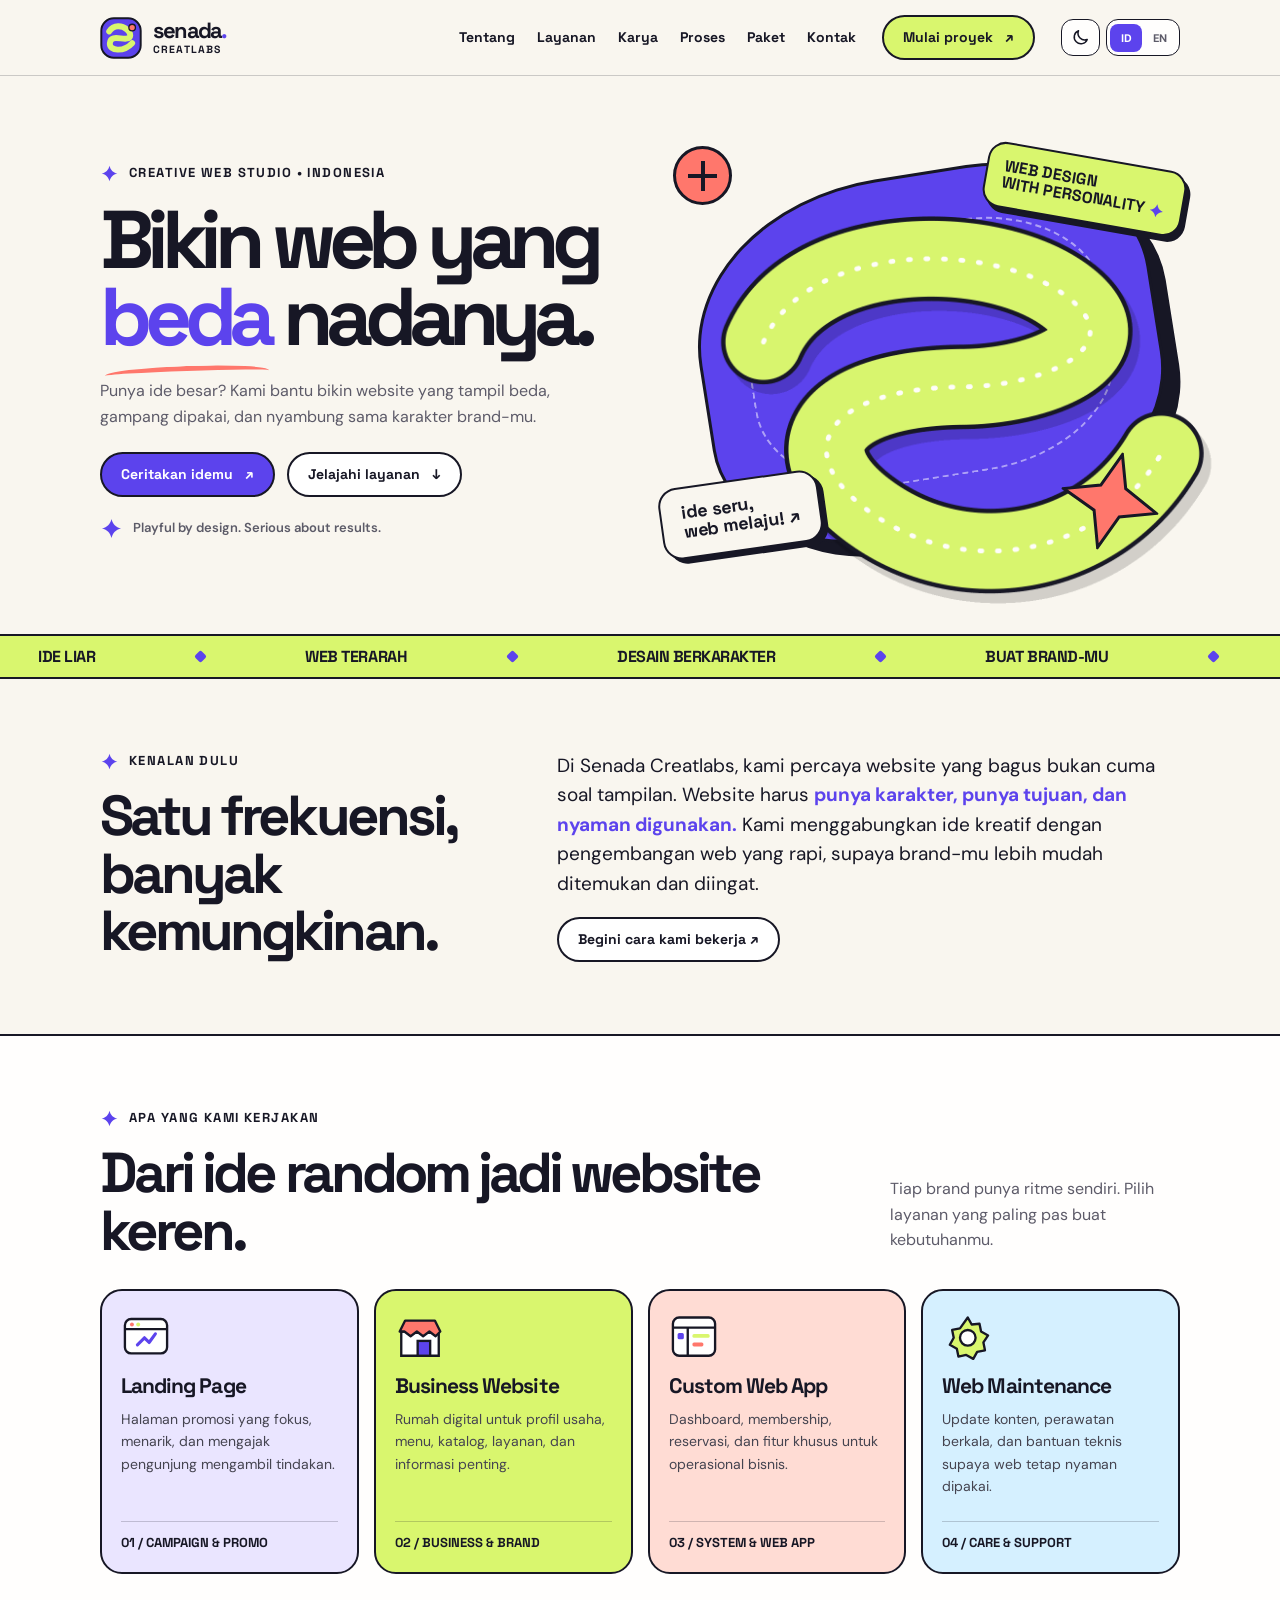
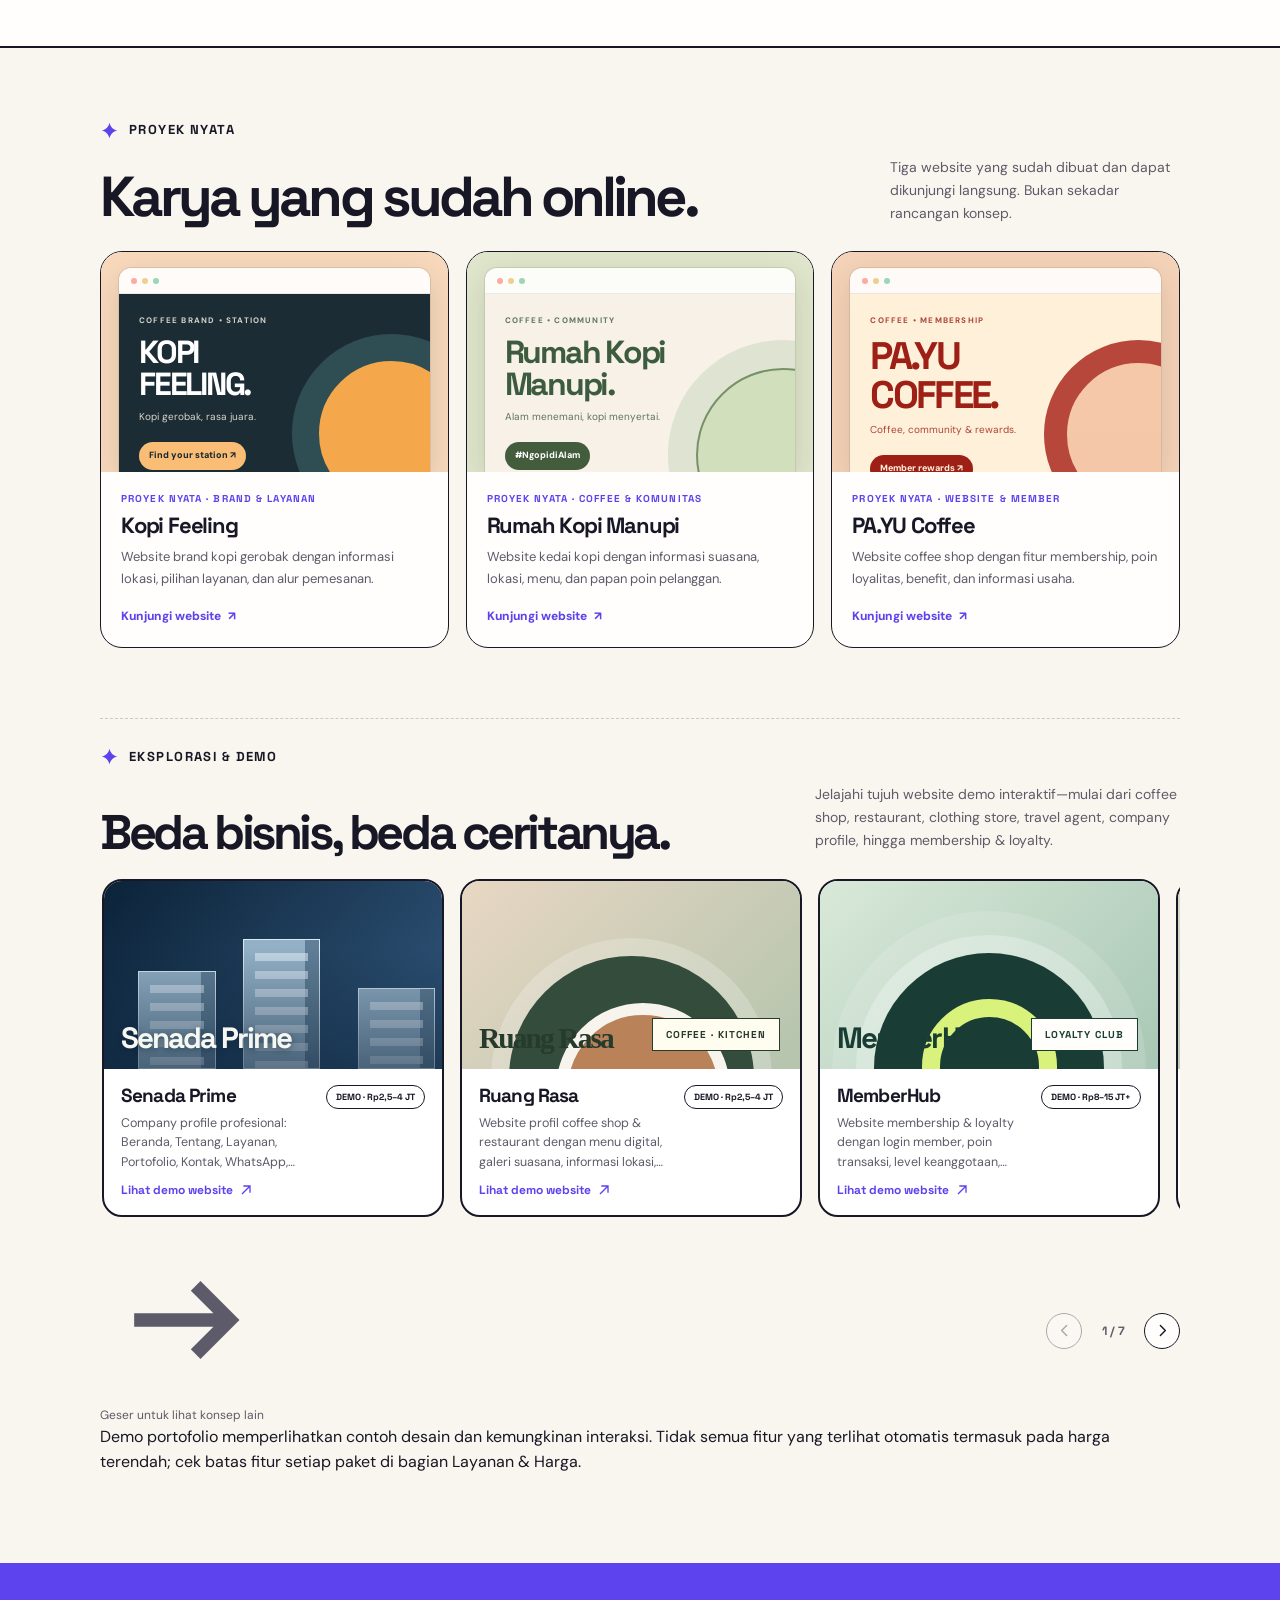
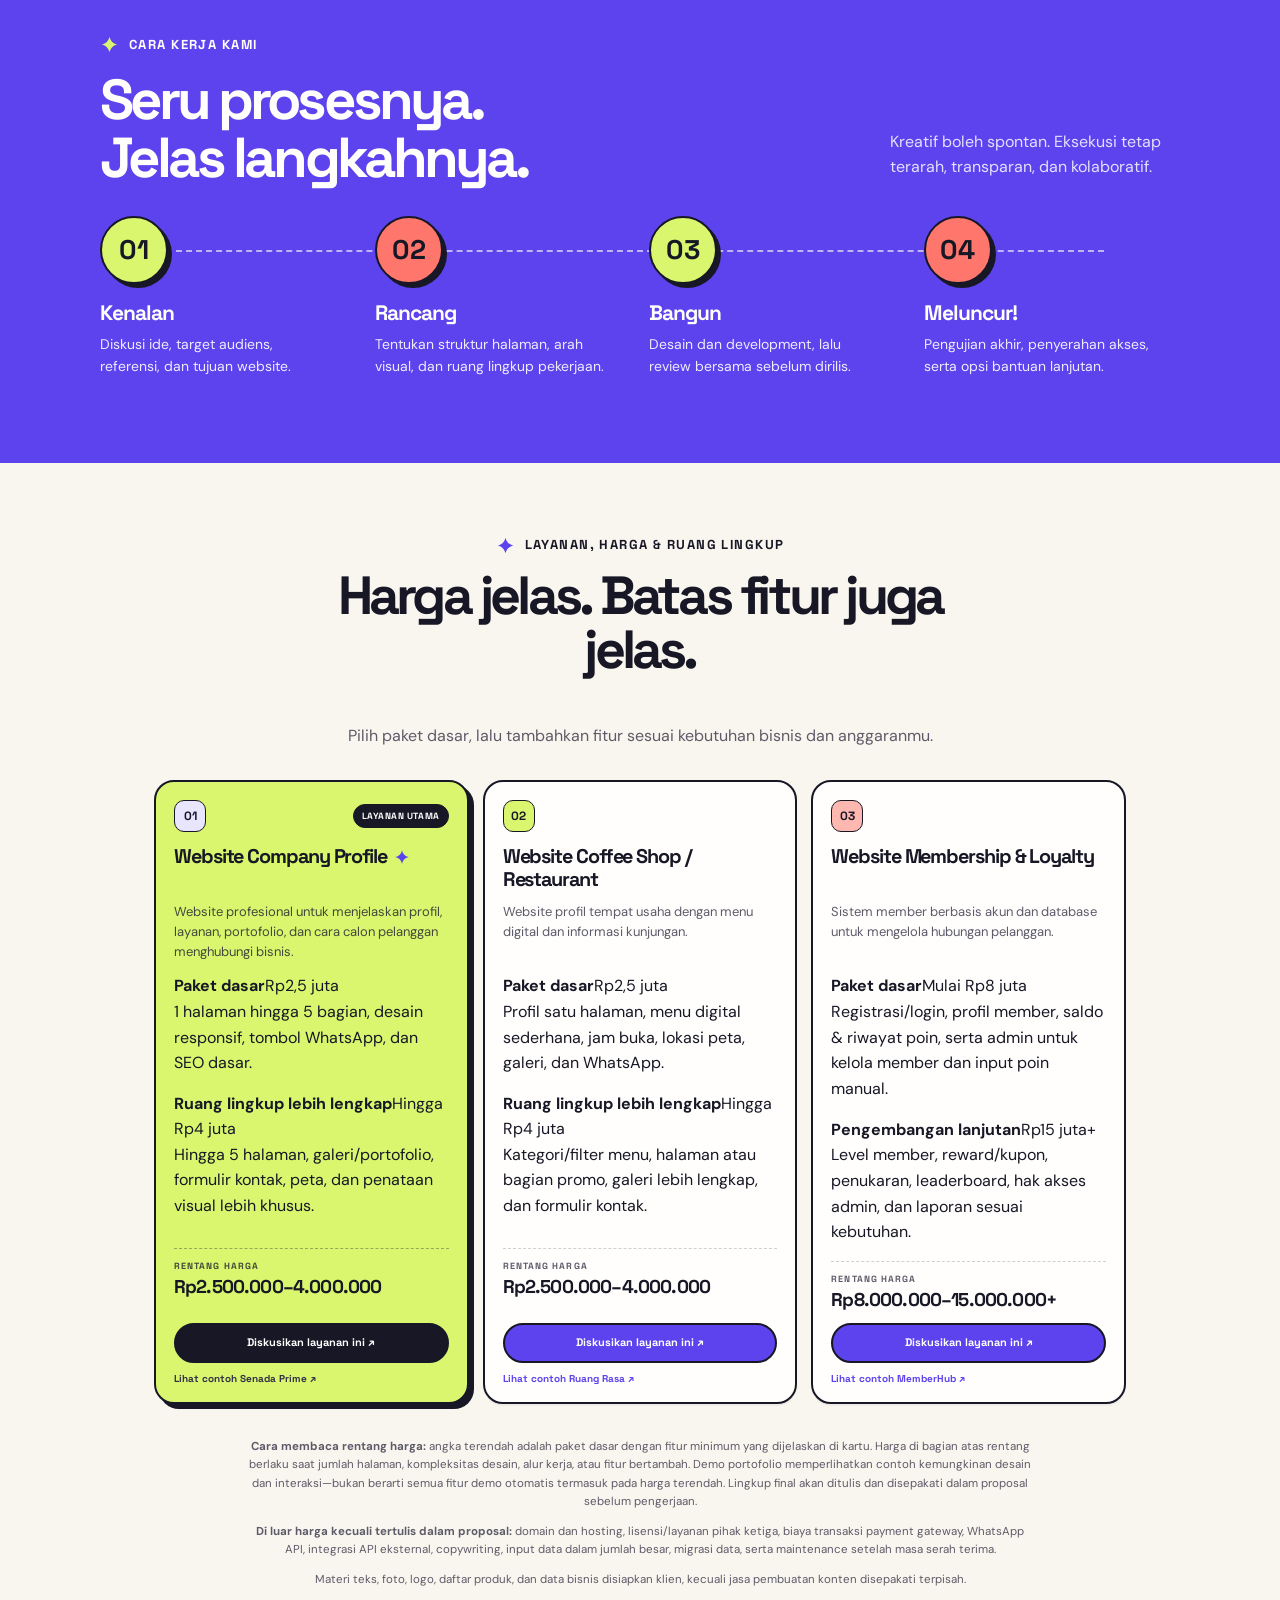
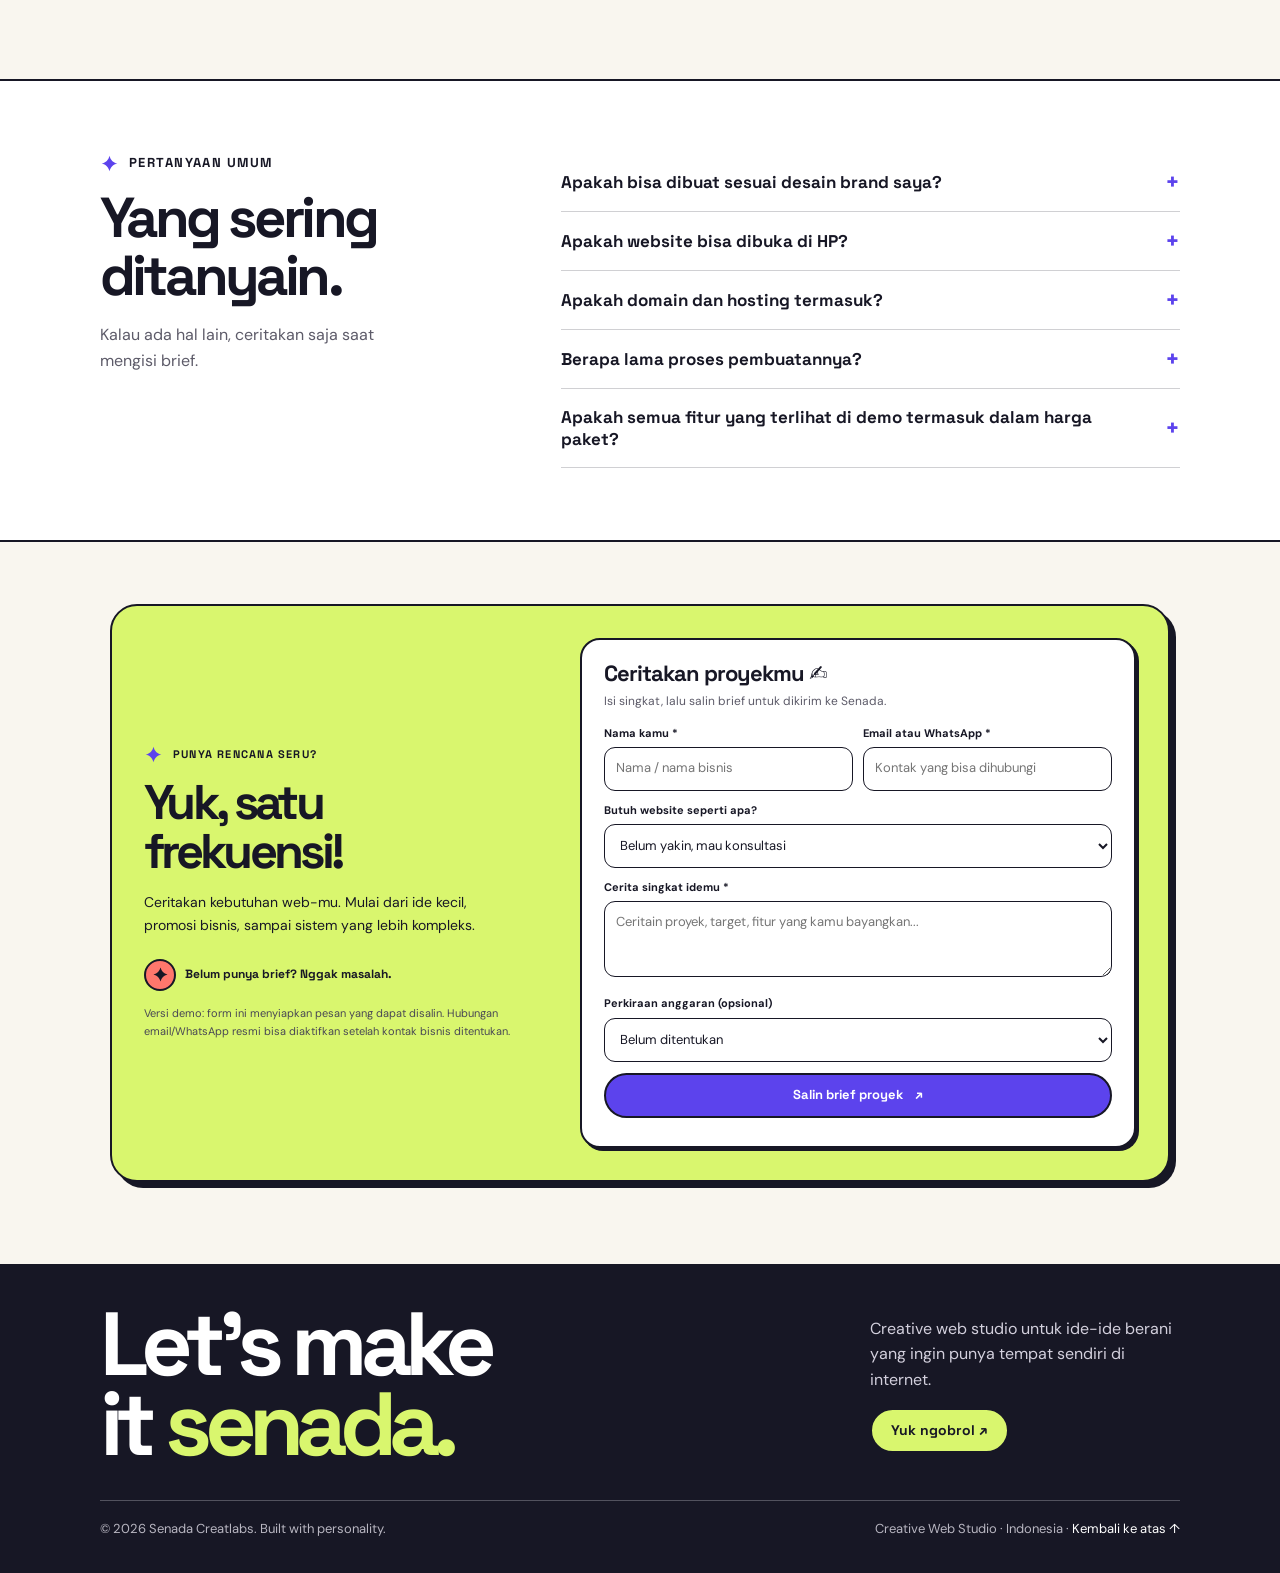
==== commit 9491b365: "Clarify package pricing and feature scope" ====
--- a/index.html
+++ b/index.html
@@ -43,7 +43,7 @@
   <link rel="stylesheet" href="pricing-services.css?v=5">
   <script src="real-project-screenshots.js" defer></script>
   <script src="demo-card-photos.js?v=2" defer></script>
-  <script src="preferences.js" defer></script>
+  <script src="preferences.js?v=pricing-scope-1" defer></script>
 </head>
 <body data-page="senada">
   <header class="site-header">
@@ -129,33 +129,34 @@
         <div class="eyebrow">Eksplorasi & Demo</div>
         <div class="section-heading"><h2>Beda bisnis, beda ceritanya.</h2><p>Jelajahi tujuh website demo interaktif—mulai dari coffee shop, restaurant, clothing store, travel agent, company profile, hingga membership & loyalty.</p></div>
       </div><div class="work-grid" id="work-slider" role="region" aria-roledescription="carousel" aria-label="Geser untuk melihat tujuh konsep website" tabindex="0">
-      <a class="work-card work-card-link" href="demos/senada-prime.html" aria-label="Buka demo Senada Prime — company profile Rp1–2 juta"><div class="work-art work-art--company" aria-hidden="true"><span class="work-overlay">Senada Prime</span><span class="tower tower--one"></span><span class="tower tower--two"></span><span class="tower tower--three"></span></div><div class="work-caption"><div><h3>Senada Prime</h3><p>Company profile profesional: Beranda, Tentang, Layanan, Portofolio, Kontak, WhatsApp, peta, formulir sederhana, desain responsif, dan SEO dasar.</p><span class="work-cta">Lihat demo website <svg viewBox="0 0 24 24" aria-hidden="true" fill="none" stroke="currentColor" stroke-width="2"><path d="M6 18 18 6M8 6h10v10"/></svg></span></div><span class="demo-tag">DEMO · Rp1–2 JT</span></div></a>
-      <a class="work-card work-card-link" href="demos/senada-table.html" aria-label="Buka demo Ruang Rasa — coffee shop dan restaurant Rp1,5–3 juta"><div class="work-art work-art--restaurant" aria-hidden="true"><span class="work-overlay">Ruang Rasa</span><span class="restaurant-caption">COFFEE · KITCHEN</span></div><div class="work-caption"><div><h3>Ruang Rasa</h3><p>Website profil coffee shop &amp; restaurant dengan menu digital, galeri suasana, informasi lokasi, jam operasional, dan tombol kontak.</p><span class="work-cta">Lihat demo website <svg viewBox="0 0 24 24" aria-hidden="true" fill="none" stroke="currentColor" stroke-width="2"><path d="M6 18 18 6M8 6h10v10"/></svg></span></div><span class="demo-tag">DEMO · Rp1,5–3 JT</span></div></a>
-      <a class="work-card work-card-link" href="demos/senada-memberhub.html" aria-label="Buka demo MemberHub — membership dan loyalty Rp4–5 juta"><div class="work-art work-art--memberhub" aria-hidden="true"><span class="memberhub-orbit"></span><span class="work-overlay">MemberHub</span><span class="memberhub-chip">LOYALTY CLUB</span></div><div class="work-caption"><div><h3>MemberHub</h3><p>Website membership &amp; loyalty dengan login member, poin transaksi, level keanggotaan, reward, leaderboard, dan dashboard admin interaktif.</p><span class="work-cta">Lihat demo website <svg viewBox="0 0 24 24" aria-hidden="true" fill="none" stroke="currentColor" stroke-width="2"><path d="M6 18 18 6M8 6h10v10"/></svg></span></div><span class="demo-tag">DEMO · Rp4–5 JT</span></div></a>
-      <a class="work-card work-card-link" href="demos/senada-supply.html" aria-label="Buka demo online store Senada Supply"><div class="work-art work-art--supply" aria-hidden="true"><span class="work-overlay">Senada Supply</span><svg class="preview-garment" viewBox="0 0 180 190" fill="none"><path d="M47 29 70 18l20 9 20-9 23 11 28 32-24 25-17-17-4 98H64L60 69 43 86 19 61Z" fill="#5f7560" stroke="#273a2c" stroke-width="5" stroke-linejoin="round"/><path d="M71 19q18 30 38 0" stroke="#d7e6ce" stroke-width="4"/><path d="M68 147h47" stroke="#afc3a8" stroke-width="3"/><text x="91" y="107" text-anchor="middle" fill="#e5f0db" font-family="sans-serif" font-size="13" font-weight="bold">S/S</text></svg></div><div class="work-caption"><div><h3>Senada Supply</h3><p>Contoh online store fashion dengan katalog, pencarian dan filter, detail produk, pilihan varian, wishlist, keranjang, serta checkout simulasi.</p><span class="work-cta">Lihat demo online store <svg viewBox="0 0 24 24" aria-hidden="true" fill="none" stroke="currentColor" stroke-width="2"><path d="M6 18 18 6M8 6h10v10"/></svg></span></div><span class="demo-tag">DEMO · Rp2,5–5 JT</span></div></a>
+      <a class="work-card work-card-link" href="demos/senada-prime.html" aria-label="Buka demo Senada Prime — company profile Rp2,5–4 juta"><div class="work-art work-art--company" aria-hidden="true"><span class="work-overlay">Senada Prime</span><span class="tower tower--one"></span><span class="tower tower--two"></span><span class="tower tower--three"></span></div><div class="work-caption"><div><h3>Senada Prime</h3><p>Company profile profesional: Beranda, Tentang, Layanan, Portofolio, Kontak, WhatsApp, peta, formulir sederhana, desain responsif, dan SEO dasar.</p><span class="work-cta">Lihat demo website <svg viewBox="0 0 24 24" aria-hidden="true" fill="none" stroke="currentColor" stroke-width="2"><path d="M6 18 18 6M8 6h10v10"/></svg></span></div><span class="demo-tag">DEMO · Rp2,5–4 JT</span></div></a>
+      <a class="work-card work-card-link" href="demos/senada-table.html" aria-label="Buka demo Ruang Rasa — coffee shop dan restaurant Rp2,5–4 juta"><div class="work-art work-art--restaurant" aria-hidden="true"><span class="work-overlay">Ruang Rasa</span><span class="restaurant-caption">COFFEE · KITCHEN</span></div><div class="work-caption"><div><h3>Ruang Rasa</h3><p>Website profil coffee shop &amp; restaurant dengan menu digital, galeri suasana, informasi lokasi, jam operasional, dan tombol kontak.</p><span class="work-cta">Lihat demo website <svg viewBox="0 0 24 24" aria-hidden="true" fill="none" stroke="currentColor" stroke-width="2"><path d="M6 18 18 6M8 6h10v10"/></svg></span></div><span class="demo-tag">DEMO · Rp2,5–4 JT</span></div></a>
+      <a class="work-card work-card-link" href="demos/senada-memberhub.html" aria-label="Buka demo MemberHub — membership dan loyalty Rp8–15 juta ke atas"><div class="work-art work-art--memberhub" aria-hidden="true"><span class="memberhub-orbit"></span><span class="work-overlay">MemberHub</span><span class="memberhub-chip">LOYALTY CLUB</span></div><div class="work-caption"><div><h3>MemberHub</h3><p>Website membership &amp; loyalty dengan login member, poin transaksi, level keanggotaan, reward, leaderboard, dan dashboard admin interaktif.</p><span class="work-cta">Lihat demo website <svg viewBox="0 0 24 24" aria-hidden="true" fill="none" stroke="currentColor" stroke-width="2"><path d="M6 18 18 6M8 6h10v10"/></svg></span></div><span class="demo-tag">DEMO · Rp8–15 JT+</span></div></a>
+      <a class="work-card work-card-link" href="demos/senada-supply.html" aria-label="Buka demo online store Senada Supply"><div class="work-art work-art--supply" aria-hidden="true"><span class="work-overlay">Senada Supply</span><svg class="preview-garment" viewBox="0 0 180 190" fill="none"><path d="M47 29 70 18l20 9 20-9 23 11 28 32-24 25-17-17-4 98H64L60 69 43 86 19 61Z" fill="#5f7560" stroke="#273a2c" stroke-width="5" stroke-linejoin="round"/><path d="M71 19q18 30 38 0" stroke="#d7e6ce" stroke-width="4"/><path d="M68 147h47" stroke="#afc3a8" stroke-width="3"/><text x="91" y="107" text-anchor="middle" fill="#e5f0db" font-family="sans-serif" font-size="13" font-weight="bold">S/S</text></svg></div><div class="work-caption"><div><h3>Senada Supply</h3><p>Contoh online store fashion dengan katalog, pencarian dan filter, detail produk, pilihan varian, wishlist, keranjang, serta checkout simulasi.</p><span class="work-cta">Lihat demo online store <svg viewBox="0 0 24 24" aria-hidden="true" fill="none" stroke="currentColor" stroke-width="2"><path d="M6 18 18 6M8 6h10v10"/></svg></span></div><span class="demo-tag">DEMO · Rp4,5–8 JT</span></div></a>
 
-      <a class="work-card work-card-link" href="demos/senada-journey.html" aria-label="Buka demo Senada Journey — Website Travel & Booking Rp2–4 juta"><div class="work-art work-art--journey" aria-hidden="true"><span class="work-overlay">Senada Journey</span><span class="preview-wave"></span></div><div class="work-caption"><div><h3>Senada Journey</h3><p>Website Travel &amp; Booking dengan katalog paket wisata, pencarian destinasi, itinerary, estimasi biaya, dan formulir reservasi simulasi.</p><span class="work-cta">Lihat demo website <svg viewBox="0 0 24 24" aria-hidden="true" fill="none" stroke="currentColor" stroke-width="2"><path d="M6 18 18 6M8 6h10v10"/></svg></span></div><span class="demo-tag">DEMO · Rp2–4 JT</span></div></a>
+      <a class="work-card work-card-link" href="demos/senada-journey.html" aria-label="Buka demo Senada Journey — Website Travel & Booking Rp2–4 juta"><div class="work-art work-art--journey" aria-hidden="true"><span class="work-overlay">Senada Journey</span><span class="preview-wave"></span></div><div class="work-caption"><div><h3>Senada Journey</h3><p>Website Travel &amp; Booking dengan katalog paket wisata, pencarian destinasi, itinerary, estimasi biaya, dan formulir reservasi simulasi.</p><span class="work-cta">Lihat demo website <svg viewBox="0 0 24 24" aria-hidden="true" fill="none" stroke="currentColor" stroke-width="2"><path d="M6 18 18 6M8 6h10v10"/></svg></span></div><span class="demo-tag">DEMO · Rp3,5–6 JT</span></div></a>
       <a class="work-card work-card-link" href="demos/senada-coffee.html"><div class="work-art work-art--coffee" aria-hidden="true"><span class="work-overlay">Senada Coffee</span></div><div class="work-caption"><div><h3>Senada Coffee</h3><p>Contoh website pemesanan coffee shop dengan katalog, keranjang, checkout, dan QR pembayaran fiktif.</p><span class="work-cta">Lihat demo website <svg viewBox="0 0 24 24" aria-hidden="true" fill="none" stroke="currentColor" stroke-width="2"><path d="M6 18 18 6M8 6h10v10"/></svg></span></div><span class="demo-tag">DEMO</span></div></a>
       <a class="work-card work-card-link" href="demos/senada-bloom.html"><div class="work-art work-art--lifestyle" aria-hidden="true"><span class="work-overlay">Senada Bloom</span></div><div class="work-caption"><div><h3>Senada Bloom</h3><p>Contoh website lifestyle &amp; beauty dengan warna ekspresif, katalog produk, dan storytelling visual.</p><span class="work-cta">Lihat demo website <svg viewBox="0 0 24 24" aria-hidden="true" fill="none" stroke="currentColor" stroke-width="2"><path d="M6 18 18 6M8 6h10v10"/></svg></span></div><span class="demo-tag">DEMO</span></div></a>
-    </div><div class="slider-controls" data-slider-target="work-slider"><span class="swipe-hint"><svg viewBox="0 0 24 24" fill="none" stroke="currentColor" stroke-width="2" aria-hidden="true"><path d="M5 12h14m-5-5 5 5-5 5"/></svg>Geser untuk lihat konsep lain</span><div class="slider-actions"><button class="slide-arrow" type="button" data-direction="-1" aria-label="konsep sebelumnya"><svg viewBox="0 0 24 24"><path d="m15 5-7 7 7 7"/></svg></button><span class="slide-count" aria-live="polite">1 / 7</span><button class="slide-arrow" type="button" data-direction="1" aria-label="konsep berikutnya"><svg viewBox="0 0 24 24"><path d="m9 5 7 7-7 7"/></svg></button></div></div></div></section>
+    </div><div class="slider-controls" data-slider-target="work-slider"><span class="swipe-hint"><svg viewBox="0 0 24 24" fill="none" stroke="currentColor" stroke-width="2" aria-hidden="true"><path d="M5 12h14m-5-5 5 5-5 5"/></svg>Geser untuk lihat konsep lain</span><div class="slider-actions"><button class="slide-arrow" type="button" data-direction="-1" aria-label="konsep sebelumnya"><svg viewBox="0 0 24 24"><path d="m15 5-7 7 7 7"/></svg></button><span class="slide-count" aria-live="polite">1 / 7</span><button class="slide-arrow" type="button" data-direction="1" aria-label="konsep berikutnya"><svg viewBox="0 0 24 24"><path d="m9 5 7 7-7 7"/></svg></button></div></div><p class="work-demo-note">Demo portofolio memperlihatkan contoh desain dan kemungkinan interaksi. Tidak semua fitur yang terlihat otomatis termasuk pada harga terendah; cek batas fitur setiap paket di bagian Layanan &amp; Harga.</p></div></section>
     <section class="process" id="process"><div class="container"><div class="eyebrow">Cara kerja kami</div><div class="section-heading"><h2>Seru prosesnya.<br>Jelas langkahnya.</h2><p>Kreatif boleh spontan. Eksekusi tetap terarah, transparan, dan kolaboratif.</p></div><div class="steps">
       <div class="step"><div class="step-num">01</div><h3>Kenalan</h3><p>Diskusi ide, target audiens, referensi, dan tujuan website.</p></div><div class="step"><div class="step-num">02</div><h3>Rancang</h3><p>Tentukan struktur halaman, arah visual, dan ruang lingkup pekerjaan.</p></div><div class="step"><div class="step-num">03</div><h3>Bangun</h3><p>Desain dan development, lalu review bersama sebelum dirilis.</p></div><div class="step"><div class="step-num">04</div><h3>Meluncur!</h3><p>Pengujian akhir, penyerahan akses, serta opsi bantuan lanjutan.</p></div>
     </div></div></section>
-    <section id="packages"><div class="container"><div class="packages-head"><div class="eyebrow">Layanan & harga awal</div><h2>Website yang tepat, dengan harga awal yang jelas.</h2><p class="muted">Lima layanan utama yang bisa kamu diskusikan bersama Senada.</p></div><div class="packages service-price-grid" id="package-slider" role="region" aria-roledescription="carousel" aria-label="Paket layanan website" tabindex="0">
-      <article class="package service-price-card is-priority"><div class="service-price-top"><span class="service-index">01</span><span class="service-priority">Prioritas utama</span></div><h3>Website Company Profile <span class="spark-icon spark-icon--sm" aria-hidden="true"></span></h3><p class="desc">Beranda, Tentang, Layanan, Portofolio, Kontak, WhatsApp, peta, formulir sederhana, responsif, dan SEO dasar.</p><div class="service-price-bottom"><span class="service-price-label">Harga awal</span><strong class="service-price-value">Rp1.000.000–2.000.000</strong></div><a class="btn" href="#contact" data-package="Website Company Profile" data-price="Rp1.000.000–2.000.000">Diskusikan layanan ini ↗</a><a class="package-example-link" href="demos/senada-prime.html">Lihat contoh Senada Prime ↗</a></article>
-      <article class="package service-price-card"><div class="service-price-top"><span class="service-index">02</span></div><h3>Website Coffee Shop / Restaurant</h3><p class="desc">Profil usaha, menu digital, galeri, lokasi Google Maps, promo, dan tombol WhatsApp.</p><div class="service-price-bottom"><span class="service-price-label">Harga awal</span><strong class="service-price-value">Rp1.500.000–3.000.000</strong></div><a class="btn" href="#contact" data-package="Website Coffee Shop / Restaurant" data-price="Rp1.500.000–3.000.000">Diskusikan layanan ini ↗</a><a class="package-example-link" href="demos/senada-table.html">Lihat contoh Ruang Rasa ↗</a></article>
-      <article class="package service-price-card"><div class="service-price-top"><span class="service-index">03</span></div><h3>Website Membership & Loyalty</h3><p class="desc">Sistem member, poin transaksi, leaderboard, reward, dan dashboard admin.</p><div class="service-price-bottom"><span class="service-price-label">Harga awal</span><strong class="service-price-value">Rp4.000.000–8.000.000+</strong></div><a class="btn" href="#contact" data-package="Website Membership & Loyalty" data-price="Rp4.000.000–8.000.000+">Diskusikan layanan ini ↗</a><a class="package-example-link" href="demos/senada-memberhub.html">Lihat contoh MemberHub ↗</a></article>
-      <article class="package service-price-card"><div class="service-price-top"><span class="service-index">04</span></div><h3>Website Toko Online</h3><p class="desc">Katalog produk, pencarian dan filter, detail produk, wishlist, keranjang, checkout, serta integrasi pembayaran sesuai kebutuhan.</p><div class="service-price-bottom"><span class="service-price-label">Harga awal</span><strong class="service-price-value">Rp2.500.000–5.000.000</strong></div><a class="btn" href="#contact" data-package="Website Toko Online" data-price="Rp2.500.000–5.000.000">Diskusikan layanan ini ↗</a><a class="package-example-link" href="demos/senada-supply.html">Lihat contoh Senada Supply ↗</a></article>
-      <article class="package service-price-card"><div class="service-price-top"><span class="service-index">05</span></div><h3>Website Travel &amp; Booking</h3><p class="desc">Katalog paket perjalanan, pencarian dan filter destinasi, itinerary, estimasi biaya, formulir reservasi, serta opsi integrasi WhatsApp.</p><div class="service-price-bottom"><span class="service-price-label">Harga awal</span><strong class="service-price-value">Rp2.000.000–4.000.000</strong></div><a class="btn" href="#contact" data-package="Website Travel & Booking" data-price="Rp2.000.000–4.000.000">Diskusikan layanan ini ↗</a><a class="package-example-link" href="demos/senada-journey.html">Lihat contoh Senada Journey ↗</a></article>
-    </div><div class="slider-controls" data-slider-target="package-slider"><span class="swipe-hint"><svg viewBox="0 0 24 24" fill="none" stroke="currentColor" stroke-width="2" aria-hidden="true"><path d="M5 12h14m-5-5 5 5-5 5"/></svg>Geser untuk melihat semua layanan</span><div class="slider-actions"><button class="slide-arrow" type="button" data-direction="-1" aria-label="layanan sebelumnya"><svg viewBox="0 0 24 24"><path d="m15 5-7 7 7 7"/></svg></button><span class="slide-count" aria-live="polite">1 / 5</span><button class="slide-arrow" type="button" data-direction="1" aria-label="layanan berikutnya"><svg viewBox="0 0 24 24"><path d="m9 5 7 7-7 7"/></svg></button></div></div><p class="package-note"><em>Catatan: harga di atas adalah harga awal yang disarankan untuk menguji pasar, bukan tarif resmi atau hasil survei harga.</em><br>Hosting, domain, biaya layanan pihak ketiga, dan fitur tambahan dihitung terpisah.</p></div></section>
+    <section id="packages"><div class="container"><div class="packages-head"><div class="eyebrow">Layanan, harga & ruang lingkup</div><h2>Harga jelas. Batas fitur juga jelas.</h2><p class="muted">Pilih paket dasar, lalu tambahkan fitur sesuai kebutuhan bisnis dan anggaranmu.</p></div><div class="packages service-price-grid" id="package-slider" role="region" aria-roledescription="carousel" aria-label="Paket layanan website" tabindex="0">
+      <article class="package service-price-card is-priority"><div class="service-price-top"><span class="service-index">01</span><span class="service-priority">Layanan utama</span></div><h3>Website Company Profile <span class="spark-icon spark-icon--sm" aria-hidden="true"></span></h3><p class="desc">Website profesional untuk menjelaskan profil, layanan, portofolio, dan cara calon pelanggan menghubungi bisnis.</p><div class="price-scope"><div class="scope-tier"><div class="scope-tier-head"><strong>Paket dasar</strong><span>Rp2,5 juta</span></div><p>1 halaman hingga 5 bagian, desain responsif, tombol WhatsApp, dan SEO dasar.</p></div><div class="scope-tier scope-tier--plus"><div class="scope-tier-head"><strong>Ruang lingkup lebih lengkap</strong><span>Hingga Rp4 juta</span></div><p>Hingga 5 halaman, galeri/portofolio, formulir kontak, peta, dan penataan visual lebih khusus.</p></div></div><div class="service-price-bottom"><span class="service-price-label">Rentang harga</span><strong class="service-price-value">Rp2.500.000–4.000.000</strong></div><a class="btn" href="#contact" data-package="Website Company Profile" data-price="Rp2.500.000–4.000.000">Diskusikan layanan ini ↗</a><a class="package-example-link" href="demos/senada-prime.html">Lihat contoh Senada Prime ↗</a></article>
+      <article class="package service-price-card"><div class="service-price-top"><span class="service-index">02</span></div><h3>Website Coffee Shop / Restaurant</h3><p class="desc">Website profil tempat usaha dengan menu digital dan informasi kunjungan.</p><div class="price-scope"><div class="scope-tier"><div class="scope-tier-head"><strong>Paket dasar</strong><span>Rp2,5 juta</span></div><p>Profil satu halaman, menu digital sederhana, jam buka, lokasi peta, galeri, dan WhatsApp.</p></div><div class="scope-tier scope-tier--plus"><div class="scope-tier-head"><strong>Ruang lingkup lebih lengkap</strong><span>Hingga Rp4 juta</span></div><p>Kategori/filter menu, halaman atau bagian promo, galeri lebih lengkap, dan formulir kontak.</p></div></div><div class="service-price-bottom"><span class="service-price-label">Rentang harga</span><strong class="service-price-value">Rp2.500.000–4.000.000</strong></div><a class="btn" href="#contact" data-package="Website Coffee Shop / Restaurant" data-price="Rp2.500.000–4.000.000">Diskusikan layanan ini ↗</a><a class="package-example-link" href="demos/senada-table.html">Lihat contoh Ruang Rasa ↗</a></article>
+      <article class="package service-price-card"><div class="service-price-top"><span class="service-index">03</span></div><h3>Website Membership & Loyalty</h3><p class="desc">Sistem member berbasis akun dan database untuk mengelola hubungan pelanggan.</p><div class="price-scope"><div class="scope-tier"><div class="scope-tier-head"><strong>Paket dasar</strong><span>Mulai Rp8 juta</span></div><p>Registrasi/login, profil member, saldo &amp; riwayat poin, serta admin untuk kelola member dan input poin manual.</p></div><div class="scope-tier scope-tier--plus"><div class="scope-tier-head"><strong>Pengembangan lanjutan</strong><span>Rp15 juta+</span></div><p>Level member, reward/kupon, penukaran, leaderboard, hak akses admin, dan laporan sesuai kebutuhan.</p></div></div><div class="service-price-bottom"><span class="service-price-label">Rentang harga</span><strong class="service-price-value">Rp8.000.000–15.000.000+</strong></div><a class="btn" href="#contact" data-package="Website Membership & Loyalty" data-price="Rp8.000.000–15.000.000+">Diskusikan layanan ini ↗</a><a class="package-example-link" href="demos/senada-memberhub.html">Lihat contoh MemberHub ↗</a></article>
+      <article class="package service-price-card"><div class="service-price-top"><span class="service-index">04</span></div><h3>Website Toko Online</h3><p class="desc">Katalog produk dan alur permintaan pesanan untuk mulai menjual secara online.</p><div class="price-scope"><div class="scope-tier"><div class="scope-tier-head"><strong>Paket dasar</strong><span>Mulai Rp4,5 juta</span></div><p>Katalog, kategori, detail produk, keranjang sederhana, dan checkout melalui WhatsApp/formulir.</p></div><div class="scope-tier scope-tier--plus"><div class="scope-tier-head"><strong>Ruang lingkup lebih lengkap</strong><span>Hingga Rp8 juta</span></div><p>Varian produk, pencarian/filter, wishlist, formulir pesanan, dan panel admin produk/pesanan dasar.</p></div></div><div class="service-price-bottom"><span class="service-price-label">Rentang harga</span><strong class="service-price-value">Rp4.500.000–8.000.000</strong></div><a class="btn" href="#contact" data-package="Website Toko Online" data-price="Rp4.500.000–8.000.000">Diskusikan layanan ini ↗</a><a class="package-example-link" href="demos/senada-supply.html">Lihat contoh Senada Supply ↗</a></article>
+      <article class="package service-price-card"><div class="service-price-top"><span class="service-index">05</span></div><h3>Website Travel &amp; Booking</h3><p class="desc">Katalog destinasi dan paket perjalanan dengan alur permintaan reservasi.</p><div class="price-scope"><div class="scope-tier"><div class="scope-tier-head"><strong>Paket dasar</strong><span>Mulai Rp3,5 juta</span></div><p>Daftar destinasi/paket, detail perjalanan, itinerary, galeri, dan tombol konsultasi WhatsApp.</p></div><div class="scope-tier scope-tier--plus"><div class="scope-tier-head"><strong>Ruang lingkup lebih lengkap</strong><span>Hingga Rp6 juta</span></div><p>Pencarian/filter, formulir permintaan booking, dan notifikasi permintaan secara manual.</p></div></div><div class="service-price-bottom"><span class="service-price-label">Rentang harga</span><strong class="service-price-value">Rp3.500.000–6.000.000</strong></div><a class="btn" href="#contact" data-package="Website Travel & Booking" data-price="Rp3.500.000–6.000.000">Diskusikan layanan ini ↗</a><a class="package-example-link" href="demos/senada-journey.html">Lihat contoh Senada Journey ↗</a></article>
+    </div><div class="slider-controls" data-slider-target="package-slider"><span class="swipe-hint"><svg viewBox="0 0 24 24" fill="none" stroke="currentColor" stroke-width="2" aria-hidden="true"><path d="M5 12h14m-5-5 5 5-5 5"/></svg>Geser untuk melihat semua layanan</span><div class="slider-actions"><button class="slide-arrow" type="button" data-direction="-1" aria-label="layanan sebelumnya"><svg viewBox="0 0 24 24"><path d="m15 5-7 7 7 7"/></svg></button><span class="slide-count" aria-live="polite">1 / 5</span><button class="slide-arrow" type="button" data-direction="1" aria-label="layanan berikutnya"><svg viewBox="0 0 24 24"><path d="m9 5 7 7-7 7"/></svg></button></div></div><div class="package-note"><p><strong>Cara membaca rentang harga:</strong> angka terendah adalah paket dasar dengan fitur minimum yang dijelaskan di kartu. Harga di bagian atas rentang berlaku saat jumlah halaman, kompleksitas desain, alur kerja, atau fitur bertambah. Demo portofolio memperlihatkan contoh kemungkinan desain dan interaksi—bukan berarti semua fitur demo otomatis termasuk pada harga terendah. Lingkup final akan ditulis dan disepakati dalam proposal sebelum pengerjaan.</p><p><strong>Di luar harga kecuali tertulis dalam proposal:</strong> domain dan hosting, lisensi/layanan pihak ketiga, biaya transaksi payment gateway, WhatsApp API, integrasi API eksternal, copywriting, input data dalam jumlah besar, migrasi data, serta maintenance setelah masa serah terima.</p><p>Materi teks, foto, logo, daftar produk, dan data bisnis disiapkan klien, kecuali jasa pembuatan konten disepakati terpisah.</p></div></div></section>
     <section class="faq" id="faq"><div class="container faq-grid"><div><div class="eyebrow">Pertanyaan umum</div><h2>Yang sering ditanyain.</h2><p class="muted">Kalau ada hal lain, ceritakan saja saat mengisi brief.</p></div><div>
       <details class="faq-item"><summary class="faq-question">Apakah bisa dibuat sesuai desain brand saya? <span class="icon">+</span></summary><p class="faq-answer">Bisa. Warna, tipografi, tampilan, dan fitur akan disesuaikan dengan identitas brand dan kebutuhan yang disepakati.</p></details>
       <details class="faq-item"><summary class="faq-question">Apakah website bisa dibuka di HP? <span class="icon">+</span></summary><p class="faq-answer">Ya, desain responsif menjadi bagian dari pendekatan kami. Setiap proyek tetap melewati pengecekan tampilan di berbagai ukuran layar.</p></details>
       <details class="faq-item"><summary class="faq-question">Apakah domain dan hosting termasuk? <span class="icon">+</span></summary><p class="faq-answer">Bisa dibantu pengadaannya, tetapi biaya dan kepemilikan domain/hosting akan dijelaskan terpisah dalam proposal agar transparan.</p></details>
       <details class="faq-item"><summary class="faq-question">Berapa lama proses pembuatannya? <span class="icon">+</span></summary><p class="faq-answer">Tergantung kompleksitas dan kesiapan materi. Estimasi timeline akan diberikan setelah kebutuhan dan ruang lingkup proyek jelas.</p></details>
+      <details class="faq-item"><summary class="faq-question">Apakah semua fitur yang terlihat di demo termasuk dalam harga paket? <span class="icon">+</span></summary><p class="faq-answer">Tidak otomatis. Demo menunjukkan contoh kemungkinan desain dan fitur. Harga terendah hanya mencakup paket dasar yang tertulis pada bagian Layanan &amp; Harga. Fitur lanjutan, integrasi, dan kebutuhan khusus hanya dikerjakan jika masuk ke ruang lingkup serta proposal yang disepakati.</p></details>
     </div></div></section>
     <section class="contact" id="contact"><div class="container"><div class="contact-panel"><div><div class="eyebrow">Punya rencana seru?</div><h2>Yuk, satu frekuensi!</h2><p>Ceritakan kebutuhan web-mu. Mulai dari ide kecil, promosi bisnis, sampai sistem yang lebih kompleks.</p><div class="contact-info"><span class="circle spark-circle"><span class="spark-icon" aria-hidden="true"></span></span><span>Belum punya brief? Nggak masalah.</span></div><p class="contact-demo-note">Versi demo: form ini menyiapkan pesan yang dapat disalin. Hubungan email/WhatsApp resmi bisa diaktifkan setelah kontak bisnis ditentukan.</p></div>
-      <form class="brief-form" id="brief-form"><h3>Ceritakan proyekmu ✍</h3><p>Isi singkat, lalu salin brief untuk dikirim ke Senada.</p><div class="form-row"><div class="field"><label for="name">Nama kamu *</label><input id="name" name="name" placeholder="Nama / nama bisnis" autocomplete="name" required maxlength="120"></div><div class="field"><label for="contact-info">Email atau WhatsApp *</label><input id="contact-info" name="contact" placeholder="Kontak yang bisa dihubungi" required maxlength="150"></div></div><div class="field"><label for="type">Butuh website seperti apa?</label><select id="type" name="type"><option>Belum yakin, mau konsultasi</option><option>Website Company Profile</option><option>Website Coffee Shop / Restaurant</option><option>Website Membership & Loyalty</option><option>Website Toko Online</option><option>Website Travel & Booking</option></select></div><div class="field"><label for="detail">Cerita singkat idemu *</label><textarea id="detail" name="detail" placeholder="Ceritain proyek, target, fitur yang kamu bayangkan..." required maxlength="1500"></textarea></div><div class="field"><label for="budget">Perkiraan anggaran (opsional)</label><select id="budget" name="budget"><option value="Belum ditentukan">Belum ditentukan</option><option value="Rp1–2 juta">Rp1–2 juta</option><option value="Rp2–4 juta">Rp2–4 juta</option><option value="Rp4–8 juta">Rp4–8 juta</option><option value="Di atas Rp8 juta">Di atas Rp8 juta</option></select></div><button class="btn btn--violet" type="submit">Salin brief proyek <span aria-hidden="true">↗</span></button><div id="form-status" class="form-status" role="status" aria-live="polite"></div></form>
+      <form class="brief-form" id="brief-form"><h3>Ceritakan proyekmu ✍</h3><p>Isi singkat, lalu salin brief untuk dikirim ke Senada.</p><div class="form-row"><div class="field"><label for="name">Nama kamu *</label><input id="name" name="name" placeholder="Nama / nama bisnis" autocomplete="name" required maxlength="120"></div><div class="field"><label for="contact-info">Email atau WhatsApp *</label><input id="contact-info" name="contact" placeholder="Kontak yang bisa dihubungi" required maxlength="150"></div></div><div class="field"><label for="type">Butuh website seperti apa?</label><select id="type" name="type"><option>Belum yakin, mau konsultasi</option><option>Website Company Profile</option><option>Website Coffee Shop / Restaurant</option><option>Website Membership & Loyalty</option><option>Website Toko Online</option><option>Website Travel & Booking</option></select></div><div class="field"><label for="detail">Cerita singkat idemu *</label><textarea id="detail" name="detail" placeholder="Ceritain proyek, target, fitur yang kamu bayangkan..." required maxlength="1500"></textarea></div><div class="field"><label for="budget">Perkiraan anggaran (opsional)</label><select id="budget" name="budget"><option value="Belum ditentukan">Belum ditentukan</option><option value="Di bawah Rp2.500.000">Di bawah Rp2.500.000</option><option value="Rp2.500.000–4.000.000">Rp2.500.000–4.000.000</option><option value="Rp4.000.000–8.000.000">Rp4.000.000–8.000.000</option><option value="Rp8.000.000–15.000.000">Rp8.000.000–15.000.000</option><option value="Di atas Rp15.000.000">Di atas Rp15.000.000</option></select></div><button class="btn btn--violet" type="submit">Salin brief proyek <span aria-hidden="true">↗</span></button><div id="form-status" class="form-status" role="status" aria-live="polite"></div></form>
     </div></div></section>
   </main>
   <footer><div class="container"><div class="footer-top"><h2>Let's make<br>it <span>senada.</span></h2><div><p>Creative web studio untuk ide-ide berani yang ingin punya tempat sendiri di internet.</p><a class="btn btn--lime" href="#contact">Yuk ngobrol ↗</a></div></div><div class="footer-bottom"><p>© <span id="year">2026</span> Senada Creatlabs. Built with personality.</p><p>Creative Web Studio · Indonesia · <a class="footer-link" href="#home">Kembali ke atas ↑</a></p></div></div></footer>
--- a/demo-expansion.css
+++ b/demo-expansion.css
@@ -34,5 +34,5 @@
 #work .work-art--memberhub .work-overlay{position:absolute;z-index:2;left:22px;top:22px;color:#193d35;font:700 clamp(28px,3vw,43px) "Space Grotesk",sans-serif;letter-spacing:-.07em;text-shadow:none;transform:none}
 #work .work-art--memberhub .memberhub-orbit{position:absolute;z-index:1;width:135px;height:135px;border:18px solid #d9f27c;border-radius:50%;left:calc(50% - 67px);top:118px;box-shadow:0 8px 0 #102a24}
 #work .work-art--memberhub .memberhub-chip{position:absolute;z-index:3;right:20px;bottom:18px;padding:9px 13px;background:#fffefa;border:1.5px solid #193d35;color:#193d35;font:700 10px "Space Grotesk",sans-serif;letter-spacing:.1em}
-@media(min-width:1081px){#work .work-grid>.work-card:nth-child(7){grid-column:3/span 2}}
+@media(min-width:1081px){#work .work-grid>.work-card:last-child{grid-column:3/span 2}}
 @media(max-width:790px){#work .work-art--memberhub .work-overlay{font-size:clamp(28px,7vw,40px)}}
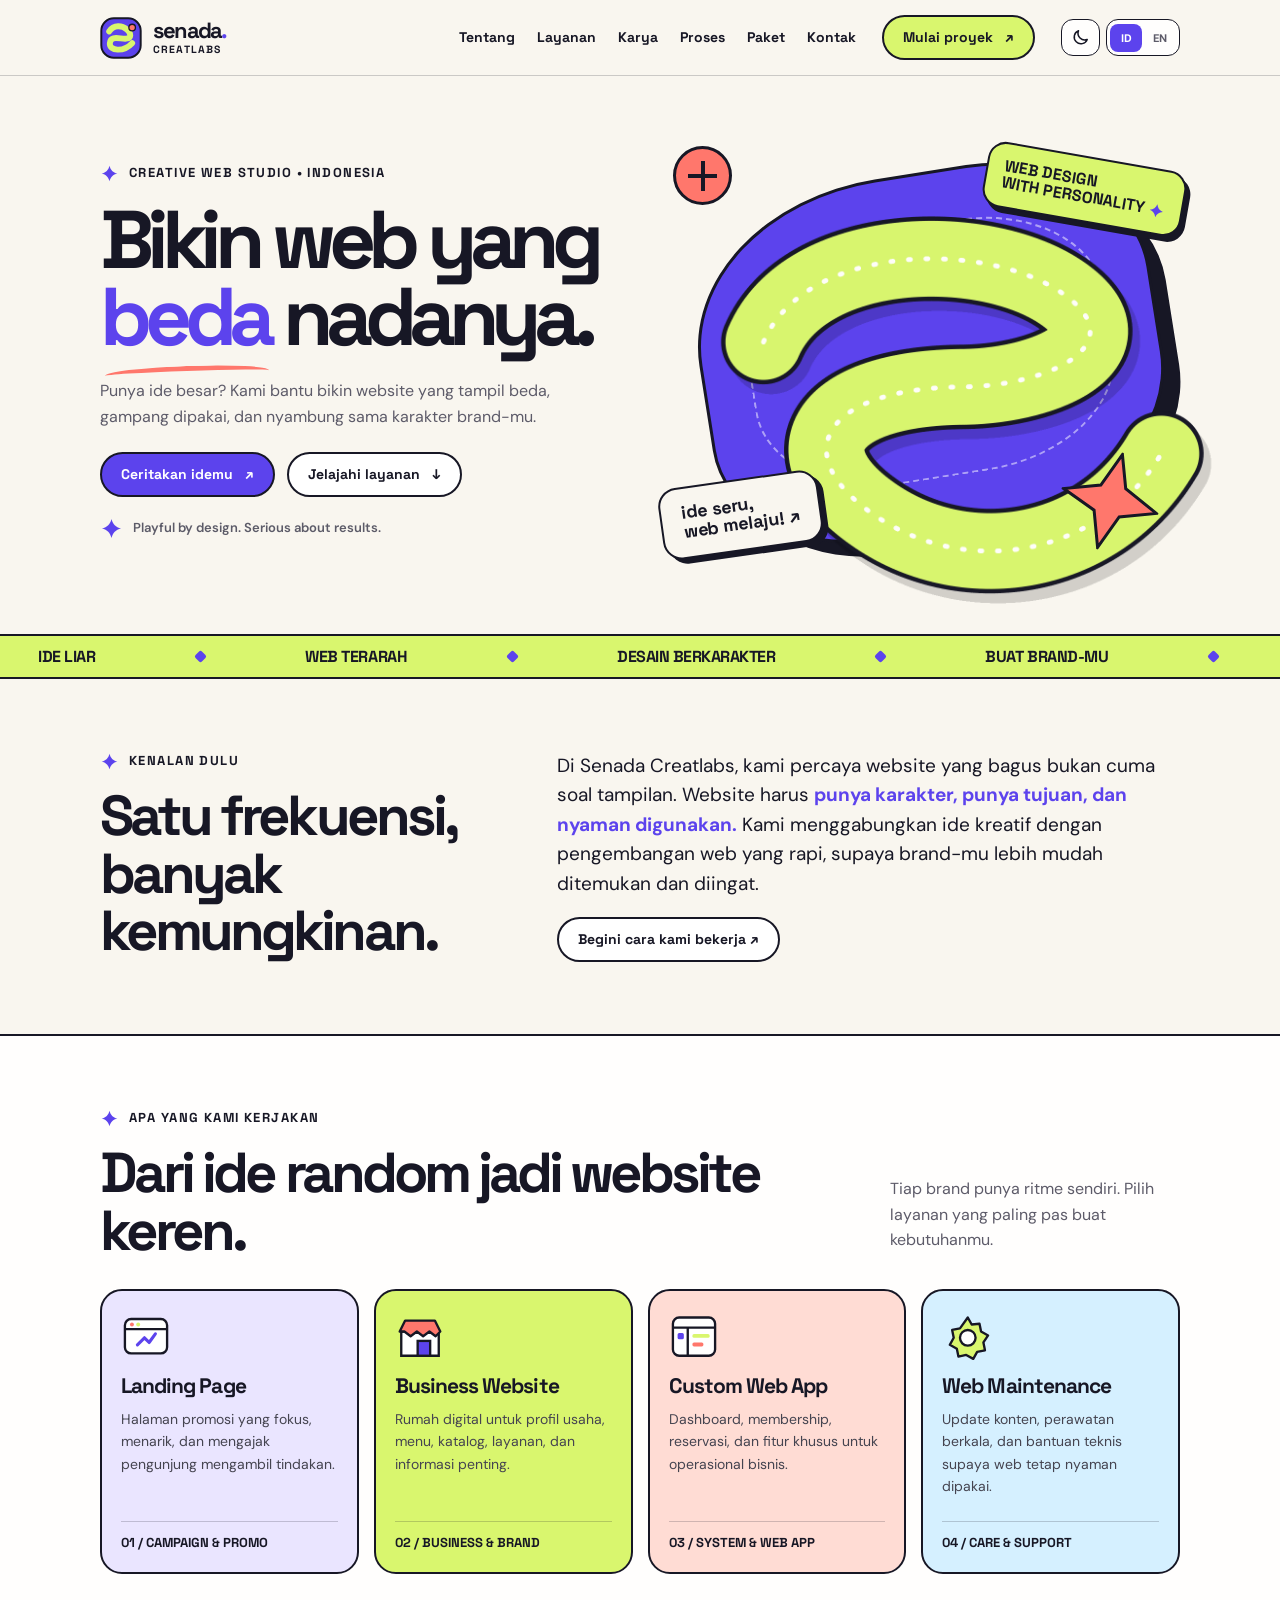
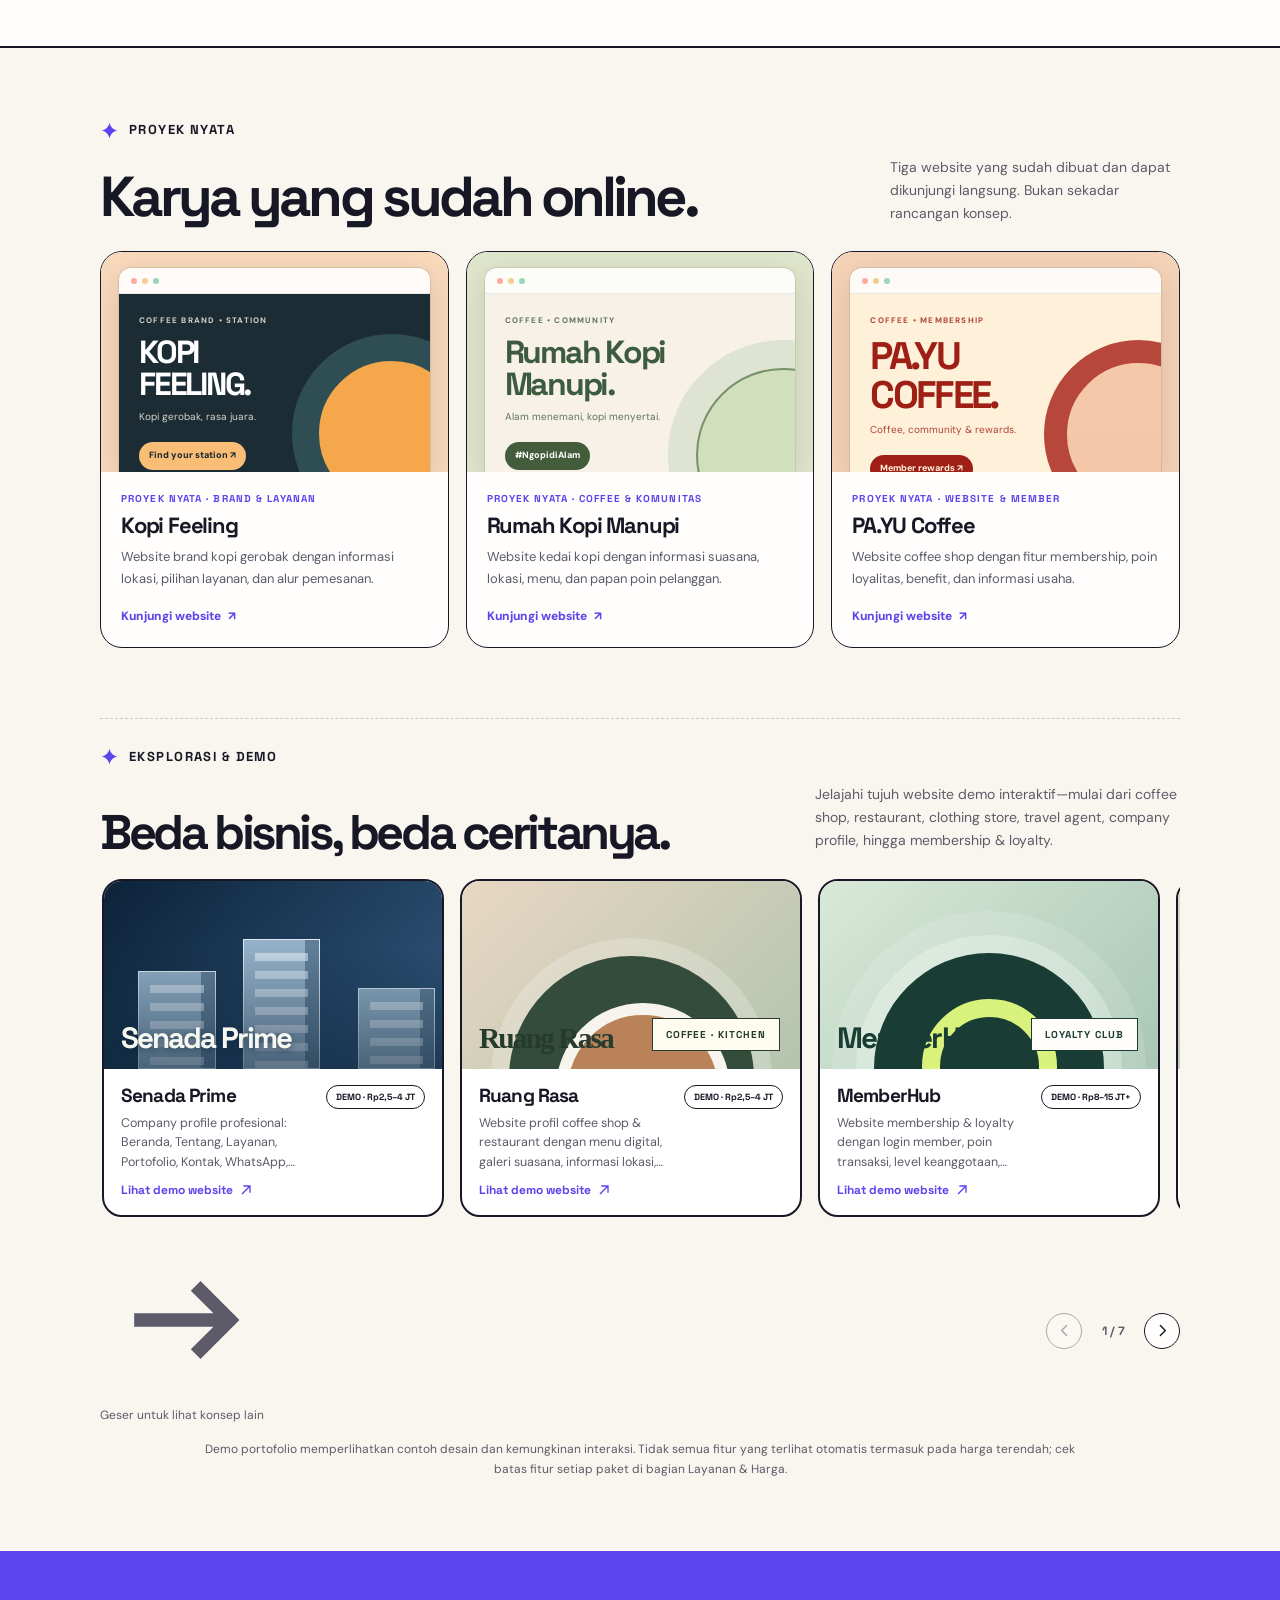
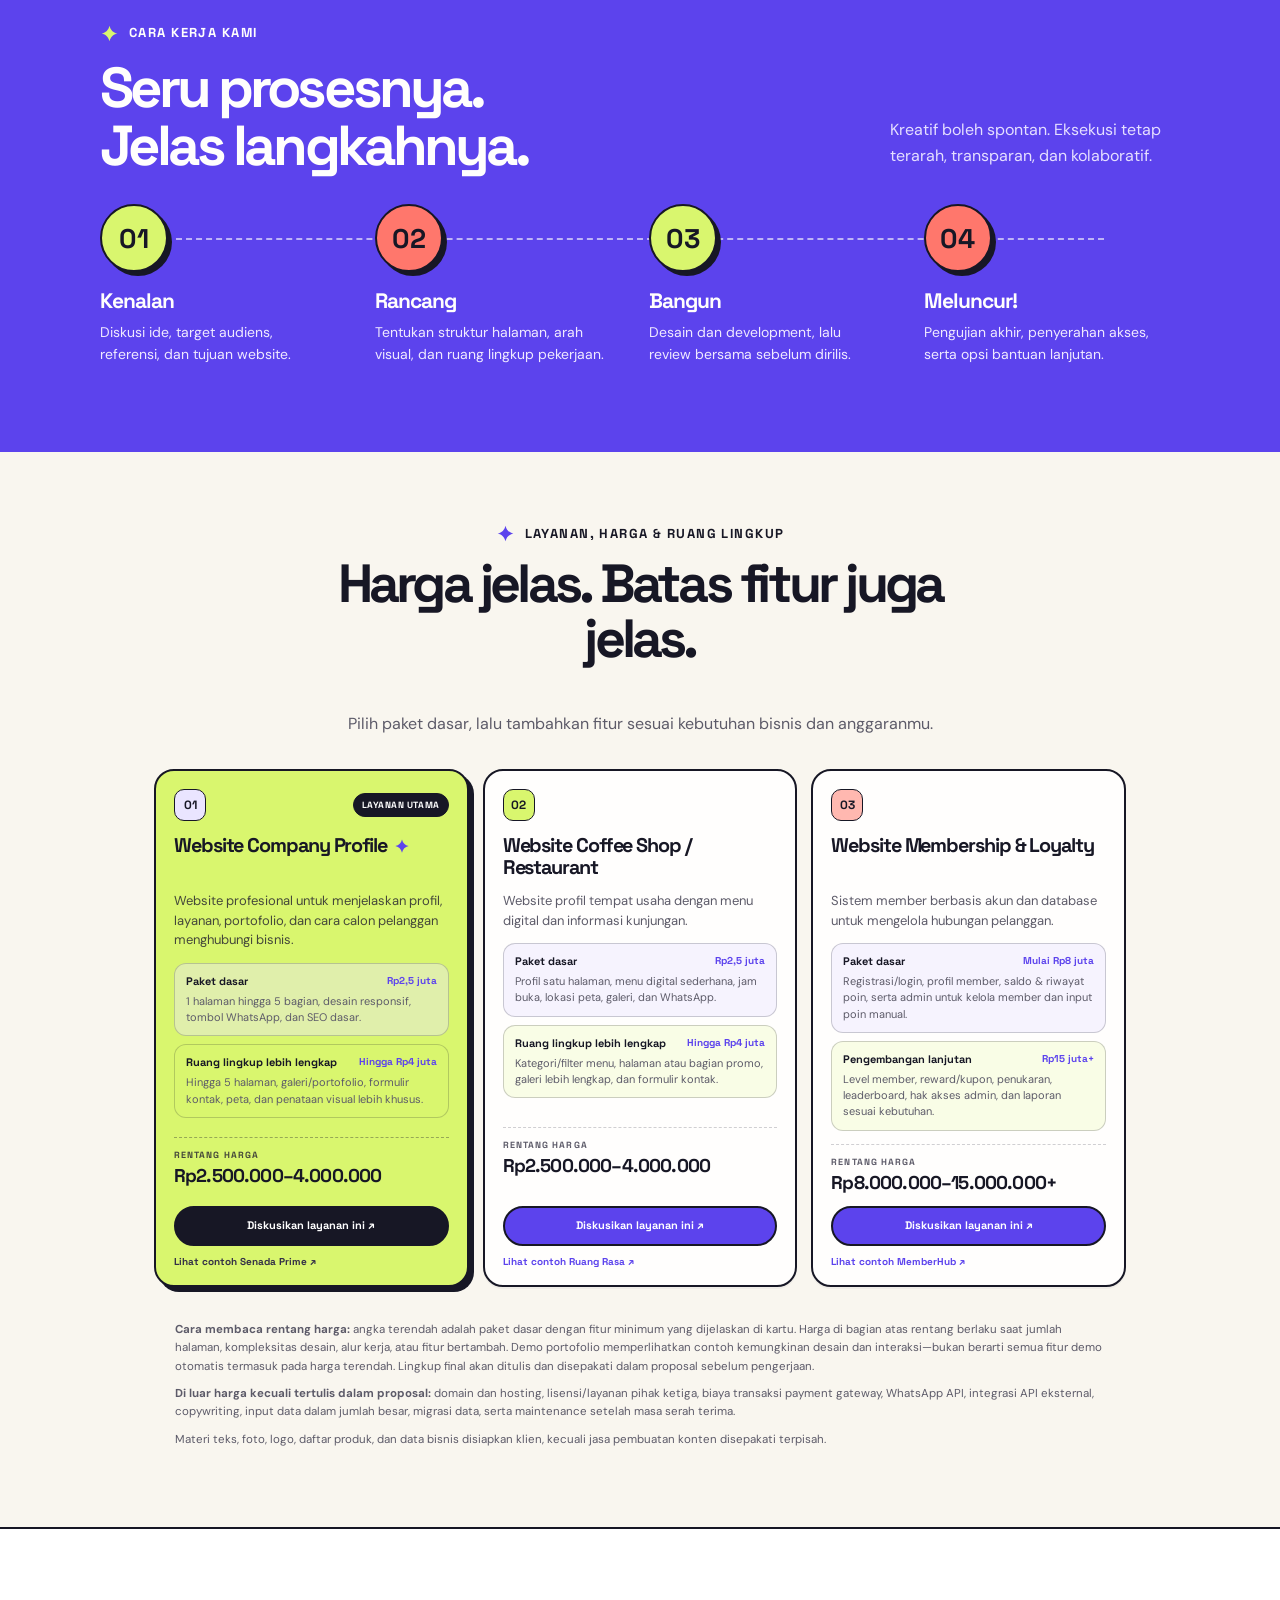
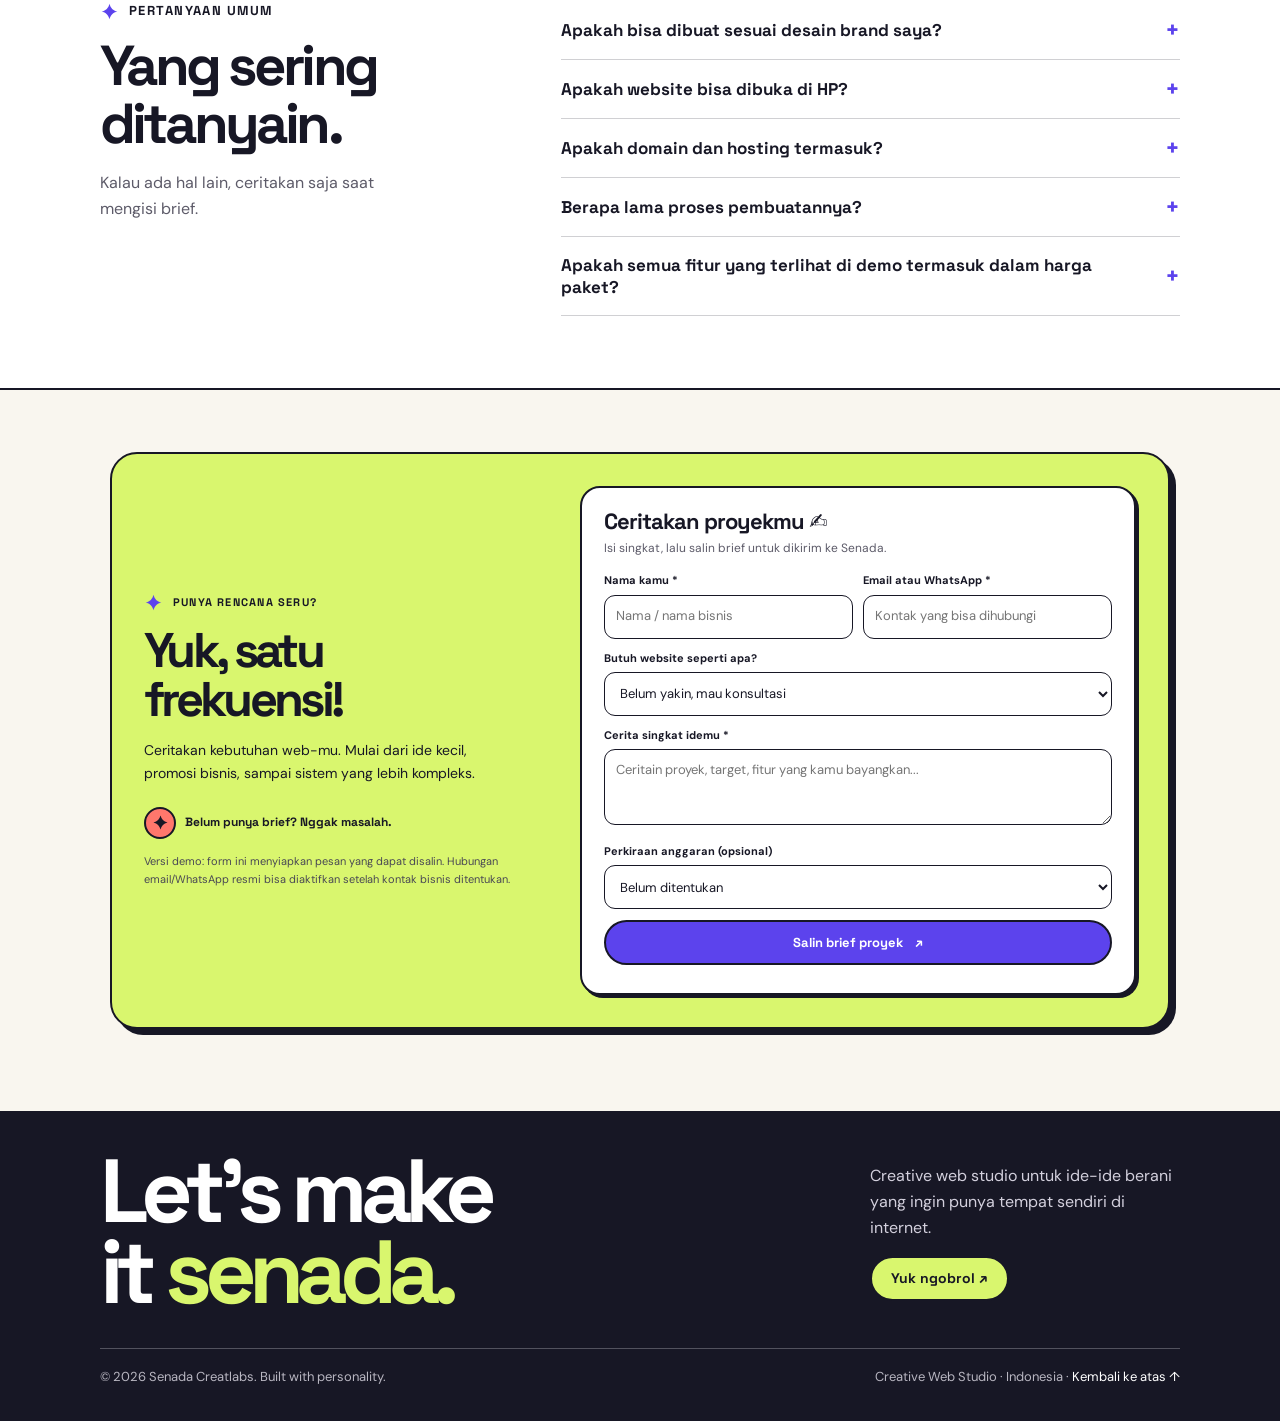
==== commit de571135: "Refresh package scope asset cache versions" ====
--- a/index.html
+++ b/index.html
@@ -40,7 +40,7 @@
   <link rel="stylesheet" href="demo-expansion.css?v=1">
   <link rel="stylesheet" href="demo-card-photos.css?v=2">
   <link rel="stylesheet" href="layout-refinement.css?v=1">
-  <link rel="stylesheet" href="pricing-services.css?v=5">
+  <link rel="stylesheet" href="pricing-services.css?v=6">
   <script src="real-project-screenshots.js" defer></script>
   <script src="demo-card-photos.js?v=2" defer></script>
   <script src="preferences.js?v=pricing-scope-1" defer></script>
--- a/pricing-services.css
+++ b/pricing-services.css
@@ -427,3 +427,35 @@
 @media(max-width:790px){
   #packages .package-example-link{font-size:10px;margin-top:8px}
 }
+
+
+/* Clear package boundaries: each price range has a visible entry scope and upper-tier scope. */
+#packages .service-price-card{min-height:470px}
+#packages .service-price-card .desc{min-height:0}
+#packages .price-scope{display:grid;gap:8px;margin:1px 0 13px}
+#packages .scope-tier{padding:10px 11px;border:1px solid var(--border);border-radius:12px;background:rgba(234,229,255,.42)}
+#packages .scope-tier--plus{background:rgba(217,246,110,.16)}
+#packages .scope-tier-head{display:flex;justify-content:space-between;align-items:flex-start;gap:8px;margin-bottom:4px}
+#packages .scope-tier-head strong{font:700 11px/1.35 "Space Grotesk",system-ui,sans-serif}
+#packages .scope-tier-head span{font:700 10px/1.35 "Space Grotesk",system-ui,sans-serif;color:var(--violet);text-align:right;white-space:nowrap}
+#packages .scope-tier p{margin:0;color:var(--muted);font-size:11px;line-height:1.48}
+#packages .service-price-bottom{margin-top:auto}
+#packages .package-note{max-width:930px;text-align:left}
+#packages .package-note p{margin:0 0 9px}
+#packages .package-note p:last-child{margin-bottom:0}
+#work .work-demo-note{max-width:900px;margin:16px auto 0;color:var(--muted);font-size:12px;line-height:1.65;text-align:center}
+:root[data-theme="dark"] #packages .scope-tier{background:rgba(185,170,255,.09);border-color:#5c5671}
+:root[data-theme="dark"] #packages .scope-tier--plus{background:rgba(217,246,110,.08)}
+:root[data-theme="dark"] #packages .scope-tier-head span{color:#c3b5ff}
+@media(max-width:1050px) and (min-width:791px){
+ #packages .service-price-card{min-height:500px}
+ #packages .scope-tier{padding:9px}
+ #packages .scope-tier p{font-size:10.5px}
+}
+@media(max-width:790px){
+ #packages .service-price-card{min-height:440px}
+ #packages .scope-tier{padding:9px 10px}
+ #packages .scope-tier p{font-size:10.5px}
+ #packages .package-note{text-align:left}
+ #work .work-demo-note{text-align:left;padding-inline:4px}
+}
